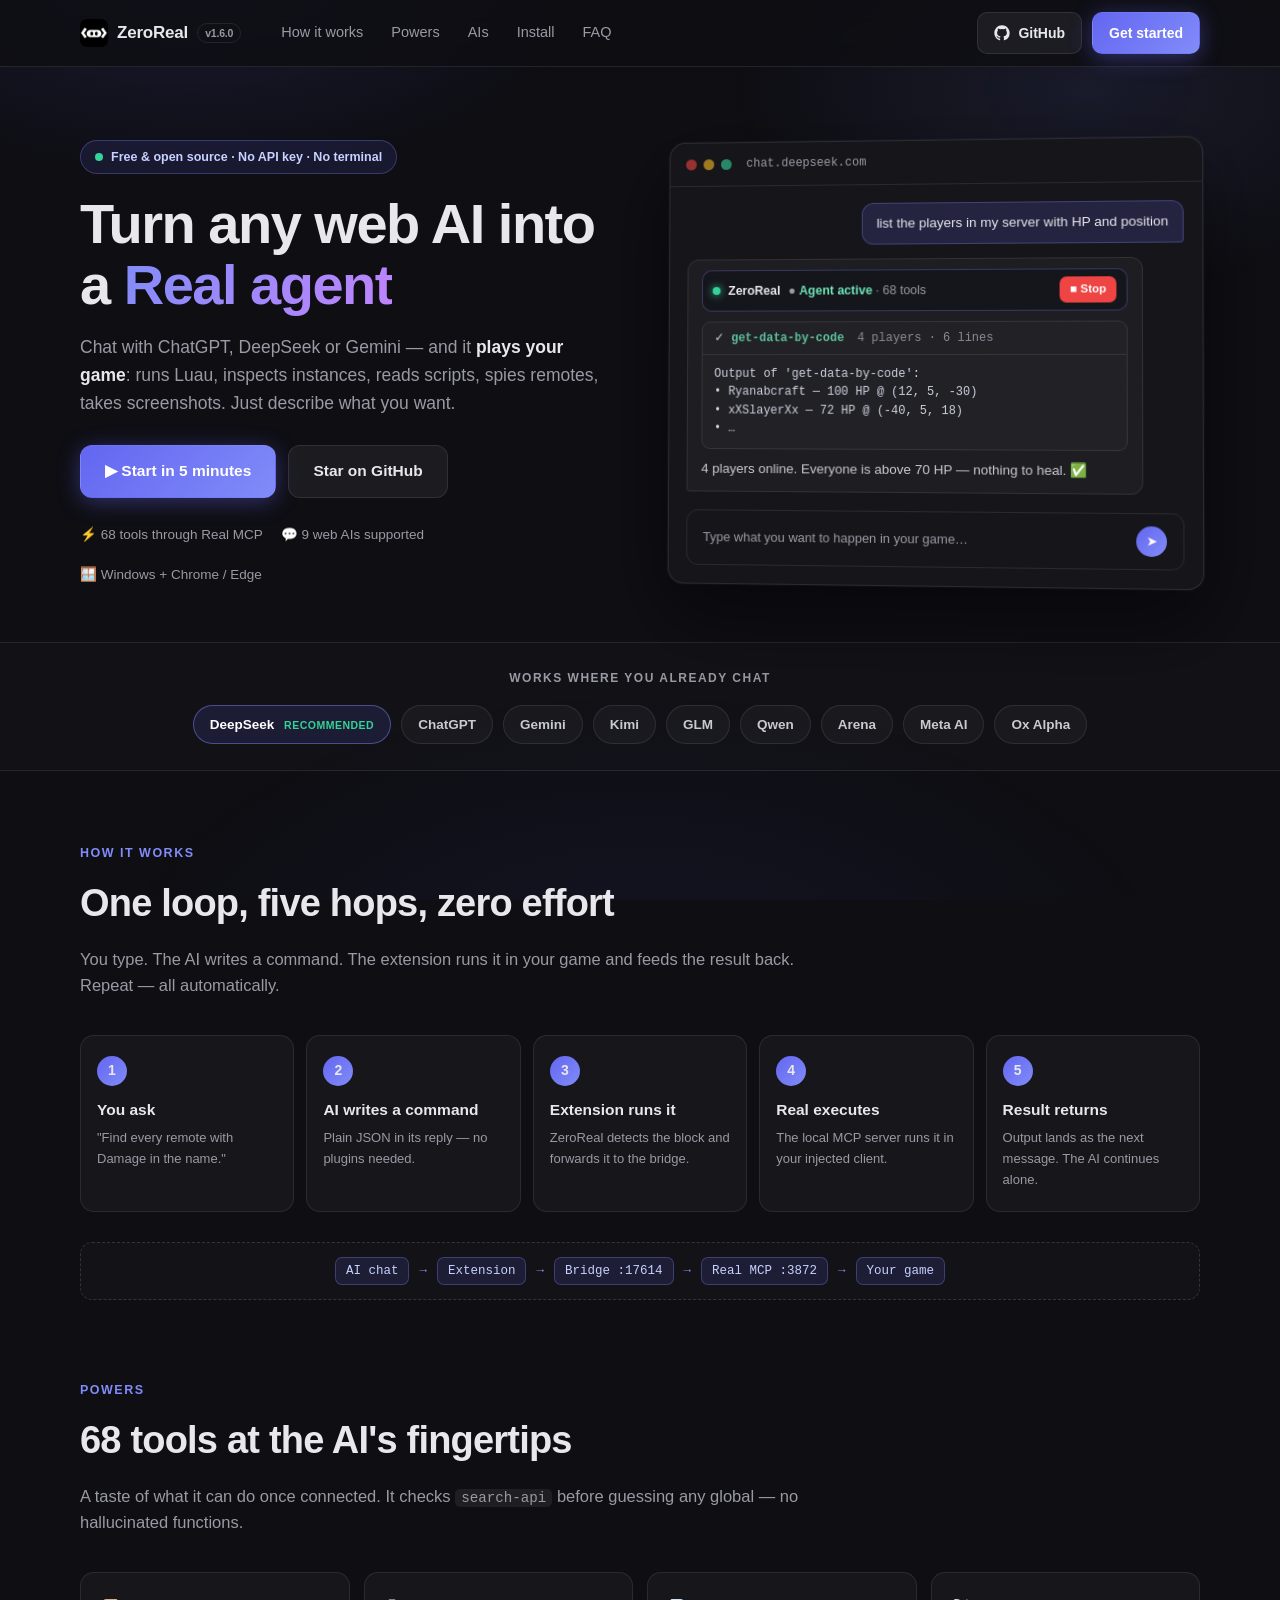
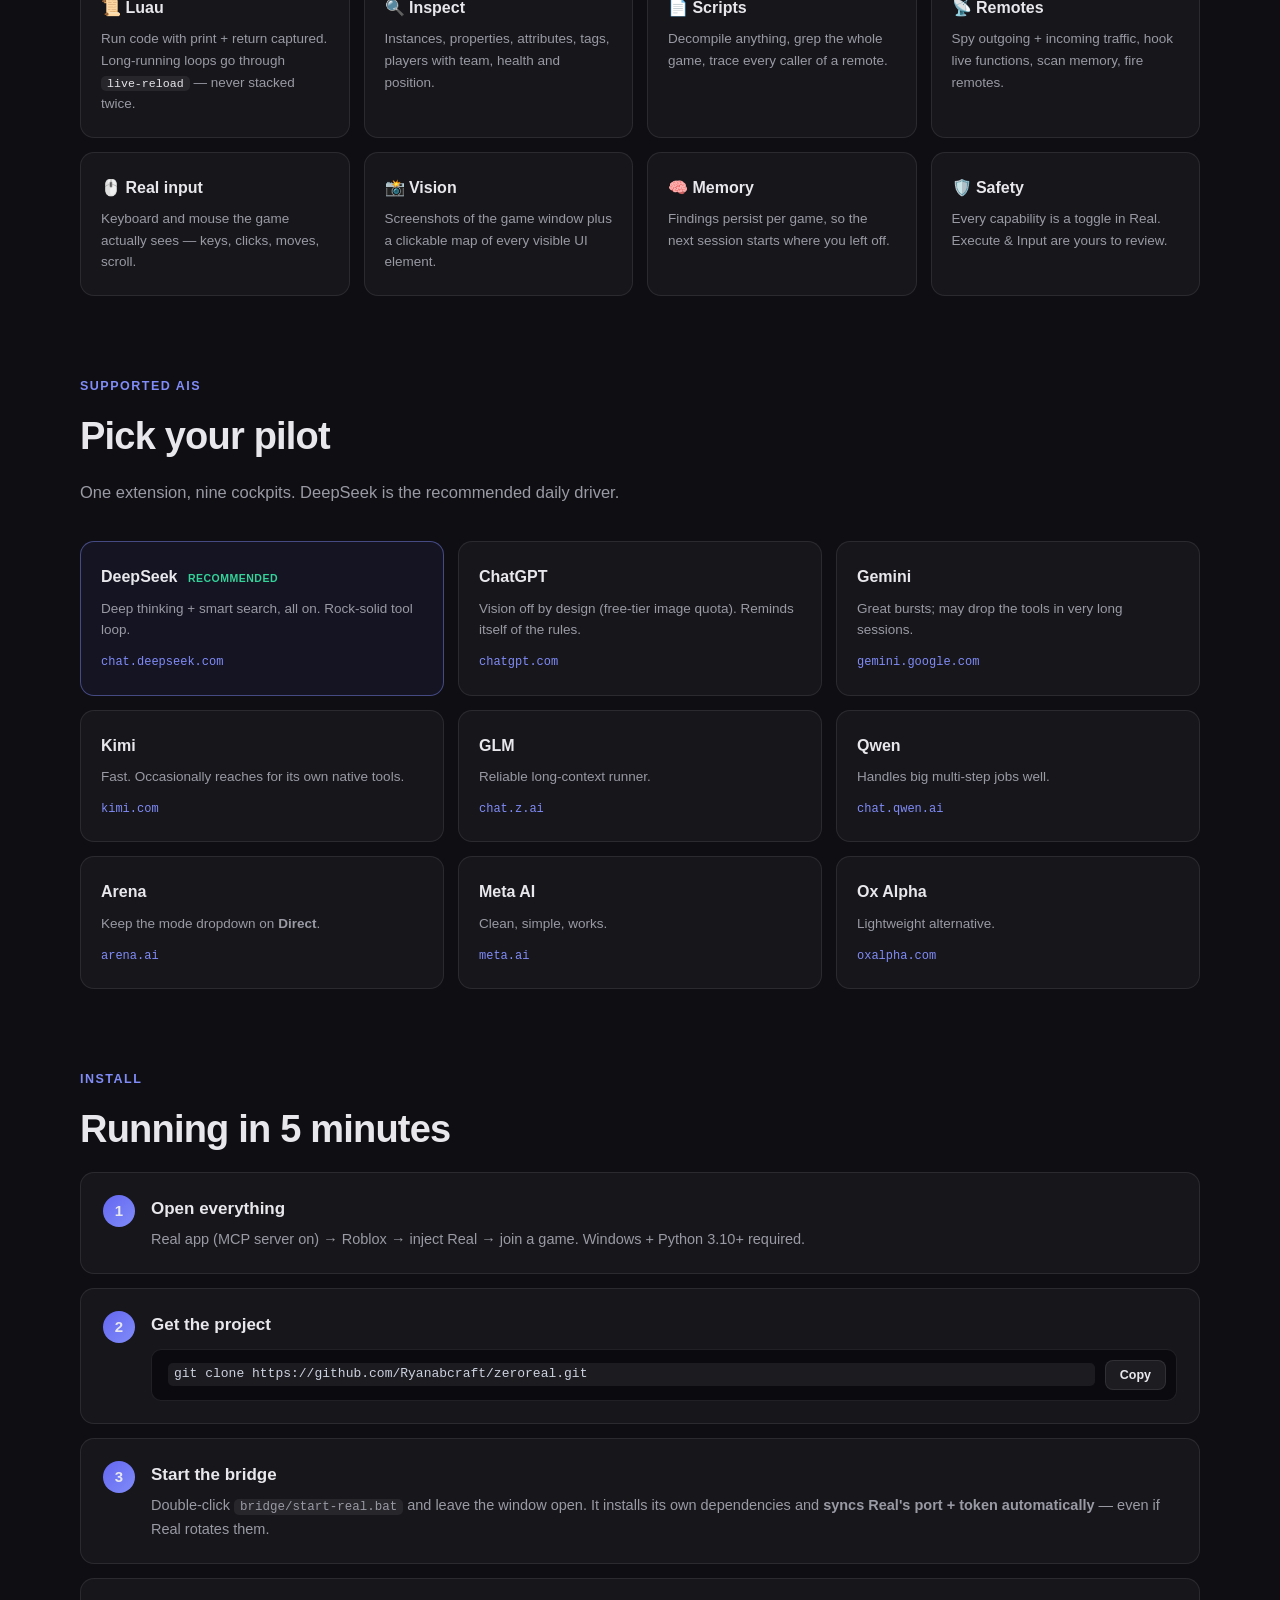
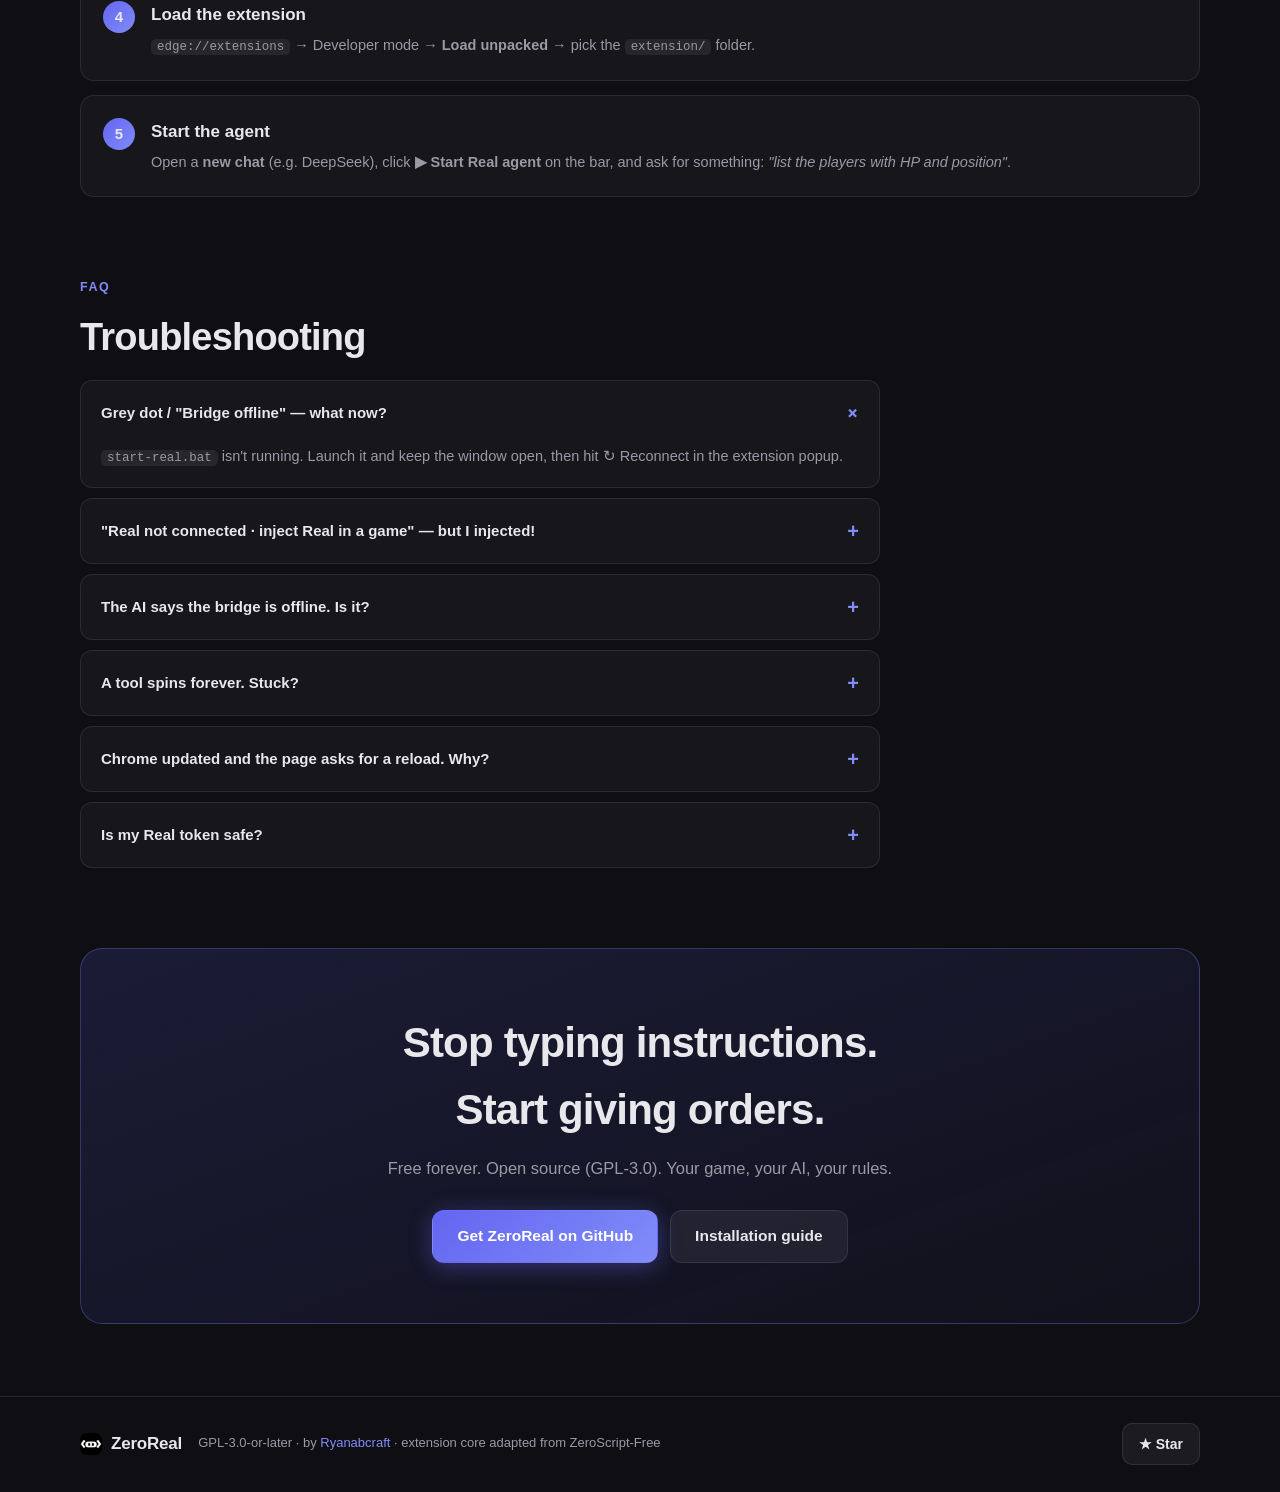
==== docs/index.html @ 02bf75a2 "Site ZeroReal (docs/): landing EN responsiva + mockup do agente" ====
<!DOCTYPE html>
<html lang="en">
<head>
  <meta charset="utf-8" />
  <meta name="viewport" content="width=device-width, initial-scale=1" />
  <title>ZeroReal — Turn any web AI into a Real agent</title>
  <meta name="description" content="ZeroReal turns ChatGPT, DeepSeek, Gemini and other web AIs into agents that drive your game through the Real executor. No API key. No terminal. Free." />
  <link rel="icon" type="image/png" href="./icon.png" />
  <meta property="og:title" content="ZeroReal — Turn any web AI into a Real agent" />
  <meta property="og:description" content="Chat with an AI, and it plays your game: runs Luau, inspects instances, spies remotes, takes screenshots. Free and open source." />
  <meta property="og:type" content="website" />
  <link rel="stylesheet" href="./styles.css" />
</head>
<body>
  <div class="bg-glow" aria-hidden="true"></div>

  <header class="nav" id="top">
    <div class="wrap nav-inner">
      <a class="brand" href="#top" aria-label="ZeroReal home">
        <img src="./icon.png" alt="" width="28" height="28" />
        <span>ZeroReal</span>
        <span class="ver">v1.6.0</span>
      </a>
      <nav class="links" id="navLinks" aria-label="Sections">
        <a href="#how">How it works</a>
        <a href="#powers">Powers</a>
        <a href="#ais">AIs</a>
        <a href="#install">Install</a>
        <a href="#faq">FAQ</a>
      </nav>
      <div class="nav-cta">
        <a class="btn btn-ghost" href="https://github.com/Ryanabcraft/zeroreal" target="_blank" rel="noopener">
          <svg viewBox="0 0 24 24" width="16" height="16" fill="currentColor" aria-hidden="true"><path d="M12 .5C5.65.5.5 5.65.5 12c0 5.08 3.29 9.39 7.86 10.91.58.11.79-.25.79-.55v-2.15c-3.2.7-3.87-1.36-3.87-1.36-.52-1.33-1.28-1.68-1.28-1.68-1.04-.71.08-.7.08-.7 1.15.08 1.76 1.18 1.76 1.18 1.03 1.76 2.7 1.25 3.36.96.1-.75.4-1.25.72-1.54-2.55-.29-5.23-1.28-5.23-5.68 0-1.26.45-2.28 1.18-3.09-.12-.29-.51-1.46.11-3.05 0 0 .96-.31 3.15 1.18a10.9 10.9 0 0 1 5.74 0c2.19-1.49 3.15-1.18 3.15-1.18.62 1.59.23 2.76.11 3.05.74.81 1.18 1.83 1.18 3.09 0 4.41-2.69 5.38-5.25 5.67.41.35.77 1.05.77 2.12v3.14c0 .3.21.67.8.55A11.51 11.51 0 0 0 23.5 12C23.5 5.65 18.35.5 12 .5z"/></svg>
          GitHub
        </a>
        <a class="btn btn-primary" href="#install">Get started</a>
      </div>
      <button class="burger" id="burger" aria-label="Menu" aria-expanded="false" aria-controls="navLinks">
        <span></span><span></span><span></span>
      </button>
    </div>
  </header>

  <main>
    <!-- HERO -->
    <section class="hero wrap">
      <div class="hero-copy">
        <p class="pill"><span class="pulse"></span> Free &amp; open source · No API key · No terminal</p>
        <h1>Turn any web AI into a <span class="grad">Real agent</span></h1>
        <p class="lede">Chat with ChatGPT, DeepSeek or Gemini — and it <strong>plays your game</strong>: runs Luau, inspects instances, reads scripts, spies remotes, takes screenshots. Just describe what you want.</p>
        <div class="hero-ctas">
          <a class="btn btn-primary btn-lg" href="#install">▶ Start in 5 minutes</a>
          <a class="btn btn-ghost btn-lg" href="https://github.com/Ryanabcraft/zeroreal" target="_blank" rel="noopener">Star on GitHub</a>
        </div>
        <ul class="hero-points">
          <li>⚡ 68 tools through Real MCP</li>
          <li>💬 9 web AIs supported</li>
          <li>🪟 Windows + Chrome / Edge</li>
        </ul>
      </div>
      <div class="hero-demo" aria-label="Illustrative preview of the ZeroReal bar inside an AI chat">
        <div class="mock-window">
          <div class="mock-titlebar"><span></span><span></span><span></span><em>chat.deepseek.com</em></div>
          <div class="mock-chat">
            <div class="mock-msg user">list the players in my server with HP and position</div>
            <div class="mock-msg ai">
              <div class="mock-bar">
                <span class="dot on"></span><b>ZeroReal</b>
                <span class="state">● <b>Agent active</b> · 68 tools</span>
                <span class="stop">■ Stop</span>
              </div>
              <div class="mock-chip done">
                <div class="chip-head">✓ <b>get-data-by-code</b> <span>4 players · 6 lines</span></div>
                <pre>Output of 'get-data-by-code':
• Ryanabcraft — 100 HP @ (12, 5, -30)
• xXSlayerXx — 72 HP @ (-40, 5, 18)
• …</pre>
              </div>
              <p>4 players online. Everyone is above 70 HP — nothing to heal. ✅</p>
            </div>
          </div>
          <div class="mock-composer"><span>Type what you want to happen in your game…</span><i>➤</i></div>
        </div>
      </div>
    </section>

    <!-- AI STRIP -->
    <section class="strip" aria-label="Supported AIs">
      <div class="wrap">
        <p class="strip-label">Works where you already chat</p>
        <ul class="ai-strip">
          <li class="rec">DeepSeek <em>recommended</em></li>
          <li>ChatGPT</li>
          <li>Gemini</li>
          <li>Kimi</li>
          <li>GLM</li>
          <li>Qwen</li>
          <li>Arena</li>
          <li>Meta AI</li>
          <li>Ox Alpha</li>
        </ul>
      </div>
    </section>

    <!-- HOW IT WORKS -->
    <section class="section wrap" id="how">
      <p class="kicker">How it works</p>
      <h2>One loop, five hops, zero effort</h2>
      <p class="sub">You type. The AI writes a command. The extension runs it in your game and feeds the result back. Repeat — all automatically.</p>
      <ol class="steps">
        <li><span class="n">1</span><h3>You ask</h3><p>"Find every remote with Damage in the name."</p></li>
        <li><span class="n">2</span><h3>AI writes a command</h3><p>Plain JSON in its reply — no plugins needed.</p></li>
        <li><span class="n">3</span><h3>Extension runs it</h3><p>ZeroReal detects the block and forwards it to the bridge.</p></li>
        <li><span class="n">4</span><h3>Real executes</h3><p>The local MCP server runs it in your injected client.</p></li>
        <li><span class="n">5</span><h3>Result returns</h3><p>Output lands as the next message. The AI continues alone.</p></li>
      </ol>
      <div class="flow" aria-hidden="true">
        <code>AI chat</code><i>→</i><code>Extension</code><i>→</i><code>Bridge :17614</code><i>→</i><code>Real MCP :3872</code><i>→</i><code>Your game</code>
      </div>
    </section>

    <!-- POWERS -->
    <section class="section wrap" id="powers">
      <p class="kicker">Powers</p>
      <h2>68 tools at the AI's fingertips</h2>
      <p class="sub">A taste of what it can do once connected. It checks <code>search-api</code> before guessing any global — no hallucinated functions.</p>
      <div class="cards">
        <article class="card"><h3>📜 Luau</h3><p>Run code with print + return captured. Long-running loops go through <code>live-reload</code> — never stacked twice.</p></article>
        <article class="card"><h3>🔍 Inspect</h3><p>Instances, properties, attributes, tags, players with team, health and position.</p></article>
        <article class="card"><h3>📄 Scripts</h3><p>Decompile anything, grep the whole game, trace every caller of a remote.</p></article>
        <article class="card"><h3>📡 Remotes</h3><p>Spy outgoing + incoming traffic, hook live functions, scan memory, fire remotes.</p></article>
        <article class="card"><h3>🖱️ Real input</h3><p>Keyboard and mouse the game actually sees — keys, clicks, moves, scroll.</p></article>
        <article class="card"><h3>📸 Vision</h3><p>Screenshots of the game window plus a clickable map of every visible UI element.</p></article>
        <article class="card"><h3>🧠 Memory</h3><p>Findings persist per game, so the next session starts where you left off.</p></article>
        <article class="card"><h3>🛡️ Safety</h3><p>Every capability is a toggle in Real. Execute &amp; Input are yours to review.</p></article>
      </div>
    </section>

    <!-- AIS -->
    <section class="section wrap" id="ais">
      <p class="kicker">Supported AIs</p>
      <h2>Pick your pilot</h2>
      <p class="sub">One extension, nine cockpits. DeepSeek is the recommended daily driver.</p>
      <div class="cards ai-grid">
        <article class="card hot"><h3>DeepSeek <em>recommended</em></h3><p>Deep thinking + smart search, all on. Rock-solid tool loop.</p><span>chat.deepseek.com</span></article>
        <article class="card"><h3>ChatGPT</h3><p>Vision off by design (free-tier image quota). Reminds itself of the rules.</p><span>chatgpt.com</span></article>
        <article class="card"><h3>Gemini</h3><p>Great bursts; may drop the tools in very long sessions.</p><span>gemini.google.com</span></article>
        <article class="card"><h3>Kimi</h3><p>Fast. Occasionally reaches for its own native tools.</p><span>kimi.com</span></article>
        <article class="card"><h3>GLM</h3><p>Reliable long-context runner.</p><span>chat.z.ai</span></article>
        <article class="card"><h3>Qwen</h3><p>Handles big multi-step jobs well.</p><span>chat.qwen.ai</span></article>
        <article class="card"><h3>Arena</h3><p>Keep the mode dropdown on <strong>Direct</strong>.</p><span>arena.ai</span></article>
        <article class="card"><h3>Meta AI</h3><p>Clean, simple, works.</p><span>meta.ai</span></article>
        <article class="card"><h3>Ox Alpha</h3><p>Lightweight alternative.</p><span>oxalpha.com</span></article>
      </div>
    </section>

    <!-- INSTALL -->
    <section class="section wrap" id="install">
      <p class="kicker">Install</p>
      <h2>Running in 5 minutes</h2>
      <ol class="install">
        <li>
          <h3>Open everything</h3>
          <p>Real app (MCP server on) → Roblox → inject Real → join a game. Windows + Python 3.10+ required.</p>
        </li>
        <li>
          <h3>Get the project</h3>
          <div class="code"><code>git clone https://github.com/Ryanabcraft/zeroreal.git</code><button data-copy="git clone https://github.com/Ryanabcraft/zeroreal.git">Copy</button></div>
        </li>
        <li>
          <h3>Start the bridge</h3>
          <p>Double-click <code>bridge/start-real.bat</code> and leave the window open. It installs its own dependencies and <strong>syncs Real's port + token automatically</strong> — even if Real rotates them.</p>
        </li>
        <li>
          <h3>Load the extension</h3>
          <p><code>edge://extensions</code> → Developer mode → <strong>Load unpacked</strong> → pick the <code>extension/</code> folder.</p>
        </li>
        <li>
          <h3>Start the agent</h3>
          <p>Open a <strong>new chat</strong> (e.g. DeepSeek), click <strong>▶︎ Start Real agent</strong> on the bar, and ask for something: <em>"list the players with HP and position"</em>.</p>
        </li>
      </ol>
    </section>

    <!-- FAQ -->
    <section class="section wrap" id="faq">
      <p class="kicker">FAQ</p>
      <h2>Troubleshooting</h2>
      <div class="faq">
        <details open>
          <summary>Grey dot / "Bridge offline" — what now?</summary>
          <p><code>start-real.bat</code> isn't running. Launch it and keep the window open, then hit ↻ Reconnect in the extension popup.</p>
        </details>
        <details>
          <summary>"Real not connected · inject Real in a game" — but I injected!</summary>
          <p>Make sure you're <strong>inside a game</strong> (not the Roblox menu) with an injected client. The bridge re-discovers Real on every tool list — just press Start again.</p>
        </details>
        <details>
          <summary>The AI says the bridge is offline. Is it?</summary>
          <p>Probably a momentary reconnect. The agent is instructed to retry a fresh command before declaring anything offline — tell it <em>"try again"</em>.</p>
        </details>
        <details>
          <summary>A tool spins forever. Stuck?</summary>
          <p>The client may be wedged (single-digit FPS kills everything). Re-inject, keep the game light, and prefer short commands.</p>
        </details>
        <details>
          <summary>Chrome updated and the page asks for a reload. Why?</summary>
          <p>Chrome auto-updates extensions under open tabs. Press <strong>F5</strong> in the chat tab — bridge and Real are unaffected.</p>
        </details>
        <details>
          <summary>Is my Real token safe?</summary>
          <p>The bridge reads it from Real's own session files on your PC. It never leaves your machine — and the repo ships a <code>config.example.json</code> with no secrets.</p>
        </details>
      </div>
    </section>

    <!-- CTA -->
    <section class="cta wrap">
      <div class="cta-box">
        <h2>Stop typing instructions.<br />Start giving orders.</h2>
        <p>Free forever. Open source (GPL-3.0). Your game, your AI, your rules.</p>
        <div class="hero-ctas">
          <a class="btn btn-primary btn-lg" href="https://github.com/Ryanabcraft/zeroreal" target="_blank" rel="noopener">Get ZeroReal on GitHub</a>
          <a class="btn btn-ghost btn-lg" href="#install">Installation guide</a>
        </div>
      </div>
    </section>
  </main>

  <footer>
    <div class="wrap foot">
      <a class="brand" href="#top"><img src="./icon.png" alt="" width="22" height="22" /><span>ZeroReal</span></a>
      <p>GPL-3.0-or-later · by <a href="https://github.com/Ryanabcraft" target="_blank" rel="noopener">Ryanabcraft</a> · extension core adapted from ZeroScript-Free</p>
      <a class="btn btn-ghost" href="https://github.com/Ryanabcraft/zeroreal" target="_blank" rel="noopener">★ Star</a>
    </div>
  </footer>

  <script src="./app.js" defer></script>
</body>
</html>
---- docs/styles.css ----
/* ZeroReal site — dark premium, mobile-first responsive */
:root {
  --bg: #0e0e13;
  --bg2: #16161a;
  --card: rgba(255, 255, 255, 0.035);
  --line: rgba(255, 255, 255, 0.09);
  --txt: #e8e8ec;
  --mut: #9a9aa5;
  --acc: #818cf8;
  --acc2: #6366f1;
  --green: #34d399;
  --amber: #fbbf24;
  --radius: 14px;
  --font: ui-sans-serif, -apple-system, "Segoe UI", Roboto, "Helvetica Neue", Arial, sans-serif;
  --mono: ui-monospace, "Cascadia Code", "Cascadia Mono", Consolas, monospace;
}

* { box-sizing: border-box; }
html { scroll-behavior: smooth; scroll-padding-top: 84px; }
body {
  margin: 0;
  font-family: var(--font);
  background: var(--bg);
  color: var(--txt);
  line-height: 1.6;
  -webkit-font-smoothing: antialiased;
  overflow-x: hidden;
}
img { max-width: 100%; }
a { color: inherit; }

.bg-glow {
  position: fixed; inset: 0; z-index: -1; pointer-events: none;
  background:
    radial-gradient(700px 380px at 15% -5%, rgba(99, 102, 241, 0.16), transparent 60%),
    radial-gradient(600px 340px at 85% 10%, rgba(129, 140, 248, 0.10), transparent 60%),
    radial-gradient(900px 500px at 50% 110%, rgba(99, 102, 241, 0.08), transparent 60%);
}

.wrap { width: min(1120px, 100% - 40px); margin: 0 auto; }

/* ── nav ── */
.nav {
  position: sticky; top: 0; z-index: 50;
  background: rgba(14, 14, 19, 0.82);
  backdrop-filter: blur(12px);
  border-bottom: 1px solid var(--line);
}
.nav-inner { display: flex; align-items: center; gap: 20px; height: 66px; }
.brand { display: flex; align-items: center; gap: 9px; text-decoration: none; font-weight: 800; font-size: 17px; letter-spacing: -0.2px; }
.brand img { border-radius: 7px; }
.ver { font-size: 10.5px; font-weight: 600; color: var(--mut); border: 1px solid var(--line); padding: 1px 7px; border-radius: 20px; }
.links { display: flex; gap: 4px; margin-left: 8px; }
.links a { text-decoration: none; color: var(--mut); font-size: 14.5px; font-weight: 500; padding: 8px 12px; border-radius: 9px; transition: color 0.15s, background 0.15s; }
.links a:hover { color: var(--txt); background: rgba(255, 255, 255, 0.06); }
.nav-cta { margin-left: auto; display: flex; gap: 10px; }
.burger { display: none; margin-left: auto; background: none; border: 1px solid var(--line); border-radius: 9px; width: 42px; height: 42px; cursor: pointer; flex-direction: column; align-items: center; justify-content: center; gap: 5px; }
.burger span { display: block; width: 18px; height: 2px; background: var(--txt); border-radius: 2px; transition: transform 0.2s, opacity 0.2s; }
.burger.open span:nth-child(1) { transform: translateY(7px) rotate(45deg); }
.burger.open span:nth-child(2) { opacity: 0; }
.burger.open span:nth-child(3) { transform: translateY(-7px) rotate(-45deg); }

/* ── buttons ── */
.btn { display: inline-flex; align-items: center; gap: 8px; text-decoration: none; font-weight: 700; font-size: 14px; padding: 9px 16px; border-radius: 10px; border: 1px solid transparent; cursor: pointer; transition: filter 0.15s, background 0.15s, transform 0.1s; white-space: nowrap; }
.btn:active { transform: translateY(1px); }
.btn-primary { background: linear-gradient(135deg, var(--acc2), var(--acc)); color: #fff; box-shadow: 0 4px 22px rgba(99, 102, 241, 0.4); }
.btn-primary:hover { filter: brightness(1.1); }
.btn-ghost { background: rgba(255, 255, 255, 0.06); color: var(--txt); border-color: var(--line); }
.btn-ghost:hover { background: rgba(255, 255, 255, 0.11); }
.btn-lg { padding: 13px 24px; font-size: 15.5px; border-radius: 12px; }

/* ── hero ── */
.hero { display: grid; grid-template-columns: minmax(0, 1fr) minmax(0, 1fr); gap: 48px; align-items: center; padding: 72px 0 56px; }
.hero > * { min-width: 0; }
.pill { display: inline-flex; align-items: center; gap: 8px; font-size: 12.5px; font-weight: 600; color: #c7d2fe; background: rgba(99, 102, 241, 0.12); border: 1px solid rgba(129, 140, 248, 0.3); padding: 6px 14px; border-radius: 30px; margin: 0 0 20px; }
.pulse { width: 8px; height: 8px; border-radius: 50%; background: var(--green); box-shadow: 0 0 0 0 rgba(52, 211, 153, 0.6); animation: pulse 1.8s ease-out infinite; }
@keyframes pulse { 0% { box-shadow: 0 0 0 0 rgba(52, 211, 153, 0.55); } 100% { box-shadow: 0 0 0 8px rgba(52, 211, 153, 0); } }
h1 { font-size: clamp(34px, 5vw, 56px); line-height: 1.08; letter-spacing: -1.5px; margin: 0 0 18px; font-weight: 800; }
.grad { background: linear-gradient(120deg, var(--acc), #c084fc); -webkit-background-clip: text; background-clip: text; color: transparent; }
.lede { font-size: 17.5px; color: var(--mut); margin: 0 0 28px; max-width: 34em; }
.lede strong { color: var(--txt); }
.hero-ctas { display: flex; gap: 12px; flex-wrap: wrap; margin-bottom: 26px; }
.hero-points { list-style: none; display: flex; gap: 18px; flex-wrap: wrap; margin: 0; padding: 0; font-size: 13.5px; color: var(--mut); font-weight: 500; }

/* mockup */
.hero-demo { perspective: 1200px; }
.mock-window { background: var(--bg2); border: 1px solid var(--line); border-radius: 16px; overflow: hidden; box-shadow: 0 30px 80px rgba(0, 0, 0, 0.5), 0 0 0 1px rgba(129, 140, 248, 0.08); transform: rotateY(-4deg) rotateX(1deg); transition: transform 0.4s ease; }
.hero-demo:hover .mock-window { transform: rotateY(0) rotateX(0); }
.mock-titlebar { display: flex; align-items: center; gap: 7px; padding: 12px 16px; border-bottom: 1px solid var(--line); }
.mock-titlebar span { width: 11px; height: 11px; border-radius: 50%; background: rgba(255, 255, 255, 0.14); }
.mock-titlebar span:first-child { background: rgba(239, 68, 68, 0.6); }
.mock-titlebar span:nth-child(2) { background: rgba(251, 191, 36, 0.6); }
.mock-titlebar span:nth-child(3) { background: rgba(52, 211, 153, 0.6); }
.mock-titlebar em { margin-left: 8px; font-style: normal; font-size: 12px; color: var(--mut); font-family: var(--mono); }
.mock-chat { padding: 18px; display: flex; flex-direction: column; gap: 14px; font-size: 13.5px; }
.mock-msg { max-width: 92%; padding: 10px 14px; border-radius: 12px; line-height: 1.5; }
.mock-msg.user { align-self: flex-end; background: rgba(99, 102, 241, 0.18); border: 1px solid rgba(129, 140, 248, 0.3); border-bottom-right-radius: 4px; }
.mock-msg.ai { align-self: flex-start; background: var(--card); border: 1px solid var(--line); border-bottom-left-radius: 4px; width: 100%; }
.mock-msg.ai p { margin: 10px 0 2px; color: #c9c9d1; }
.mock-bar { display: flex; align-items: center; gap: 8px; font-size: 12.5px; padding: 7px 10px; background: rgba(20, 20, 28, 0.9); border: 1px solid rgba(129, 140, 248, 0.3); border-radius: 10px; margin-bottom: 10px; }
.mock-bar .dot { width: 8px; height: 8px; border-radius: 50%; background: var(--green); box-shadow: 0 0 8px var(--green); flex: none; }
.mock-bar .state { flex: 1; color: var(--mut); white-space: nowrap; overflow: hidden; text-overflow: ellipsis; }
.mock-bar .state b { color: #6ee7b7; }
.mock-bar .stop { background: #ef4444; color: #fff; font-weight: 700; font-size: 11.5px; padding: 4px 10px; border-radius: 7px; flex: none; }
.mock-chip { border: 1px solid var(--line); border-radius: 9px; overflow: hidden; background: rgba(255, 255, 255, 0.02); }
.mock-chip .chip-head { padding: 7px 12px; font-family: var(--mono); font-size: 12px; color: #cdd2e0; border-bottom: 1px solid var(--line); }
.mock-chip .chip-head b { color: #5cbf9a; }
.mock-chip .chip-head span { opacity: 0.6; margin-left: 6px; }
.mock-chip pre { margin: 0; padding: 10px 12px; font-family: var(--mono); font-size: 12px; line-height: 1.55; color: #cdd2e0; white-space: pre-wrap; }
.mock-composer { display: flex; align-items: center; justify-content: space-between; gap: 10px; margin: 0 18px 18px; padding: 12px 16px; border: 1px solid var(--line); border-radius: 12px; color: var(--mut); font-size: 13px; }
.mock-composer i { font-style: normal; background: linear-gradient(135deg, var(--acc2), var(--acc)); color: #fff; width: 30px; height: 30px; border-radius: 50%; display: flex; align-items: center; justify-content: center; flex: none; }

/* ── strip ── */
.strip { border-top: 1px solid var(--line); border-bottom: 1px solid var(--line); background: rgba(255, 255, 255, 0.015); padding: 26px 0; }
.strip-label { text-align: center; font-size: 12px; font-weight: 700; letter-spacing: 1.5px; text-transform: uppercase; color: var(--mut); margin: 0 0 16px; }
.ai-strip { list-style: none; display: flex; flex-wrap: wrap; justify-content: center; gap: 10px; margin: 0; padding: 0; }
.ai-strip li { font-size: 13.5px; font-weight: 600; color: #c9c9d1; background: var(--card); border: 1px solid var(--line); padding: 8px 16px; border-radius: 30px; transition: transform 0.15s, border-color 0.15s; }
.ai-strip li:hover { transform: translateY(-2px); border-color: rgba(129, 140, 248, 0.4); }
.ai-strip li.rec { border-color: rgba(129, 140, 248, 0.45); color: #fff; background: rgba(99, 102, 241, 0.14); }
.ai-strip li em { font-style: normal; font-size: 10.5px; color: var(--green); margin-left: 6px; text-transform: uppercase; letter-spacing: 0.5px; }

/* ── sections ── */
.section { padding: 72px 0 8px; }
.kicker { font-size: 12.5px; font-weight: 800; letter-spacing: 1.5px; text-transform: uppercase; color: var(--acc); margin: 0 0 10px; }
h2 { font-size: clamp(26px, 3.4vw, 38px); letter-spacing: -0.8px; margin: 0 0 12px; font-weight: 800; }
.sub { color: var(--mut); font-size: 16.5px; max-width: 44em; margin: 0 0 36px; }
.sub code, .install code, .faq code { font-family: var(--mono); font-size: 0.86em; background: rgba(255, 255, 255, 0.07); padding: 1px 6px; border-radius: 5px; }

/* steps */
.steps { list-style: none; display: grid; grid-template-columns: repeat(5, 1fr); gap: 12px; margin: 0 0 30px; padding: 0; counter-reset: step; }
.steps li { background: var(--card); border: 1px solid var(--line); border-radius: var(--radius); padding: 20px 16px; position: relative; transition: transform 0.15s, border-color 0.15s; }
.steps li:hover { transform: translateY(-3px); border-color: rgba(129, 140, 248, 0.4); }
.steps .n { display: inline-flex; align-items: center; justify-content: center; width: 30px; height: 30px; border-radius: 50%; background: linear-gradient(135deg, var(--acc2), var(--acc)); font-weight: 800; font-size: 14px; margin-bottom: 12px; }
.steps h3 { margin: 0 0 6px; font-size: 15.5px; }
.steps p { margin: 0; font-size: 13px; color: var(--mut); }
.flow { display: flex; align-items: center; justify-content: center; flex-wrap: wrap; gap: 10px; font-family: var(--mono); font-size: 12.5px; color: var(--mut); background: rgba(255, 255, 255, 0.02); border: 1px dashed rgba(255, 255, 255, 0.14); border-radius: 12px; padding: 14px 18px; }
.flow code { background: rgba(99, 102, 241, 0.14); border: 1px solid rgba(129, 140, 248, 0.3); padding: 3px 10px; border-radius: 7px; color: #c7d2fe; }
.flow i { font-style: normal; color: var(--acc); }

/* cards */
.cards { display: grid; grid-template-columns: repeat(4, 1fr); gap: 14px; }
.card { background: var(--card); border: 1px solid var(--line); border-radius: var(--radius); padding: 22px 20px; transition: transform 0.15s, border-color 0.15s; }
.card:hover { transform: translateY(-3px); border-color: rgba(129, 140, 248, 0.4); }
.card h3 { margin: 0 0 8px; font-size: 16px; }
.card h3 em { font-style: normal; font-size: 10.5px; color: var(--green); text-transform: uppercase; letter-spacing: 0.5px; margin-left: 6px; }
.card p { margin: 0; font-size: 13.5px; color: var(--mut); }
.card p code { font-family: var(--mono); font-size: 0.86em; background: rgba(255, 255, 255, 0.07); padding: 1px 6px; border-radius: 5px; color: var(--txt); }
.ai-grid { grid-template-columns: repeat(3, 1fr); }
.ai-grid .card span { display: inline-block; margin-top: 12px; font-family: var(--mono); font-size: 12px; color: var(--acc); }
.card.hot { border-color: rgba(129, 140, 248, 0.45); background: rgba(99, 102, 241, 0.07); }

/* install */
.install { list-style: none; margin: 0; padding: 0; display: flex; flex-direction: column; gap: 14px; counter-reset: inst; }
.install li { background: var(--card); border: 1px solid var(--line); border-radius: var(--radius); padding: 22px 22px 22px 70px; position: relative; }
.install li::before { counter-increment: inst; content: counter(inst); position: absolute; left: 22px; top: 22px; width: 32px; height: 32px; border-radius: 50%; background: linear-gradient(135deg, var(--acc2), var(--acc)); font-weight: 800; font-size: 15px; display: flex; align-items: center; justify-content: center; }
.install h3 { margin: 0 0 6px; font-size: 17px; }
.install p { margin: 0; color: var(--mut); font-size: 14.5px; }
.install p + .code, .install p + p { margin-top: 10px; }
.code { display: flex; align-items: center; gap: 10px; background: #0a0a0f; border: 1px solid var(--line); border-radius: 10px; padding: 10px 10px 10px 16px; margin-top: 10px; overflow: hidden; }
.code code { flex: 1; font-family: var(--mono); font-size: 13px; color: #cdd2e0; white-space: nowrap; overflow-x: auto; }
.code button { flex: none; background: rgba(255, 255, 255, 0.08); color: var(--txt); border: 1px solid var(--line); border-radius: 8px; padding: 7px 14px; font-size: 12.5px; font-weight: 700; cursor: pointer; }
.code button:hover { background: rgba(255, 255, 255, 0.15); }

/* faq */
.faq { display: flex; flex-direction: column; gap: 10px; max-width: 800px; }
.faq details { background: var(--card); border: 1px solid var(--line); border-radius: 12px; overflow: hidden; }
.faq summary { cursor: pointer; padding: 16px 20px; font-weight: 700; font-size: 15px; list-style: none; display: flex; align-items: center; justify-content: space-between; gap: 12px; }
.faq summary::-webkit-details-marker { display: none; }
.faq summary::after { content: "+"; font-size: 20px; color: var(--acc); flex: none; transition: transform 0.2s; }
.faq details[open] summary::after { transform: rotate(45deg); }
.faq details p { margin: 0; padding: 0 20px 18px; color: var(--mut); font-size: 14.5px; }

/* cta */
.cta { padding: 72px 0; }
.cta-box { text-align: center; background: linear-gradient(160deg, rgba(99, 102, 241, 0.16), rgba(99, 102, 241, 0.04)); border: 1px solid rgba(129, 140, 248, 0.3); border-radius: 22px; padding: 60px 30px; }
.cta-box h2 { font-size: clamp(26px, 4vw, 42px); }
.cta-box p { color: var(--mut); font-size: 16.5px; margin: 0 0 28px; }
.cta-box .hero-ctas { justify-content: center; margin: 0; }

/* footer */
footer { border-top: 1px solid var(--line); padding: 26px 0; }
.foot { display: flex; align-items: center; gap: 16px; flex-wrap: wrap; }
.foot p { margin: 0; font-size: 13px; color: var(--mut); flex: 1; }
.foot p a { color: var(--acc); text-decoration: none; }
.foot p a:hover { text-decoration: underline; }

/* reveal */
.reveal { opacity: 0; transform: translateY(22px); transition: opacity 0.55s ease, transform 0.55s ease; }
.reveal.in { opacity: 1; transform: none; }
@media (prefers-reduced-motion: reduce) {
  .reveal { opacity: 1; transform: none; transition: none; }
  html { scroll-behavior: auto; }
  .pulse { animation: none; }
}

/* ── tablet ── */
@media (max-width: 1024px) {
  .hero { grid-template-columns: 1fr; gap: 40px; padding-top: 56px; }
  .hero-demo { max-width: 640px; }
  .mock-window { transform: none; }
  .steps { grid-template-columns: repeat(3, 1fr); }
  .cards { grid-template-columns: repeat(2, 1fr); }
  .ai-grid { grid-template-columns: repeat(2, 1fr); }
}

/* ── nav collapses first (links crowd between 720–860px) ── */
@media (max-width: 860px) {
  .links {
    display: none;
    position: absolute; top: 66px; left: 0; right: 0;
    flex-direction: column; gap: 2px;
    background: rgba(14, 14, 19, 0.98);
    border-bottom: 1px solid var(--line);
    padding: 10px 20px 16px;
  }
  .links.open { display: flex; }
  .links a { padding: 12px; font-size: 15px; }
  .burger { display: flex; }
  .nav-cta { margin-left: 0; }
  .nav-cta .btn-ghost { display: none; }
  .nav-inner { gap: 12px; }
}

/* ── mobile ── */
@media (max-width: 720px) {
  .section { padding: 52px 0 4px; }
  .steps { grid-template-columns: 1fr 1fr; }
  .cards, .ai-grid { grid-template-columns: 1fr; }
  .hero-ctas .btn { flex: 1; justify-content: center; }
  .install li { padding: 20px 18px 20px 62px; }
  .install li::before { left: 16px; top: 20px; }
  .cta-box { padding: 44px 22px; }
  .flow { font-size: 11.5px; }
}
@media (max-width: 420px) {
  .steps { grid-template-columns: 1fr; }
  .hero-points { gap: 10px; }
}
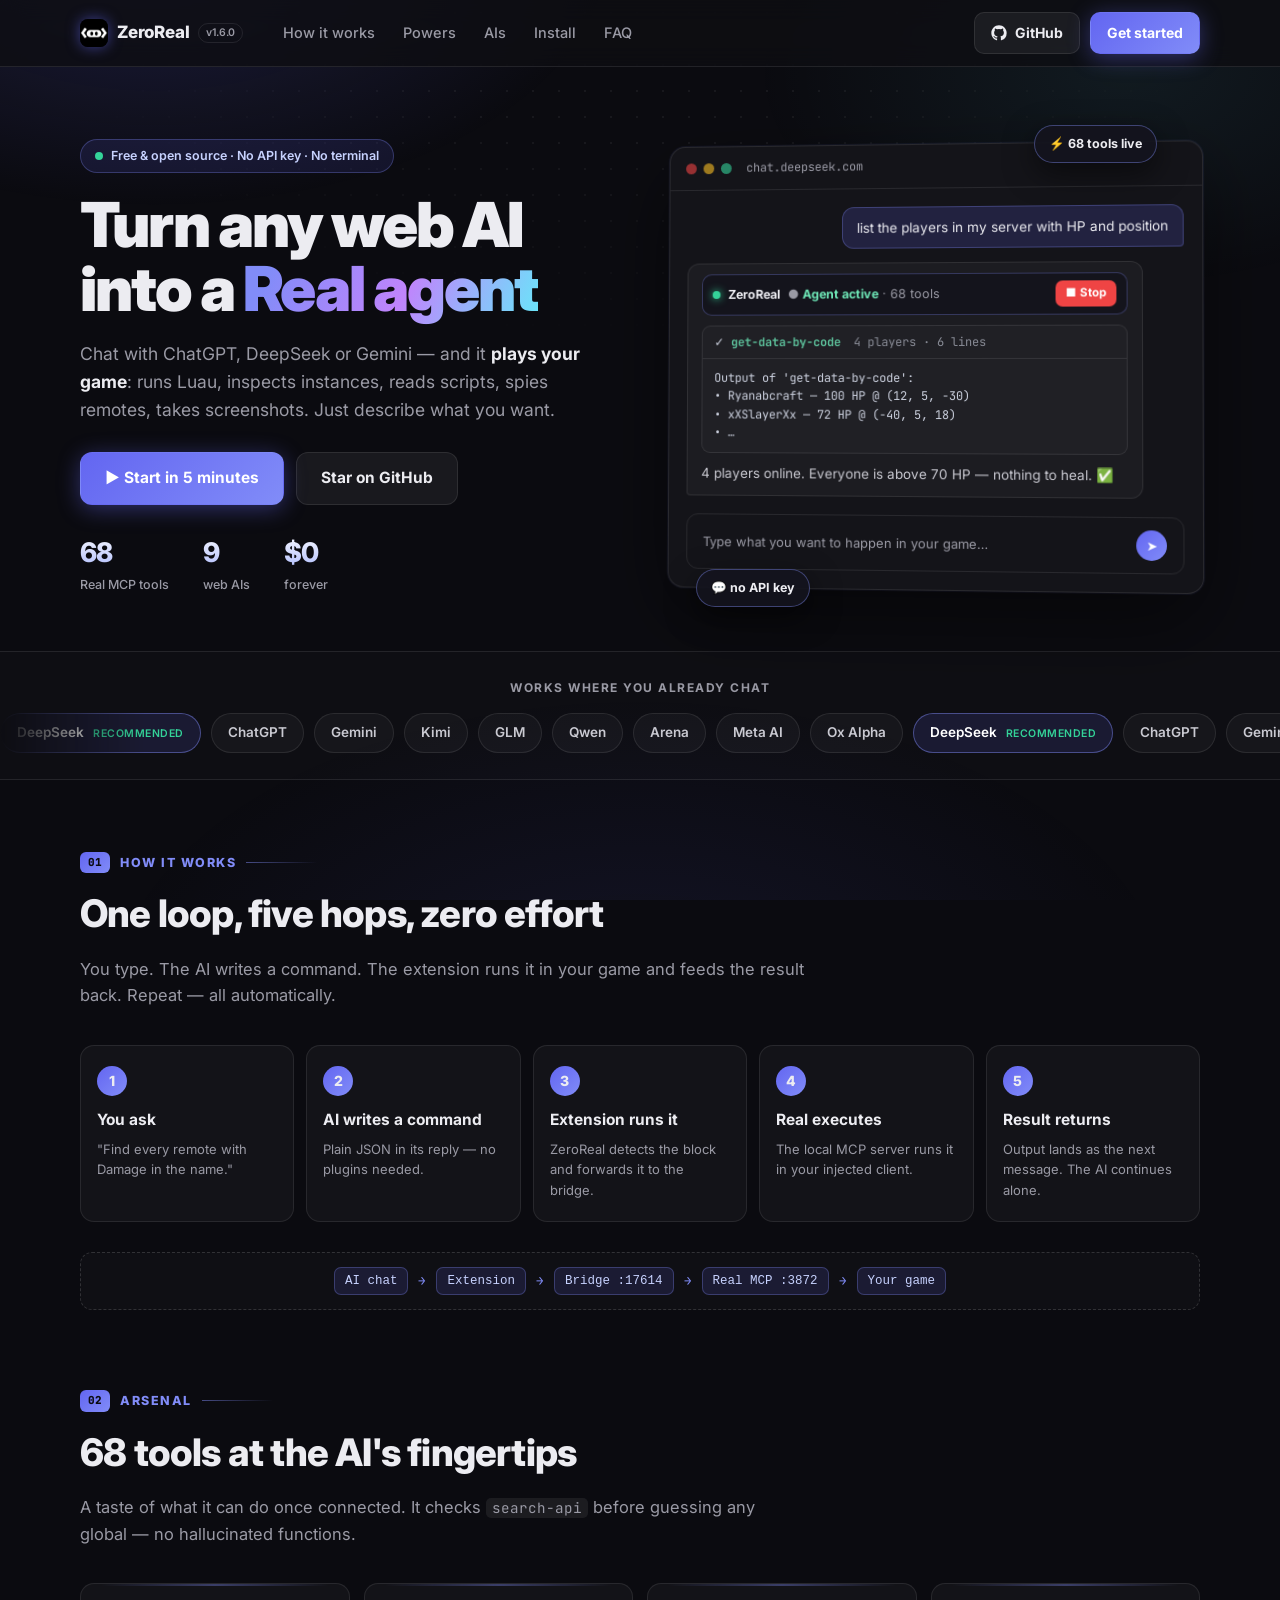
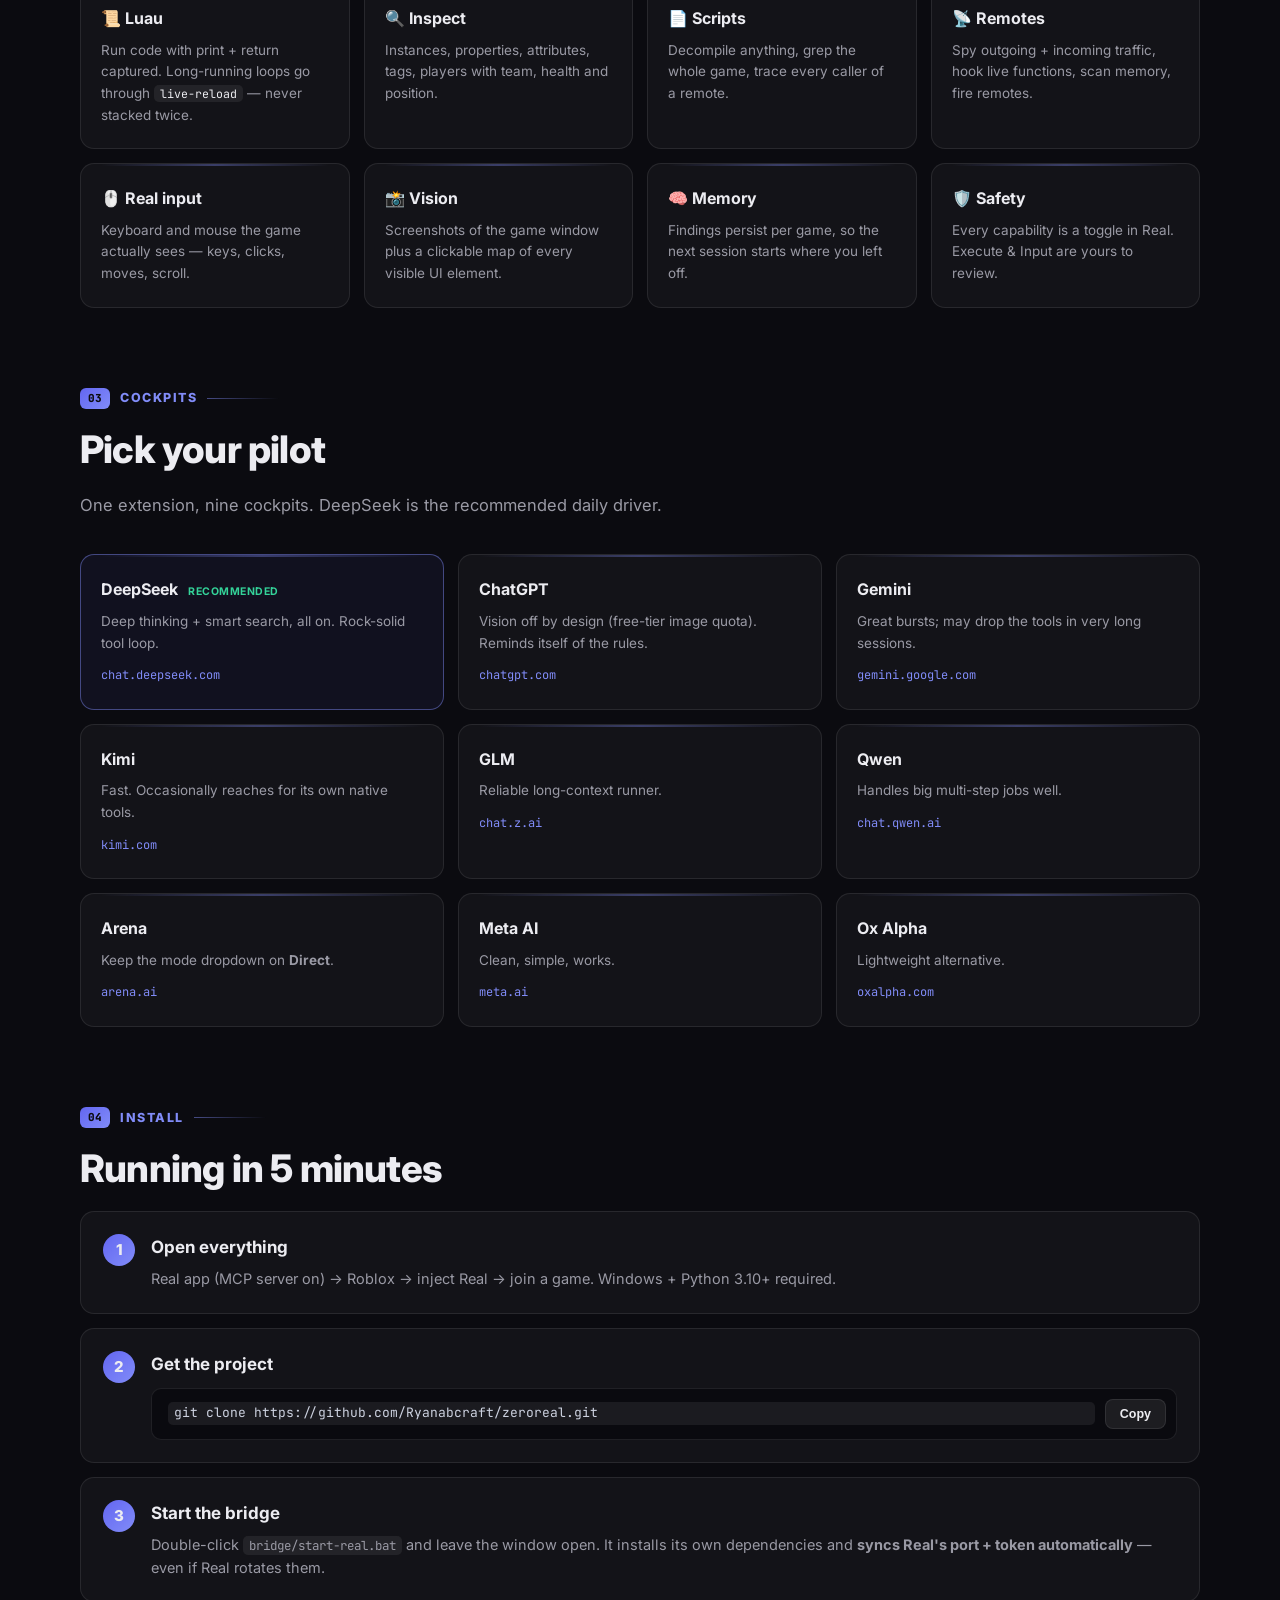
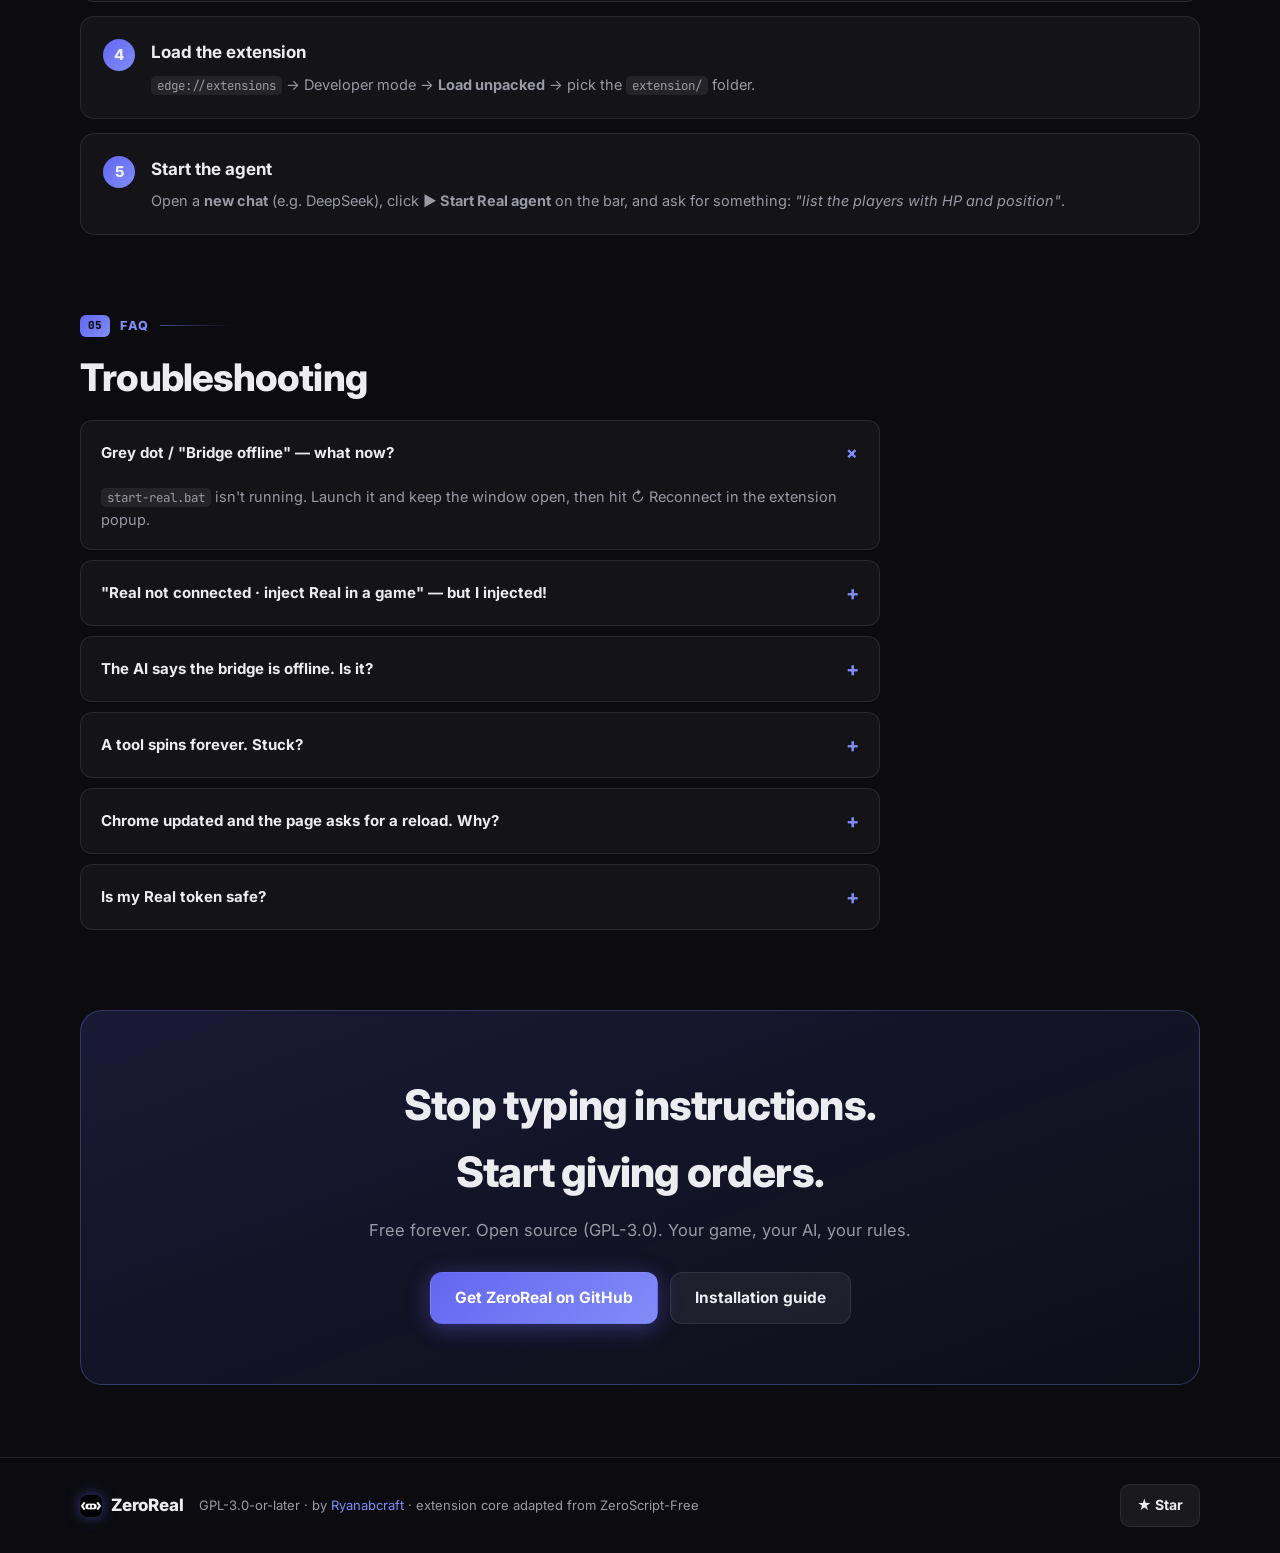
==== commit 69f7f361: "Site: redesign premium (Inter, marquee, stats, chips, kickers numerados)" ====
--- a/docs/index.html
+++ b/docs/index.html
@@ -6,6 +6,9 @@
   <title>ZeroReal — Turn any web AI into a Real agent</title>
   <meta name="description" content="ZeroReal turns ChatGPT, DeepSeek, Gemini and other web AIs into agents that drive your game through the Real executor. No API key. No terminal. Free." />
   <link rel="icon" type="image/png" href="./icon.png" />
+  <link rel="preconnect" href="https://fonts.googleapis.com" />
+  <link rel="preconnect" href="https://fonts.gstatic.com" crossorigin />
+  <link href="https://fonts.googleapis.com/css2?family=Inter:wght@400;500;600;700;800;900&family=JetBrains+Mono:wght@400;500;700&display=swap" rel="stylesheet" />
   <meta property="og:title" content="ZeroReal — Turn any web AI into a Real agent" />
   <meta property="og:description" content="Chat with an AI, and it plays your game: runs Luau, inspects instances, spies remotes, takes screenshots. Free and open source." />
   <meta property="og:type" content="website" />
@@ -53,12 +56,15 @@
           <a class="btn btn-ghost btn-lg" href="https://github.com/Ryanabcraft/zeroreal" target="_blank" rel="noopener">Star on GitHub</a>
         </div>
         <ul class="hero-points">
-          <li>⚡ 68 tools through Real MCP</li>
-          <li>💬 9 web AIs supported</li>
-          <li>🪟 Windows + Chrome / Edge</li>
+          <li><b>68</b><span>Real MCP tools</span></li>
+          <li><b>9</b><span>web AIs</span></li>
+          <li><b>$0</b><span>forever</span></li>
         </ul>
       </div>
       <div class="hero-demo" aria-label="Illustrative preview of the ZeroReal bar inside an AI chat">
+        <div class="demo-glow" aria-hidden="true"></div>
+        <div class="float-chip fc1">⚡ 68 tools live</div>
+        <div class="float-chip fc2">💬 no API key</div>
         <div class="mock-window">
           <div class="mock-titlebar"><span></span><span></span><span></span><em>chat.deepseek.com</em></div>
           <div class="mock-chat">
@@ -84,10 +90,10 @@
       </div>
     </section>
 
-    <!-- AI STRIP -->
+    <!-- AI MARQUEE -->
     <section class="strip" aria-label="Supported AIs">
-      <div class="wrap">
-        <p class="strip-label">Works where you already chat</p>
+      <p class="strip-label">Works where you already chat</p>
+      <div class="marquee" aria-hidden="false">
         <ul class="ai-strip">
           <li class="rec">DeepSeek <em>recommended</em></li>
           <li>ChatGPT</li>
@@ -99,12 +105,23 @@
           <li>Meta AI</li>
           <li>Ox Alpha</li>
         </ul>
+        <ul class="ai-strip" aria-hidden="true">
+          <li class="rec">DeepSeek <em>recommended</em></li>
+          <li>ChatGPT</li>
+          <li>Gemini</li>
+          <li>Kimi</li>
+          <li>GLM</li>
+          <li>Qwen</li>
+          <li>Arena</li>
+          <li>Meta AI</li>
+          <li>Ox Alpha</li>
+        </ul>
       </div>
     </section>
 
     <!-- HOW IT WORKS -->
     <section class="section wrap" id="how">
-      <p class="kicker">How it works</p>
+      <p class="kicker"><span>01</span>How it works</p>
       <h2>One loop, five hops, zero effort</h2>
       <p class="sub">You type. The AI writes a command. The extension runs it in your game and feeds the result back. Repeat — all automatically.</p>
       <ol class="steps">
@@ -121,7 +138,7 @@
 
     <!-- POWERS -->
     <section class="section wrap" id="powers">
-      <p class="kicker">Powers</p>
+      <p class="kicker"><span>02</span>Arsenal</p>
       <h2>68 tools at the AI's fingertips</h2>
       <p class="sub">A taste of what it can do once connected. It checks <code>search-api</code> before guessing any global — no hallucinated functions.</p>
       <div class="cards">
@@ -138,7 +155,7 @@
 
     <!-- AIS -->
     <section class="section wrap" id="ais">
-      <p class="kicker">Supported AIs</p>
+      <p class="kicker"><span>03</span>Cockpits</p>
       <h2>Pick your pilot</h2>
       <p class="sub">One extension, nine cockpits. DeepSeek is the recommended daily driver.</p>
       <div class="cards ai-grid">
@@ -156,7 +173,7 @@
 
     <!-- INSTALL -->
     <section class="section wrap" id="install">
-      <p class="kicker">Install</p>
+      <p class="kicker"><span>04</span>Install</p>
       <h2>Running in 5 minutes</h2>
       <ol class="install">
         <li>
@@ -184,7 +201,7 @@
 
     <!-- FAQ -->
     <section class="section wrap" id="faq">
-      <p class="kicker">FAQ</p>
+      <p class="kicker"><span>05</span>FAQ</p>
       <h2>Troubleshooting</h2>
       <div class="faq">
         <details open>
--- a/docs/styles.css
+++ b/docs/styles.css
@@ -1,18 +1,19 @@
 /* ZeroReal site — dark premium, mobile-first responsive */
 :root {
-  --bg: #0e0e13;
-  --bg2: #16161a;
+  --bg: #0b0b10;
+  --bg2: #141419;
   --card: rgba(255, 255, 255, 0.035);
   --line: rgba(255, 255, 255, 0.09);
-  --txt: #e8e8ec;
+  --txt: #ececf1;
   --mut: #9a9aa5;
   --acc: #818cf8;
   --acc2: #6366f1;
+  --cyan: #67e8f9;
   --green: #34d399;
   --amber: #fbbf24;
   --radius: 14px;
-  --font: ui-sans-serif, -apple-system, "Segoe UI", Roboto, "Helvetica Neue", Arial, sans-serif;
-  --mono: ui-monospace, "Cascadia Code", "Cascadia Mono", Consolas, monospace;
+  --font: "Inter", ui-sans-serif, -apple-system, "Segoe UI", Roboto, "Helvetica Neue", Arial, sans-serif;
+  --mono: "JetBrains Mono", ui-monospace, "Cascadia Code", Consolas, monospace;
 }
 
 * { box-sizing: border-box; }
@@ -28,13 +29,24 @@
 }
 img { max-width: 100%; }
 a { color: inherit; }
+::selection { background: rgba(99, 102, 241, 0.45); color: #fff; }
+::-webkit-scrollbar { width: 11px; }
+::-webkit-scrollbar-track { background: var(--bg); }
+::-webkit-scrollbar-thumb { background: rgba(255, 255, 255, 0.14); border-radius: 8px; border: 3px solid var(--bg); }
+::-webkit-scrollbar-thumb:hover { background: rgba(129, 140, 248, 0.45); }
 
 .bg-glow {
   position: fixed; inset: 0; z-index: -1; pointer-events: none;
   background:
-    radial-gradient(700px 380px at 15% -5%, rgba(99, 102, 241, 0.16), transparent 60%),
-    radial-gradient(600px 340px at 85% 10%, rgba(129, 140, 248, 0.10), transparent 60%),
-    radial-gradient(900px 500px at 50% 110%, rgba(99, 102, 241, 0.08), transparent 60%);
+    radial-gradient(760px 420px at 12% -5%, rgba(99, 102, 241, 0.20), transparent 60%),
+    radial-gradient(620px 360px at 88% 8%, rgba(103, 232, 249, 0.07), transparent 60%),
+    radial-gradient(900px 520px at 50% 112%, rgba(99, 102, 241, 0.10), transparent 60%);
+}
+.bg-glow::after {
+  content: ""; position: absolute; inset: 0;
+  background-image: radial-gradient(rgba(255, 255, 255, 0.055) 1px, transparent 1px);
+  background-size: 26px 26px;
+  mask-image: radial-gradient(800px 480px at 50% 0%, black 30%, transparent 75%);
 }
 
 .wrap { width: min(1120px, 100% - 40px); margin: 0 auto; }
@@ -48,7 +60,7 @@
 }
 .nav-inner { display: flex; align-items: center; gap: 20px; height: 66px; }
 .brand { display: flex; align-items: center; gap: 9px; text-decoration: none; font-weight: 800; font-size: 17px; letter-spacing: -0.2px; }
-.brand img { border-radius: 7px; }
+.brand img { border-radius: 8px; box-shadow: 0 0 14px rgba(99, 102, 241, 0.55); }
 .ver { font-size: 10.5px; font-weight: 600; color: var(--mut); border: 1px solid var(--line); padding: 1px 7px; border-radius: 20px; }
 .links { display: flex; gap: 4px; margin-left: 8px; }
 .links a { text-decoration: none; color: var(--mut); font-size: 14.5px; font-weight: 500; padding: 8px 12px; border-radius: 9px; transition: color 0.15s, background 0.15s; }
@@ -63,8 +75,10 @@
 /* ── buttons ── */
 .btn { display: inline-flex; align-items: center; gap: 8px; text-decoration: none; font-weight: 700; font-size: 14px; padding: 9px 16px; border-radius: 10px; border: 1px solid transparent; cursor: pointer; transition: filter 0.15s, background 0.15s, transform 0.1s; white-space: nowrap; }
 .btn:active { transform: translateY(1px); }
-.btn-primary { background: linear-gradient(135deg, var(--acc2), var(--acc)); color: #fff; box-shadow: 0 4px 22px rgba(99, 102, 241, 0.4); }
+.btn-primary { position: relative; overflow: hidden; background: linear-gradient(135deg, var(--acc2), var(--acc)); color: #fff; box-shadow: 0 4px 22px rgba(99, 102, 241, 0.4); }
 .btn-primary:hover { filter: brightness(1.1); }
+.btn-primary::after { content: ""; position: absolute; top: 0; left: -70%; width: 45%; height: 100%; background: linear-gradient(100deg, transparent, rgba(255, 255, 255, 0.35), transparent); transform: skewX(-20deg); animation: shine 3.6s ease-in-out infinite; }
+@keyframes shine { 0%, 55% { left: -70%; } 100% { left: 140%; } }
 .btn-ghost { background: rgba(255, 255, 255, 0.06); color: var(--txt); border-color: var(--line); }
 .btn-ghost:hover { background: rgba(255, 255, 255, 0.11); }
 .btn-lg { padding: 13px 24px; font-size: 15.5px; border-radius: 12px; }
@@ -75,15 +89,23 @@
 .pill { display: inline-flex; align-items: center; gap: 8px; font-size: 12.5px; font-weight: 600; color: #c7d2fe; background: rgba(99, 102, 241, 0.12); border: 1px solid rgba(129, 140, 248, 0.3); padding: 6px 14px; border-radius: 30px; margin: 0 0 20px; }
 .pulse { width: 8px; height: 8px; border-radius: 50%; background: var(--green); box-shadow: 0 0 0 0 rgba(52, 211, 153, 0.6); animation: pulse 1.8s ease-out infinite; }
 @keyframes pulse { 0% { box-shadow: 0 0 0 0 rgba(52, 211, 153, 0.55); } 100% { box-shadow: 0 0 0 8px rgba(52, 211, 153, 0); } }
-h1 { font-size: clamp(34px, 5vw, 56px); line-height: 1.08; letter-spacing: -1.5px; margin: 0 0 18px; font-weight: 800; }
-.grad { background: linear-gradient(120deg, var(--acc), #c084fc); -webkit-background-clip: text; background-clip: text; color: transparent; }
+h1 { font-size: clamp(38px, 5.4vw, 62px); line-height: 1.04; letter-spacing: -2px; margin: 0 0 18px; font-weight: 900; }
+.grad { background: linear-gradient(115deg, var(--acc) 10%, #c084fc 55%, var(--cyan) 100%); -webkit-background-clip: text; background-clip: text; color: transparent; }
 .lede { font-size: 17.5px; color: var(--mut); margin: 0 0 28px; max-width: 34em; }
 .lede strong { color: var(--txt); }
 .hero-ctas { display: flex; gap: 12px; flex-wrap: wrap; margin-bottom: 26px; }
-.hero-points { list-style: none; display: flex; gap: 18px; flex-wrap: wrap; margin: 0; padding: 0; font-size: 13.5px; color: var(--mut); font-weight: 500; }
+.hero-points { list-style: none; display: flex; gap: 34px; flex-wrap: wrap; margin: 0; padding: 0; }
+.hero-points li { display: flex; flex-direction: column; gap: 1px; }
+.hero-points b { font-size: 27px; font-weight: 800; letter-spacing: -0.8px; background: linear-gradient(180deg, #fff, #a5b4fc); -webkit-background-clip: text; background-clip: text; color: transparent; }
+.hero-points span { font-size: 12.5px; color: var(--mut); font-weight: 500; }
 
 /* mockup */
-.hero-demo { perspective: 1200px; }
+.hero-demo { position: relative; perspective: 1200px; }
+.demo-glow { position: absolute; inset: 8% -6% -4% -6%; background: radial-gradient(closest-side, rgba(99, 102, 241, 0.32), transparent 72%); filter: blur(30px); z-index: -1; pointer-events: none; }
+.float-chip { position: absolute; z-index: 2; font-size: 12.5px; font-weight: 700; padding: 8px 14px; border-radius: 30px; background: rgba(20, 20, 30, 0.92); border: 1px solid rgba(129, 140, 248, 0.4); box-shadow: 0 10px 30px rgba(0, 0, 0, 0.5); animation: floaty 4.5s ease-in-out infinite; white-space: nowrap; }
+.fc1 { top: -18px; right: 8%; }
+.fc2 { bottom: -16px; left: 6%; animation-delay: -2.2s; }
+@keyframes floaty { 0%, 100% { transform: translateY(0); } 50% { transform: translateY(-9px); } }
 .mock-window { background: var(--bg2); border: 1px solid var(--line); border-radius: 16px; overflow: hidden; box-shadow: 0 30px 80px rgba(0, 0, 0, 0.5), 0 0 0 1px rgba(129, 140, 248, 0.08); transform: rotateY(-4deg) rotateX(1deg); transition: transform 0.4s ease; }
 .hero-demo:hover .mock-window { transform: rotateY(0) rotateX(0); }
 .mock-titlebar { display: flex; align-items: center; gap: 7px; padding: 12px 16px; border-bottom: 1px solid var(--line); }
@@ -110,10 +132,13 @@
 .mock-composer { display: flex; align-items: center; justify-content: space-between; gap: 10px; margin: 0 18px 18px; padding: 12px 16px; border: 1px solid var(--line); border-radius: 12px; color: var(--mut); font-size: 13px; }
 .mock-composer i { font-style: normal; background: linear-gradient(135deg, var(--acc2), var(--acc)); color: #fff; width: 30px; height: 30px; border-radius: 50%; display: flex; align-items: center; justify-content: center; flex: none; }
 
-/* ── strip ── */
-.strip { border-top: 1px solid var(--line); border-bottom: 1px solid var(--line); background: rgba(255, 255, 255, 0.015); padding: 26px 0; }
+/* ── marquee strip ── */
+.strip { border-top: 1px solid var(--line); border-bottom: 1px solid var(--line); background: rgba(255, 255, 255, 0.015); padding: 26px 0; overflow: hidden; }
 .strip-label { text-align: center; font-size: 12px; font-weight: 700; letter-spacing: 1.5px; text-transform: uppercase; color: var(--mut); margin: 0 0 16px; }
-.ai-strip { list-style: none; display: flex; flex-wrap: wrap; justify-content: center; gap: 10px; margin: 0; padding: 0; }
+.marquee { display: flex; gap: 10px; width: max-content; margin: 0 auto; animation: scrollx 30s linear infinite; mask-image: linear-gradient(90deg, transparent, black 8%, black 92%, transparent); }
+.marquee:hover { animation-play-state: paused; }
+@keyframes scrollx { to { transform: translateX(calc(-50% - 5px)); } }
+.ai-strip { list-style: none; display: flex; gap: 10px; margin: 0; padding: 0; }
 .ai-strip li { font-size: 13.5px; font-weight: 600; color: #c9c9d1; background: var(--card); border: 1px solid var(--line); padding: 8px 16px; border-radius: 30px; transition: transform 0.15s, border-color 0.15s; }
 .ai-strip li:hover { transform: translateY(-2px); border-color: rgba(129, 140, 248, 0.4); }
 .ai-strip li.rec { border-color: rgba(129, 140, 248, 0.45); color: #fff; background: rgba(99, 102, 241, 0.14); }
@@ -121,7 +146,9 @@
 
 /* ── sections ── */
 .section { padding: 72px 0 8px; }
-.kicker { font-size: 12.5px; font-weight: 800; letter-spacing: 1.5px; text-transform: uppercase; color: var(--acc); margin: 0 0 10px; }
+.kicker { display: flex; align-items: center; gap: 10px; font-size: 12.5px; font-weight: 800; letter-spacing: 1.5px; text-transform: uppercase; color: var(--acc); margin: 0 0 10px; }
+.kicker span { font-family: var(--mono); font-size: 11px; color: var(--bg); background: linear-gradient(135deg, var(--acc2), var(--acc)); border-radius: 6px; padding: 2px 8px; letter-spacing: 0; }
+.kicker::after { content: ""; height: 1px; width: 72px; background: linear-gradient(90deg, rgba(129, 140, 248, 0.5), transparent); }
 h2 { font-size: clamp(26px, 3.4vw, 38px); letter-spacing: -0.8px; margin: 0 0 12px; font-weight: 800; }
 .sub { color: var(--mut); font-size: 16.5px; max-width: 44em; margin: 0 0 36px; }
 .sub code, .install code, .faq code { font-family: var(--mono); font-size: 0.86em; background: rgba(255, 255, 255, 0.07); padding: 1px 6px; border-radius: 5px; }
@@ -139,8 +166,9 @@
 
 /* cards */
 .cards { display: grid; grid-template-columns: repeat(4, 1fr); gap: 14px; }
-.card { background: var(--card); border: 1px solid var(--line); border-radius: var(--radius); padding: 22px 20px; transition: transform 0.15s, border-color 0.15s; }
-.card:hover { transform: translateY(-3px); border-color: rgba(129, 140, 248, 0.4); }
+.card { position: relative; background: var(--card); border: 1px solid var(--line); border-radius: var(--radius); padding: 22px 20px; transition: transform 0.18s, border-color 0.18s, box-shadow 0.18s; overflow: hidden; }
+.card::before { content: ""; position: absolute; top: 0; left: 20px; right: 20px; height: 2px; border-radius: 2px; background: linear-gradient(90deg, transparent, rgba(129, 140, 248, 0.65), transparent); opacity: 0.55; }
+.card:hover { transform: translateY(-4px); border-color: rgba(129, 140, 248, 0.45); box-shadow: 0 18px 44px rgba(0, 0, 0, 0.4), 0 0 0 1px rgba(129, 140, 248, 0.12); }
 .card h3 { margin: 0 0 8px; font-size: 16px; }
 .card h3 em { font-style: normal; font-size: 10.5px; color: var(--green); text-transform: uppercase; letter-spacing: 0.5px; margin-left: 6px; }
 .card p { margin: 0; font-size: 13.5px; color: var(--mut); }
@@ -185,12 +213,19 @@
 .foot p a:hover { text-decoration: underline; }
 
 /* reveal */
-.reveal { opacity: 0; transform: translateY(22px); transition: opacity 0.55s ease, transform 0.55s ease; }
+.reveal { opacity: 0; transform: translateY(22px); transition: opacity 0.55s ease, transform 0.55s ease; transition-delay: var(--d, 0s); }
 .reveal.in { opacity: 1; transform: none; }
+.steps li:nth-child(2), .cards .card:nth-child(2), .install li:nth-child(2) { --d: 0.07s; }
+.steps li:nth-child(3), .cards .card:nth-child(3), .install li:nth-child(3) { --d: 0.14s; }
+.steps li:nth-child(4), .cards .card:nth-child(4), .install li:nth-child(4) { --d: 0.21s; }
+.steps li:nth-child(5), .cards .card:nth-child(5) { --d: 0.28s; }
+.cards .card:nth-child(6) { --d: 0.35s; }
+.cards .card:nth-child(7) { --d: 0.42s; }
+.cards .card:nth-child(8) { --d: 0.49s; }
 @media (prefers-reduced-motion: reduce) {
   .reveal { opacity: 1; transform: none; transition: none; }
   html { scroll-behavior: auto; }
-  .pulse { animation: none; }
+  .pulse, .btn-primary::after, .marquee, .float-chip { animation: none !important; }
 }
 
 /* ── tablet ── */
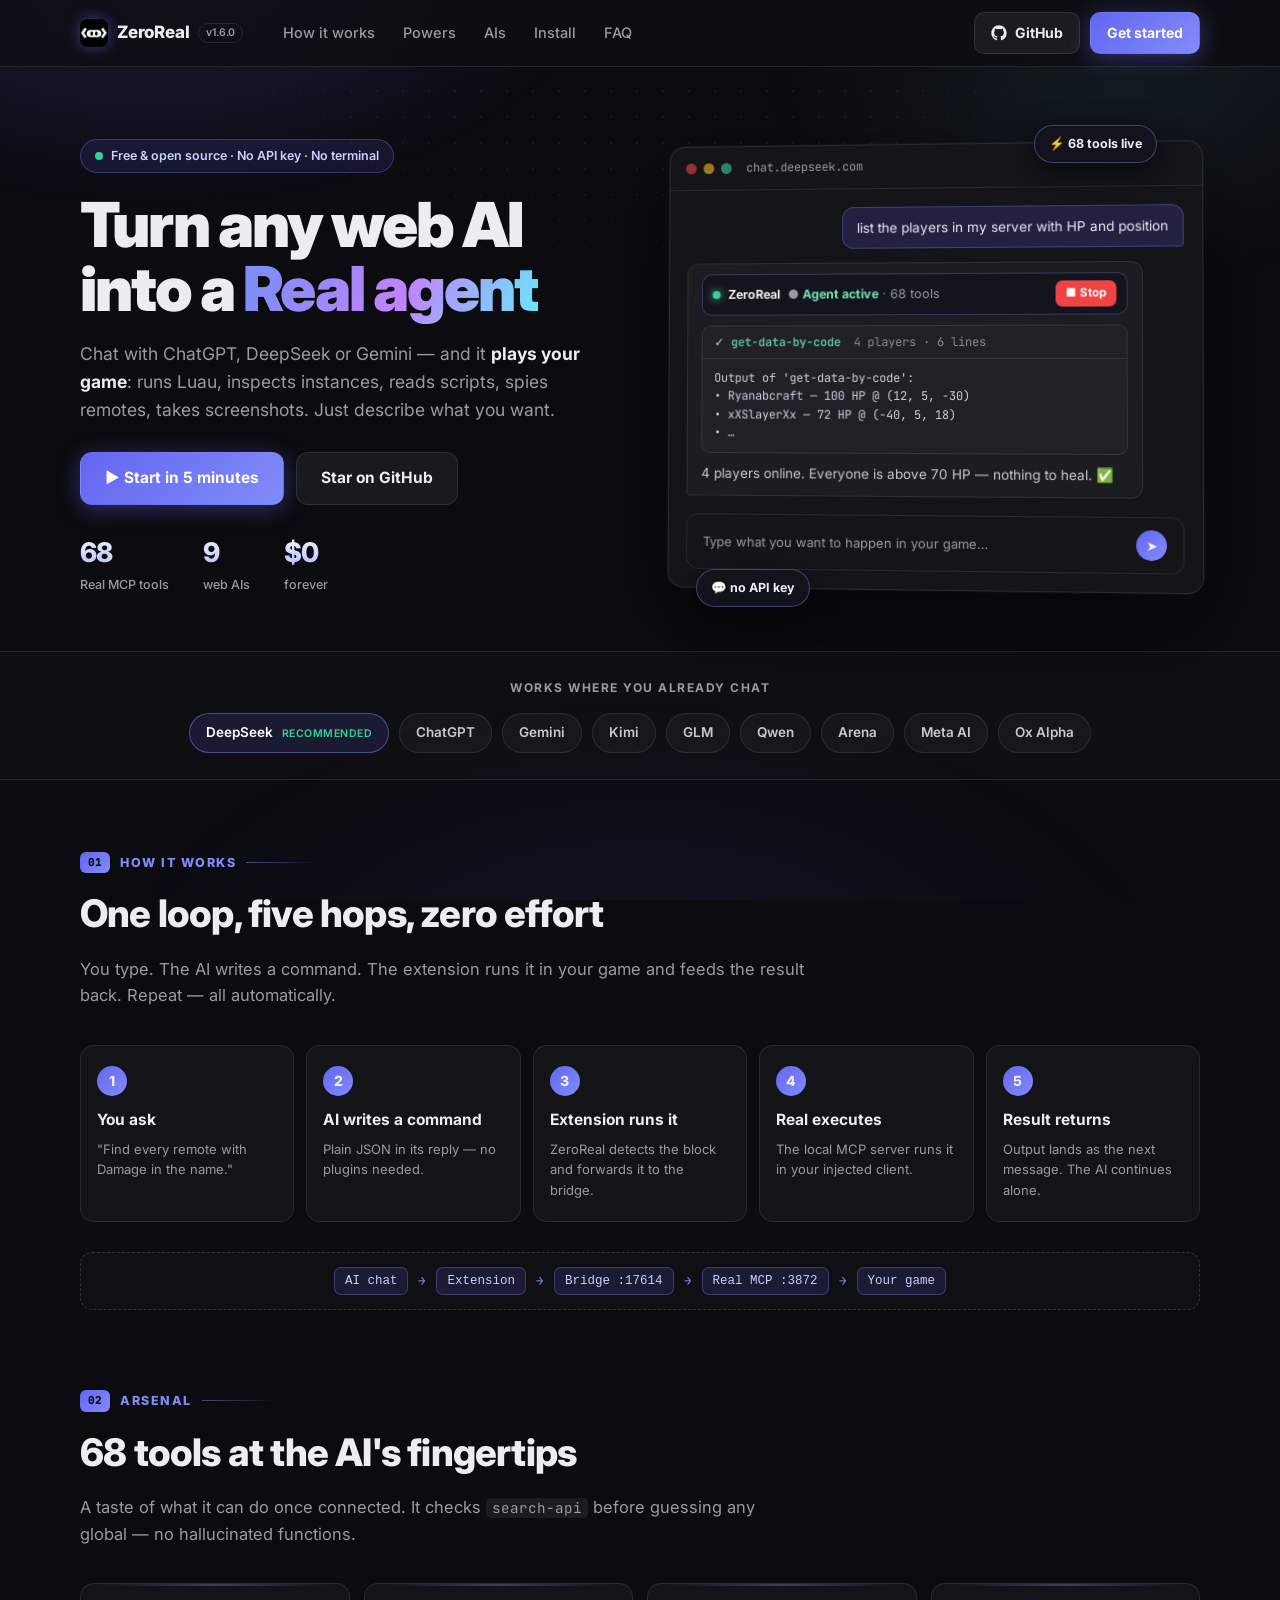
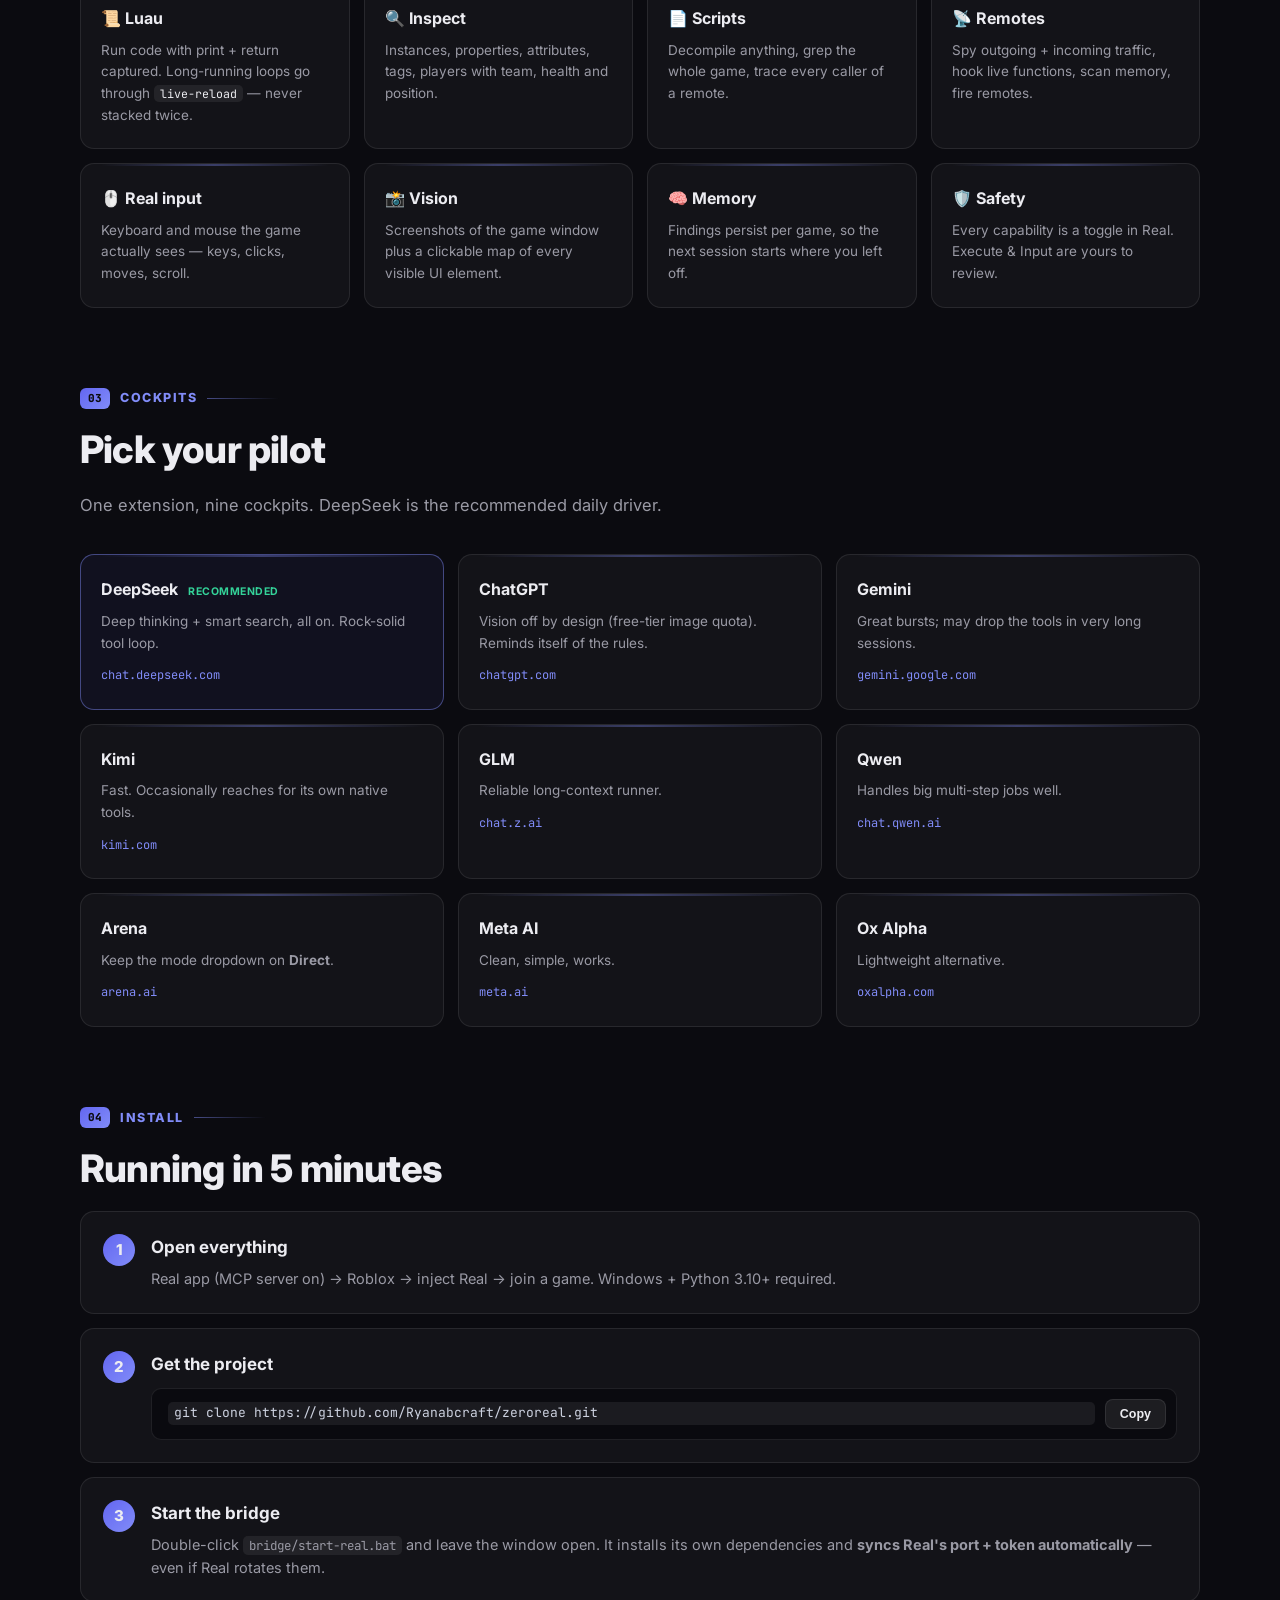
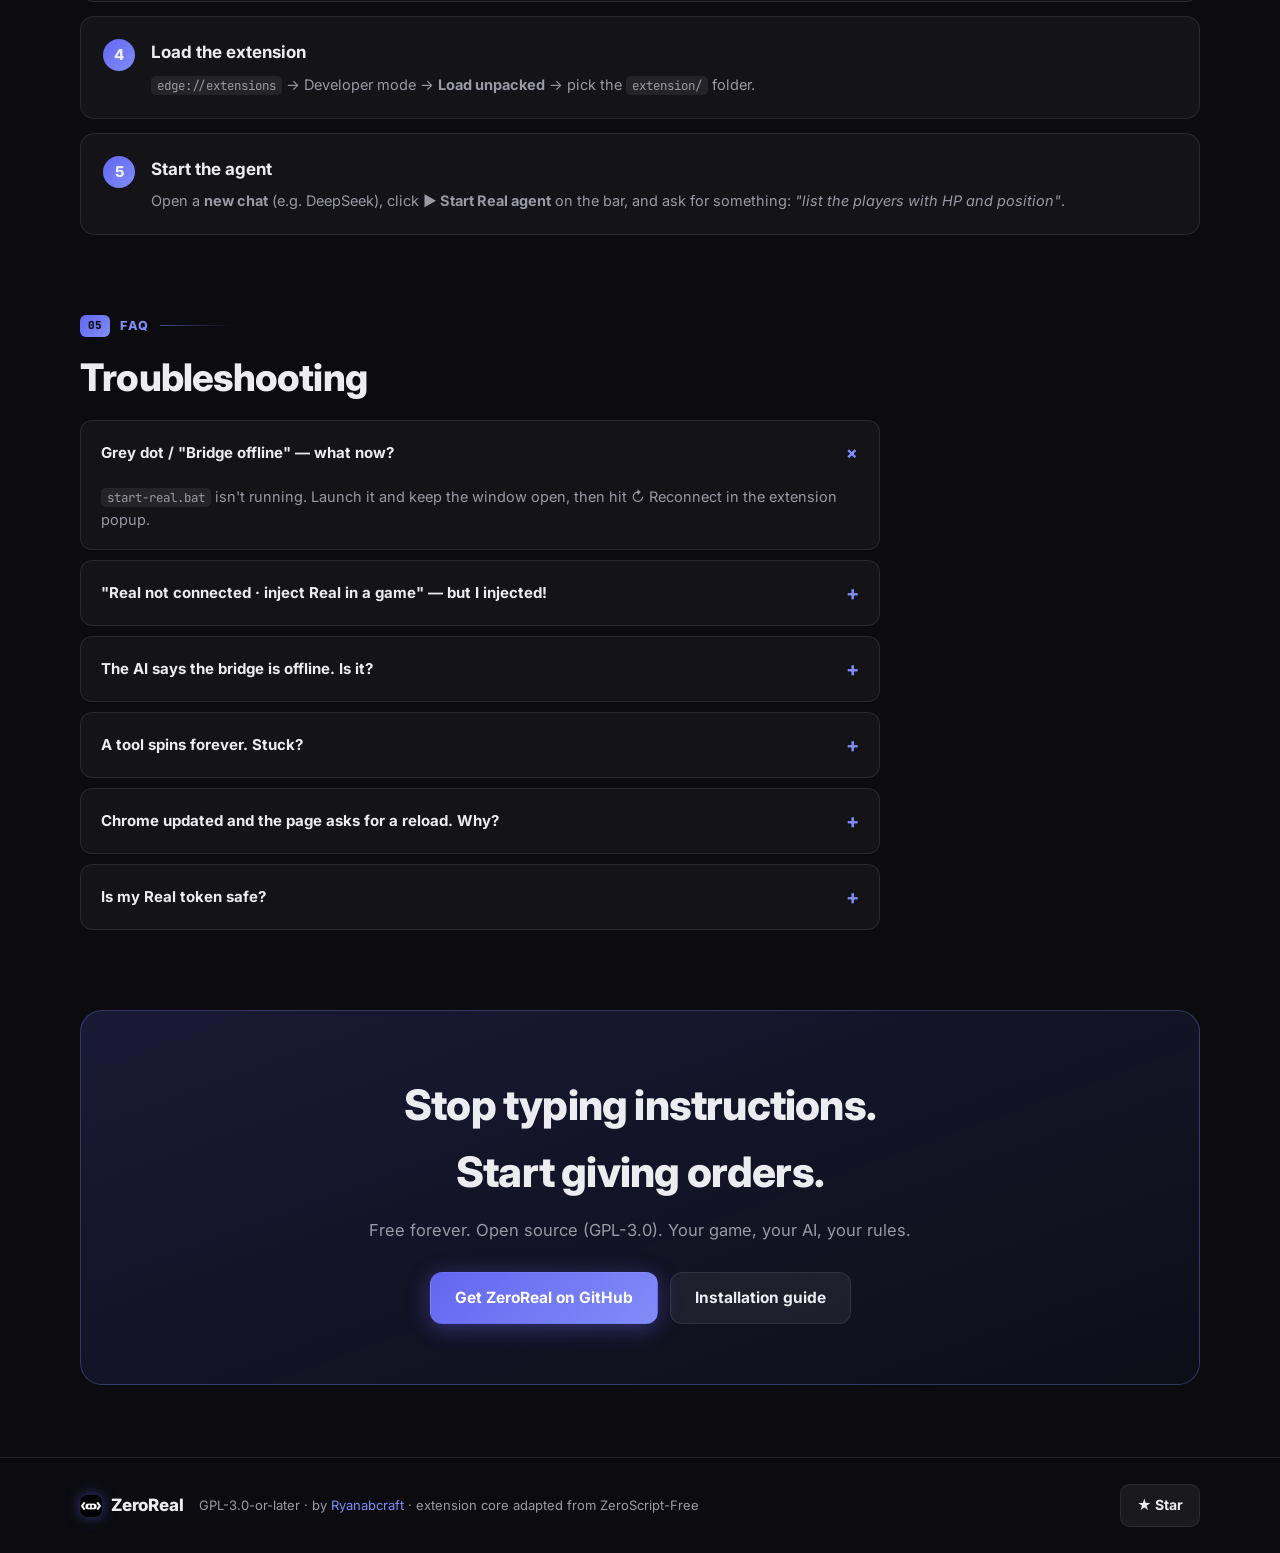
==== commit c2da5bc4: "Site: remove marquee duplicado, volta fileira unica de IAs" ====
--- a/docs/index.html
+++ b/docs/index.html
@@ -90,22 +90,11 @@
       </div>
     </section>
 
-    <!-- AI MARQUEE -->
+    <!-- AI STRIP -->
     <section class="strip" aria-label="Supported AIs">
-      <p class="strip-label">Works where you already chat</p>
-      <div class="marquee" aria-hidden="false">
+      <div class="wrap">
+        <p class="strip-label">Works where you already chat</p>
         <ul class="ai-strip">
-          <li class="rec">DeepSeek <em>recommended</em></li>
-          <li>ChatGPT</li>
-          <li>Gemini</li>
-          <li>Kimi</li>
-          <li>GLM</li>
-          <li>Qwen</li>
-          <li>Arena</li>
-          <li>Meta AI</li>
-          <li>Ox Alpha</li>
-        </ul>
-        <ul class="ai-strip" aria-hidden="true">
           <li class="rec">DeepSeek <em>recommended</em></li>
           <li>ChatGPT</li>
           <li>Gemini</li>
--- a/docs/styles.css
+++ b/docs/styles.css
@@ -132,13 +132,10 @@
 .mock-composer { display: flex; align-items: center; justify-content: space-between; gap: 10px; margin: 0 18px 18px; padding: 12px 16px; border: 1px solid var(--line); border-radius: 12px; color: var(--mut); font-size: 13px; }
 .mock-composer i { font-style: normal; background: linear-gradient(135deg, var(--acc2), var(--acc)); color: #fff; width: 30px; height: 30px; border-radius: 50%; display: flex; align-items: center; justify-content: center; flex: none; }
 
-/* ── marquee strip ── */
+/* ── AI strip ── */
 .strip { border-top: 1px solid var(--line); border-bottom: 1px solid var(--line); background: rgba(255, 255, 255, 0.015); padding: 26px 0; overflow: hidden; }
 .strip-label { text-align: center; font-size: 12px; font-weight: 700; letter-spacing: 1.5px; text-transform: uppercase; color: var(--mut); margin: 0 0 16px; }
-.marquee { display: flex; gap: 10px; width: max-content; margin: 0 auto; animation: scrollx 30s linear infinite; mask-image: linear-gradient(90deg, transparent, black 8%, black 92%, transparent); }
-.marquee:hover { animation-play-state: paused; }
-@keyframes scrollx { to { transform: translateX(calc(-50% - 5px)); } }
-.ai-strip { list-style: none; display: flex; gap: 10px; margin: 0; padding: 0; }
+.ai-strip { list-style: none; display: flex; flex-wrap: wrap; justify-content: center; gap: 10px; margin: 0; padding: 0; }
 .ai-strip li { font-size: 13.5px; font-weight: 600; color: #c9c9d1; background: var(--card); border: 1px solid var(--line); padding: 8px 16px; border-radius: 30px; transition: transform 0.15s, border-color 0.15s; }
 .ai-strip li:hover { transform: translateY(-2px); border-color: rgba(129, 140, 248, 0.4); }
 .ai-strip li.rec { border-color: rgba(129, 140, 248, 0.45); color: #fff; background: rgba(99, 102, 241, 0.14); }
@@ -225,7 +222,7 @@
 @media (prefers-reduced-motion: reduce) {
   .reveal { opacity: 1; transform: none; transition: none; }
   html { scroll-behavior: auto; }
-  .pulse, .btn-primary::after, .marquee, .float-chip { animation: none !important; }
+  .pulse, .btn-primary::after, .float-chip { animation: none !important; }
 }
 
 /* ── tablet ── */
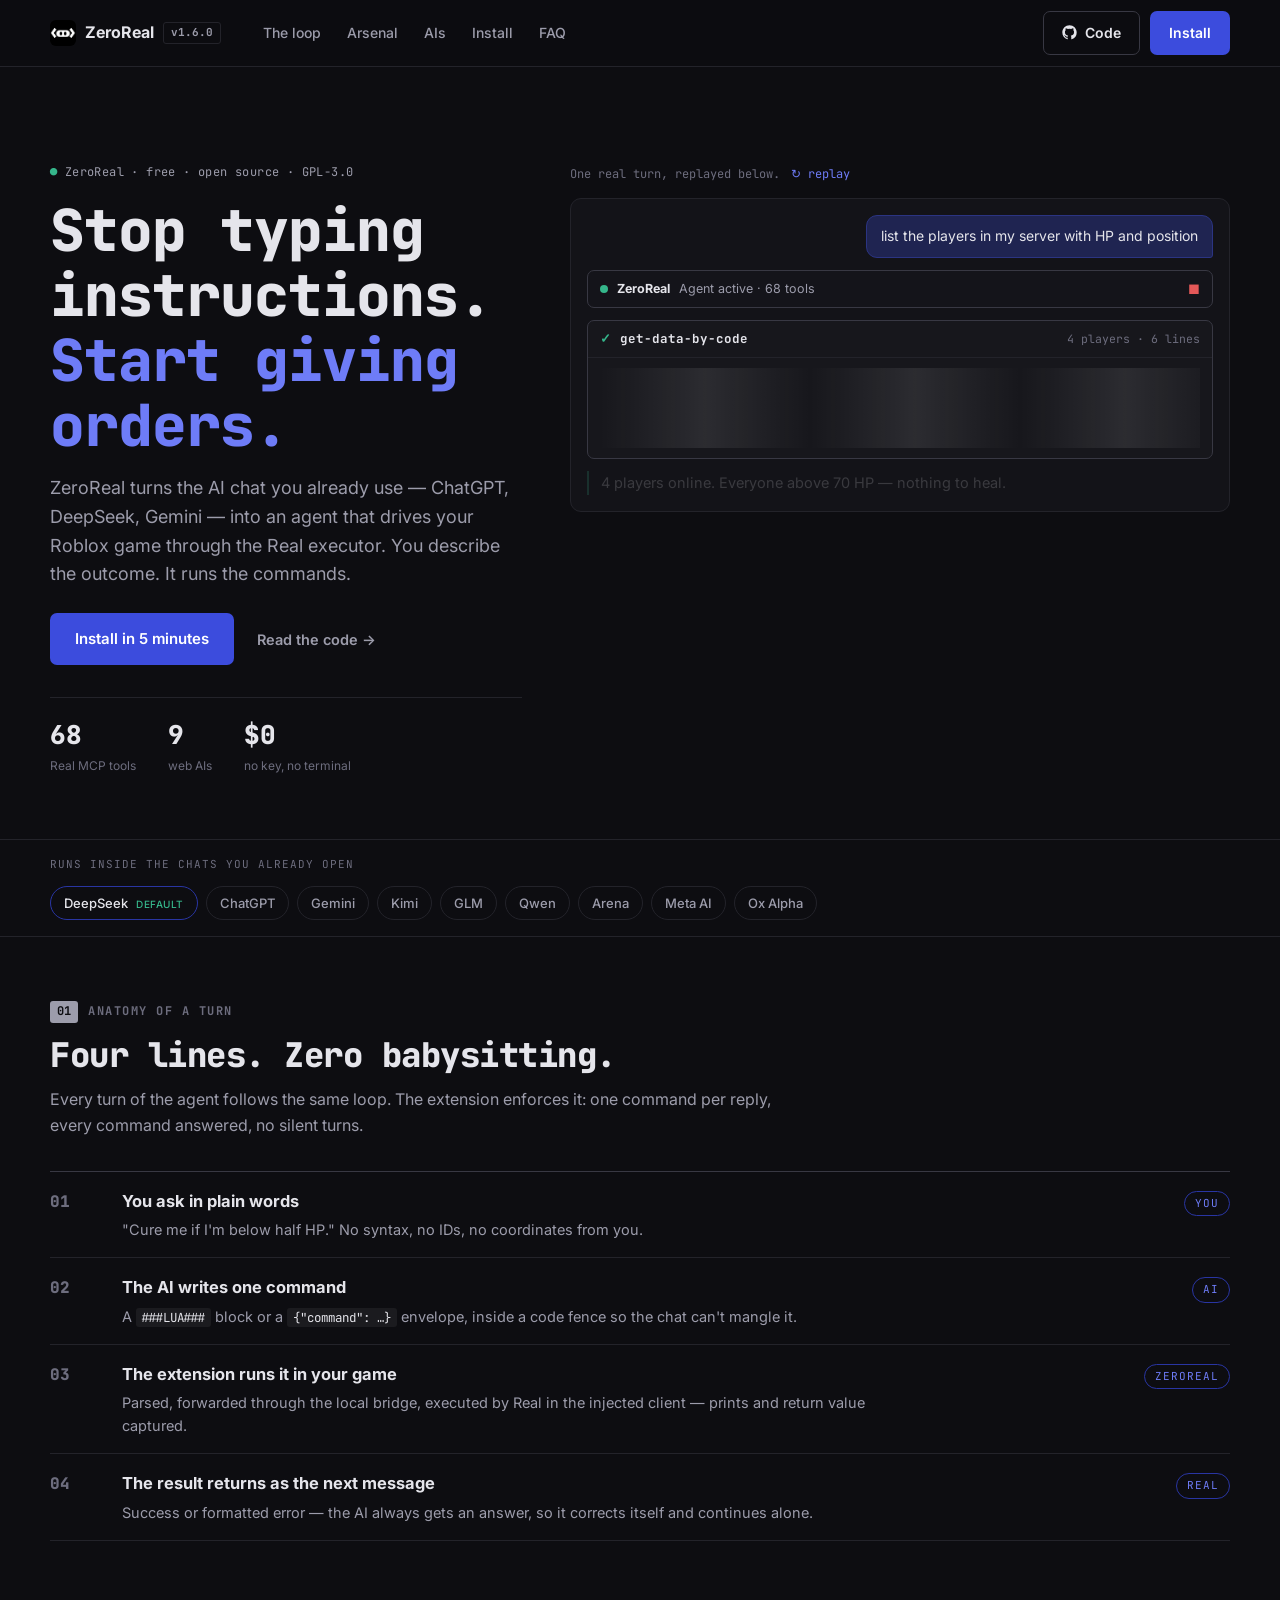
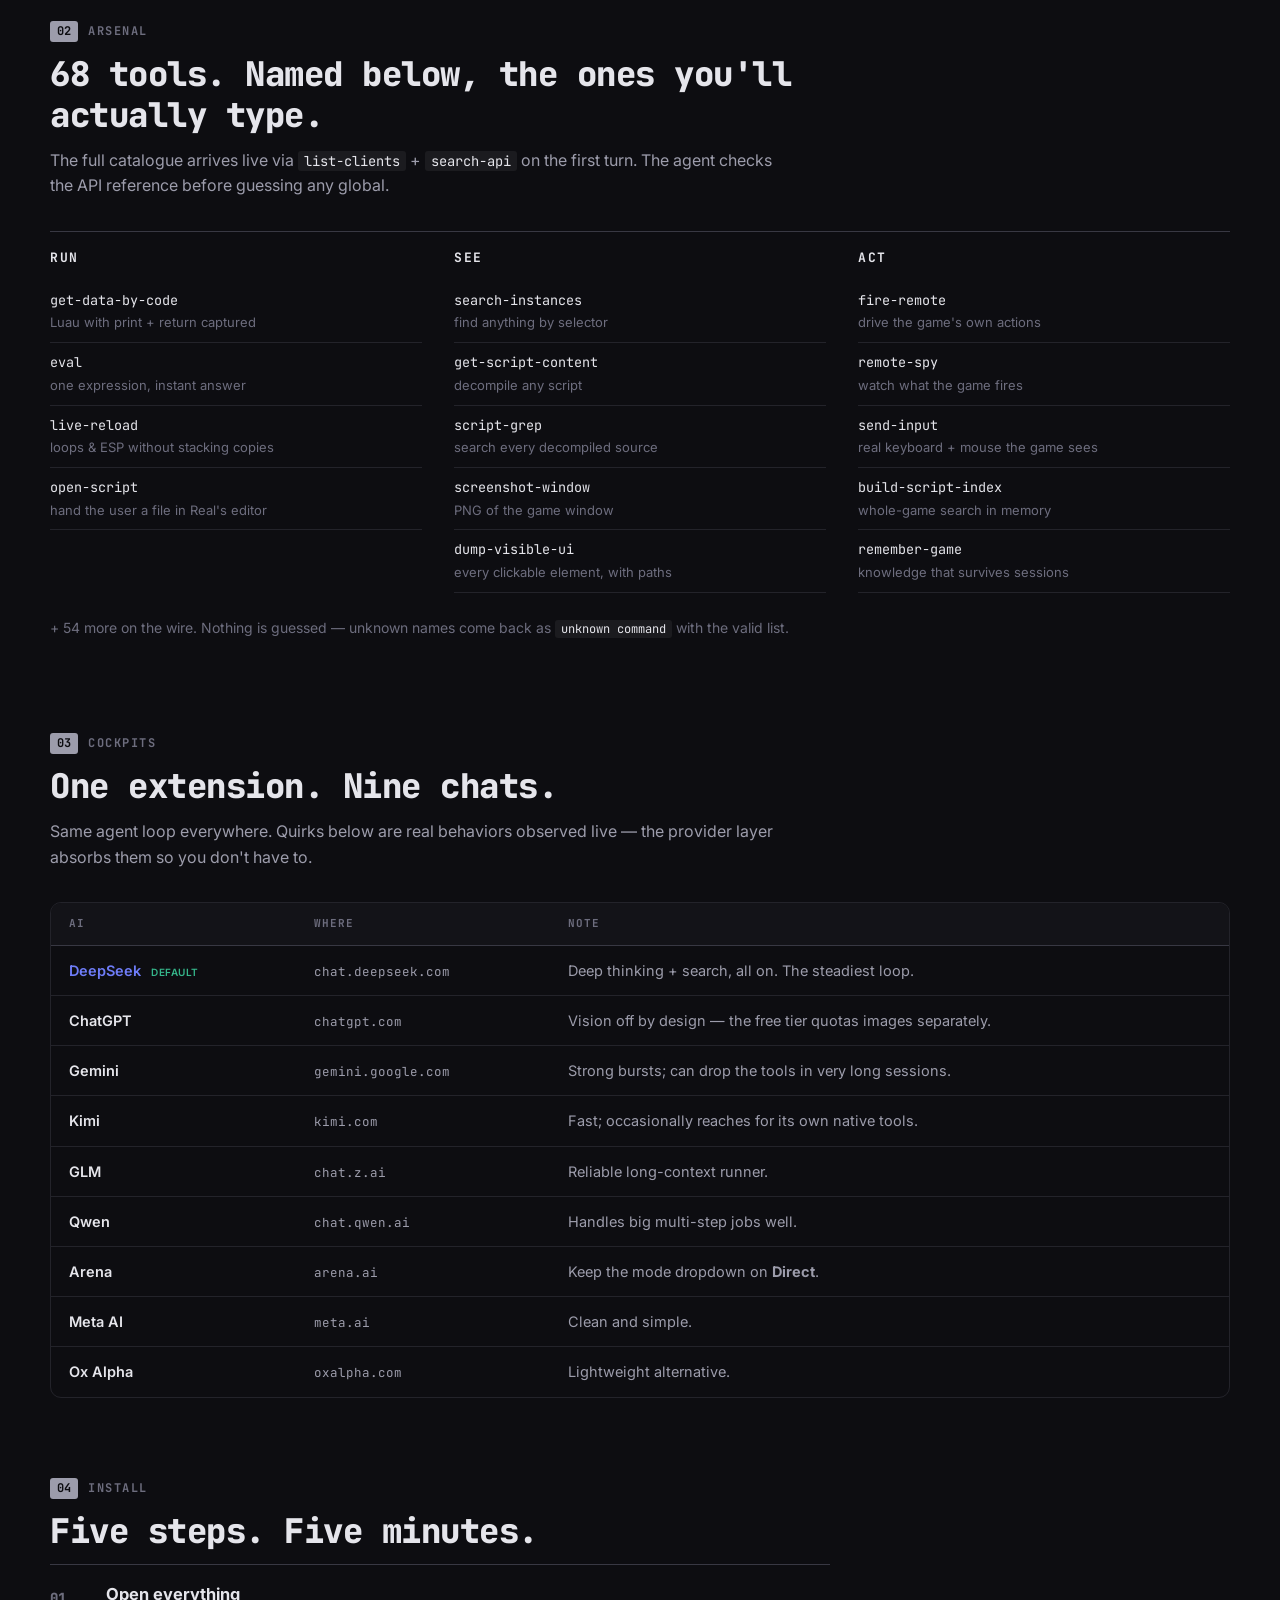
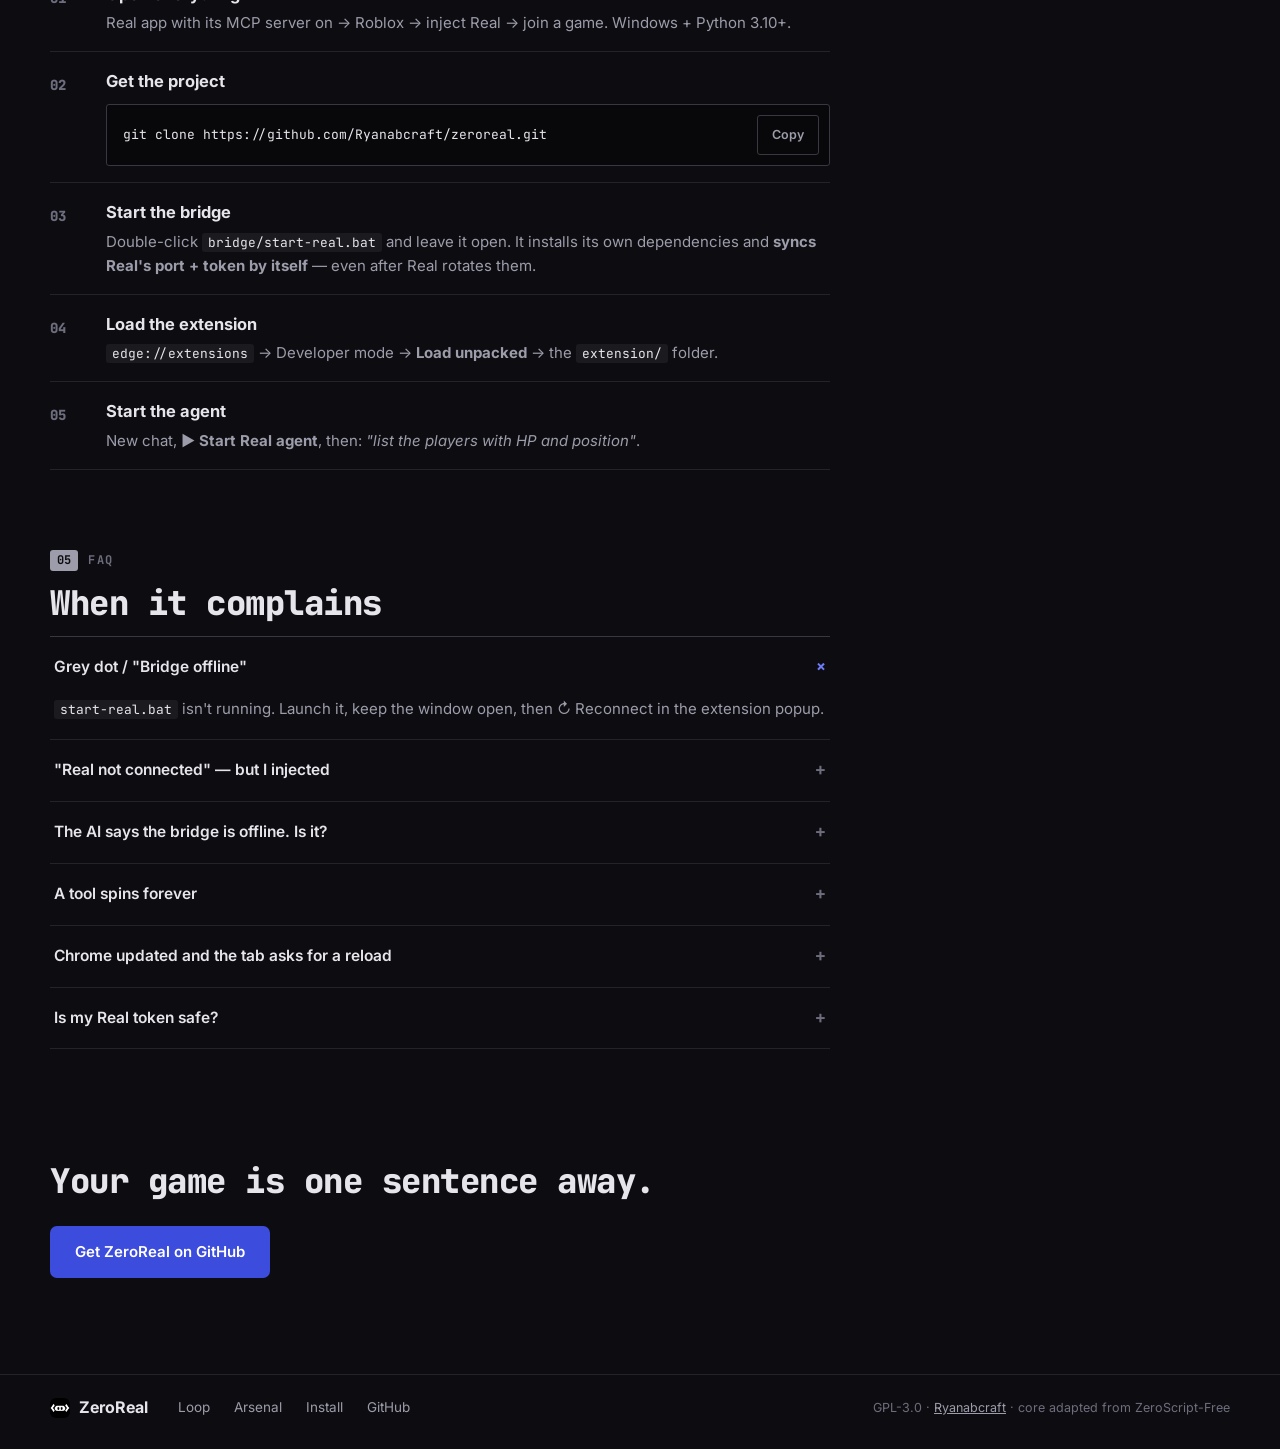
==== commit d440eb32: "Site: direcao mission-log (mono display, Loop tocavel, ledger, indice, tabela)" ====
--- a/docs/index.html
+++ b/docs/index.html
@@ -3,40 +3,40 @@
 <head>
   <meta charset="utf-8" />
   <meta name="viewport" content="width=device-width, initial-scale=1" />
-  <title>ZeroReal — Turn any web AI into a Real agent</title>
-  <meta name="description" content="ZeroReal turns ChatGPT, DeepSeek, Gemini and other web AIs into agents that drive your game through the Real executor. No API key. No terminal. Free." />
+  <title>ZeroReal — Stop typing instructions. Start giving orders.</title>
+  <meta name="description" content="ZeroReal turns the AI chat you already use into an agent that drives your Roblox game through the Real executor. No API key. No terminal. Free." />
   <link rel="icon" type="image/png" href="./icon.png" />
+  <meta property="og:title" content="ZeroReal — Stop typing instructions. Start giving orders." />
+  <meta property="og:description" content="You describe the outcome. The AI runs the commands in your game: Luau, remotes, screenshots, real input. Free and open source." />
+  <meta property="og:type" content="website" />
   <link rel="preconnect" href="https://fonts.googleapis.com" />
   <link rel="preconnect" href="https://fonts.gstatic.com" crossorigin />
-  <link href="https://fonts.googleapis.com/css2?family=Inter:wght@400;500;600;700;800;900&family=JetBrains+Mono:wght@400;500;700&display=swap" rel="stylesheet" />
-  <meta property="og:title" content="ZeroReal — Turn any web AI into a Real agent" />
-  <meta property="og:description" content="Chat with an AI, and it plays your game: runs Luau, inspects instances, spies remotes, takes screenshots. Free and open source." />
-  <meta property="og:type" content="website" />
+  <link href="https://fonts.googleapis.com/css2?family=Inter:wght@400;500;600;700&family=JetBrains+Mono:wght@500;700;800&display=swap" rel="stylesheet" />
   <link rel="stylesheet" href="./styles.css" />
 </head>
 <body>
-  <div class="bg-glow" aria-hidden="true"></div>
-
-  <header class="nav" id="top">
+  <a class="skip" href="#main">Skip to content</a>
+
+  <header class="nav">
     <div class="wrap nav-inner">
       <a class="brand" href="#top" aria-label="ZeroReal home">
-        <img src="./icon.png" alt="" width="28" height="28" />
+        <img src="./icon.png" alt="" width="26" height="26" />
         <span>ZeroReal</span>
         <span class="ver">v1.6.0</span>
       </a>
       <nav class="links" id="navLinks" aria-label="Sections">
-        <a href="#how">How it works</a>
-        <a href="#powers">Powers</a>
-        <a href="#ais">AIs</a>
+        <a href="#loop">The loop</a>
+        <a href="#arsenal">Arsenal</a>
+        <a href="#cockpits">AIs</a>
         <a href="#install">Install</a>
         <a href="#faq">FAQ</a>
       </nav>
       <div class="nav-cta">
         <a class="btn btn-ghost" href="https://github.com/Ryanabcraft/zeroreal" target="_blank" rel="noopener">
-          <svg viewBox="0 0 24 24" width="16" height="16" fill="currentColor" aria-hidden="true"><path d="M12 .5C5.65.5.5 5.65.5 12c0 5.08 3.29 9.39 7.86 10.91.58.11.79-.25.79-.55v-2.15c-3.2.7-3.87-1.36-3.87-1.36-.52-1.33-1.28-1.68-1.28-1.68-1.04-.71.08-.7.08-.7 1.15.08 1.76 1.18 1.76 1.18 1.03 1.76 2.7 1.25 3.36.96.1-.75.4-1.25.72-1.54-2.55-.29-5.23-1.28-5.23-5.68 0-1.26.45-2.28 1.18-3.09-.12-.29-.51-1.46.11-3.05 0 0 .96-.31 3.15 1.18a10.9 10.9 0 0 1 5.74 0c2.19-1.49 3.15-1.18 3.15-1.18.62 1.59.23 2.76.11 3.05.74.81 1.18 1.83 1.18 3.09 0 4.41-2.69 5.38-5.25 5.67.41.35.77 1.05.77 2.12v3.14c0 .3.21.67.8.55A11.51 11.51 0 0 0 23.5 12C23.5 5.65 18.35.5 12 .5z"/></svg>
-          GitHub
+          <svg viewBox="0 0 24 24" width="15" height="15" fill="currentColor" aria-hidden="true"><path d="M12 .5C5.65.5.5 5.65.5 12c0 5.08 3.29 9.39 7.86 10.91.58.11.79-.25.79-.55v-2.15c-3.2.7-3.87-1.36-3.87-1.36-.52-1.33-1.28-1.68-1.28-1.68-1.04-.71.08-.7.08-.7 1.15.08 1.76 1.18 1.76 1.18 1.03 1.76 2.7 1.25 3.36.96.1-.75.4-1.25.72-1.54-2.55-.29-5.23-1.28-5.23-5.68 0-1.26.45-2.28 1.18-3.09-.12-.29-.51-1.46.11-3.05 0 0 .96-.31 3.15 1.18a10.9 10.9 0 0 1 5.74 0c2.19-1.49 3.15-1.18 3.15-1.18.62 1.59.23 2.76.11 3.05.74.81 1.18 1.83 1.18 3.09 0 4.41-2.69 5.38-5.25 5.67.41.35.77 1.05.77 2.12v3.14c0 .3.21.67.8.55A11.51 11.51 0 0 0 23.5 12C23.5 5.65 18.35.5 12 .5z"/></svg>
+          Code
         </a>
-        <a class="btn btn-primary" href="#install">Get started</a>
+        <a class="btn btn-primary" href="#install">Install</a>
       </div>
       <button class="burger" id="burger" aria-label="Menu" aria-expanded="false" aria-controls="navLinks">
         <span></span><span></span><span></span>
@@ -44,48 +44,41 @@
     </div>
   </header>
 
-  <main>
-    <!-- HERO -->
-    <section class="hero wrap">
+  <main id="main">
+    <!-- HERO: the claim + the loop playing itself -->
+    <section class="hero wrap" id="top">
       <div class="hero-copy">
-        <p class="pill"><span class="pulse"></span> Free &amp; open source · No API key · No terminal</p>
-        <h1>Turn any web AI into a <span class="grad">Real agent</span></h1>
-        <p class="lede">Chat with ChatGPT, DeepSeek or Gemini — and it <strong>plays your game</strong>: runs Luau, inspects instances, reads scripts, spies remotes, takes screenshots. Just describe what you want.</p>
+        <p class="eyebrow">ZeroReal · free · open source · GPL-3.0</p>
+        <h1>Stop typing<br />instructions.<br /><span>Start giving orders.</span></h1>
+        <p class="lede">ZeroReal turns the AI chat you already use — ChatGPT, DeepSeek, Gemini — into an agent that drives your Roblox game through the Real executor. You describe the outcome. It runs the commands.</p>
         <div class="hero-ctas">
-          <a class="btn btn-primary btn-lg" href="#install">▶ Start in 5 minutes</a>
-          <a class="btn btn-ghost btn-lg" href="https://github.com/Ryanabcraft/zeroreal" target="_blank" rel="noopener">Star on GitHub</a>
-        </div>
-        <ul class="hero-points">
-          <li><b>68</b><span>Real MCP tools</span></li>
-          <li><b>9</b><span>web AIs</span></li>
-          <li><b>$0</b><span>forever</span></li>
-        </ul>
-      </div>
-      <div class="hero-demo" aria-label="Illustrative preview of the ZeroReal bar inside an AI chat">
-        <div class="demo-glow" aria-hidden="true"></div>
-        <div class="float-chip fc1">⚡ 68 tools live</div>
-        <div class="float-chip fc2">💬 no API key</div>
-        <div class="mock-window">
-          <div class="mock-titlebar"><span></span><span></span><span></span><em>chat.deepseek.com</em></div>
-          <div class="mock-chat">
-            <div class="mock-msg user">list the players in my server with HP and position</div>
-            <div class="mock-msg ai">
-              <div class="mock-bar">
-                <span class="dot on"></span><b>ZeroReal</b>
-                <span class="state">● <b>Agent active</b> · 68 tools</span>
-                <span class="stop">■ Stop</span>
-              </div>
-              <div class="mock-chip done">
-                <div class="chip-head">✓ <b>get-data-by-code</b> <span>4 players · 6 lines</span></div>
-                <pre>Output of 'get-data-by-code':
+          <a class="btn btn-primary btn-lg" href="#install">Install in 5 minutes</a>
+          <a class="btn btn-link" href="https://github.com/Ryanabcraft/zeroreal" target="_blank" rel="noopener">Read the code →</a>
+        </div>
+        <dl class="facts">
+          <div><dt>68</dt><dd>Real MCP tools</dd></div>
+          <div><dt>9</dt><dd>web AIs</dd></div>
+          <div><dt>$0</dt><dd>no key, no terminal</dd></div>
+        </dl>
+      </div>
+
+      <div class="hero-demo">
+        <p class="demo-caption">One real turn, replayed below. <button class="replay" id="replay" type="button">↻ replay</button></p>
+        <div class="turn" id="loopDemo" role="img" aria-label="Replay of one agent turn: the user asks to list players, the agent runs get-data-by-code, the game returns four players, the agent reports everyone is healthy.">
+          <div class="t-row" data-step="ask"><p class="bubble">list the players in my server with HP and position</p></div>
+          <div class="t-row" data-step="bar">
+            <div class="zr-bar"><span class="dot"></span><b>ZeroReal</b><span class="st">Agent active · 68 tools</span><span class="stop">■</span></div>
+          </div>
+          <div class="t-row" data-step="chip">
+            <div class="zr-chip" id="demoChip">
+              <div class="chip-head"><span class="tick">✓</span><b>get-data-by-code</b><span class="meta">4 players · 6 lines</span></div>
+              <pre class="chip-body">Output of 'get-data-by-code':
 • Ryanabcraft — 100 HP @ (12, 5, -30)
 • xXSlayerXx — 72 HP @ (-40, 5, 18)
 • …</pre>
-              </div>
-              <p>4 players online. Everyone is above 70 HP — nothing to heal. ✅</p>
             </div>
           </div>
-          <div class="mock-composer"><span>Type what you want to happen in your game…</span><i>➤</i></div>
+          <div class="t-row" data-step="verdict"><p class="verdict">4 players online. Everyone above 70 HP — nothing to heal.</p></div>
         </div>
       </div>
     </section>
@@ -93,9 +86,9 @@
     <!-- AI STRIP -->
     <section class="strip" aria-label="Supported AIs">
       <div class="wrap">
-        <p class="strip-label">Works where you already chat</p>
+        <p class="strip-label">Runs inside the chats you already open</p>
         <ul class="ai-strip">
-          <li class="rec">DeepSeek <em>recommended</em></li>
+          <li class="rec">DeepSeek <em>default</em></li>
           <li>ChatGPT</li>
           <li>Gemini</li>
           <li>Kimi</li>
@@ -108,136 +101,158 @@
       </div>
     </section>
 
-    <!-- HOW IT WORKS -->
-    <section class="section wrap" id="how">
-      <p class="kicker"><span>01</span>How it works</p>
-      <h2>One loop, five hops, zero effort</h2>
-      <p class="sub">You type. The AI writes a command. The extension runs it in your game and feeds the result back. Repeat — all automatically.</p>
-      <ol class="steps">
-        <li><span class="n">1</span><h3>You ask</h3><p>"Find every remote with Damage in the name."</p></li>
-        <li><span class="n">2</span><h3>AI writes a command</h3><p>Plain JSON in its reply — no plugins needed.</p></li>
-        <li><span class="n">3</span><h3>Extension runs it</h3><p>ZeroReal detects the block and forwards it to the bridge.</p></li>
-        <li><span class="n">4</span><h3>Real executes</h3><p>The local MCP server runs it in your injected client.</p></li>
-        <li><span class="n">5</span><h3>Result returns</h3><p>Output lands as the next message. The AI continues alone.</p></li>
+    <!-- ANATOMY: ledger, not cards -->
+    <section class="section wrap" id="loop">
+      <p class="kicker"><span>01</span>Anatomy of a turn</p>
+      <h2>Four lines. Zero babysitting.</h2>
+      <p class="sub">Every turn of the agent follows the same loop. The extension enforces it: one command per reply, every command answered, no silent turns.</p>
+      <ol class="ledger">
+        <li><span class="ln">01</span><div><h3>You ask in plain words</h3><p>"Cure me if I'm below half HP." No syntax, no IDs, no coordinates from you.</p></div><span class="who">you</span></li>
+        <li><span class="ln">02</span><div><h3>The AI writes one command</h3><p>A <code>###LUA###</code> block or a <code>{"command": …}</code> envelope, inside a code fence so the chat can't mangle it.</p></div><span class="who">AI</span></li>
+        <li><span class="ln">03</span><div><h3>The extension runs it in your game</h3><p>Parsed, forwarded through the local bridge, executed by Real in the injected client — prints and return value captured.</p></div><span class="who">ZeroReal</span></li>
+        <li><span class="ln">04</span><div><h3>The result returns as the next message</h3><p>Success or formatted error — the AI always gets an answer, so it corrects itself and continues alone.</p></div><span class="who">Real</span></li>
       </ol>
-      <div class="flow" aria-hidden="true">
-        <code>AI chat</code><i>→</i><code>Extension</code><i>→</i><code>Bridge :17614</code><i>→</i><code>Real MCP :3872</code><i>→</i><code>Your game</code>
-      </div>
-    </section>
-
-    <!-- POWERS -->
-    <section class="section wrap" id="powers">
+    </section>
+
+    <!-- ARSENAL: dense index, not 8 uniform cards -->
+    <section class="section wrap" id="arsenal">
       <p class="kicker"><span>02</span>Arsenal</p>
-      <h2>68 tools at the AI's fingertips</h2>
-      <p class="sub">A taste of what it can do once connected. It checks <code>search-api</code> before guessing any global — no hallucinated functions.</p>
-      <div class="cards">
-        <article class="card"><h3>📜 Luau</h3><p>Run code with print + return captured. Long-running loops go through <code>live-reload</code> — never stacked twice.</p></article>
-        <article class="card"><h3>🔍 Inspect</h3><p>Instances, properties, attributes, tags, players with team, health and position.</p></article>
-        <article class="card"><h3>📄 Scripts</h3><p>Decompile anything, grep the whole game, trace every caller of a remote.</p></article>
-        <article class="card"><h3>📡 Remotes</h3><p>Spy outgoing + incoming traffic, hook live functions, scan memory, fire remotes.</p></article>
-        <article class="card"><h3>🖱️ Real input</h3><p>Keyboard and mouse the game actually sees — keys, clicks, moves, scroll.</p></article>
-        <article class="card"><h3>📸 Vision</h3><p>Screenshots of the game window plus a clickable map of every visible UI element.</p></article>
-        <article class="card"><h3>🧠 Memory</h3><p>Findings persist per game, so the next session starts where you left off.</p></article>
-        <article class="card"><h3>🛡️ Safety</h3><p>Every capability is a toggle in Real. Execute &amp; Input are yours to review.</p></article>
-      </div>
-    </section>
-
-    <!-- AIS -->
-    <section class="section wrap" id="ais">
+      <h2>68 tools. Named below, the ones you'll actually type.</h2>
+      <p class="sub">The full catalogue arrives live via <code>list-clients</code> + <code>search-api</code> on the first turn. The agent checks the API reference before guessing any global.</p>
+      <div class="index">
+        <div>
+          <h3>Run</h3>
+          <ul>
+            <li><code>get-data-by-code</code><span>Luau with print + return captured</span></li>
+            <li><code>eval</code><span>one expression, instant answer</span></li>
+            <li><code>live-reload</code><span>loops &amp; ESP without stacking copies</span></li>
+            <li><code>open-script</code><span>hand the user a file in Real's editor</span></li>
+          </ul>
+        </div>
+        <div>
+          <h3>See</h3>
+          <ul>
+            <li><code>search-instances</code><span>find anything by selector</span></li>
+            <li><code>get-script-content</code><span>decompile any script</span></li>
+            <li><code>script-grep</code><span>search every decompiled source</span></li>
+            <li><code>screenshot-window</code><span>PNG of the game window</span></li>
+            <li><code>dump-visible-ui</code><span>every clickable element, with paths</span></li>
+          </ul>
+        </div>
+        <div>
+          <h3>Act</h3>
+          <ul>
+            <li><code>fire-remote</code><span>drive the game's own actions</span></li>
+            <li><code>remote-spy</code><span>watch what the game fires</span></li>
+            <li><code>send-input</code><span>real keyboard + mouse the game sees</span></li>
+            <li><code>build-script-index</code><span>whole-game search in memory</span></li>
+            <li><code>remember-game</code><span>knowledge that survives sessions</span></li>
+          </ul>
+        </div>
+      </div>
+      <p class="morenote">+ 54 more on the wire. Nothing is guessed — unknown names come back as <code>unknown command</code> with the valid list.</p>
+    </section>
+
+    <!-- COCKPITS: table, not 9 cards -->
+    <section class="section wrap" id="cockpits">
       <p class="kicker"><span>03</span>Cockpits</p>
-      <h2>Pick your pilot</h2>
-      <p class="sub">One extension, nine cockpits. DeepSeek is the recommended daily driver.</p>
-      <div class="cards ai-grid">
-        <article class="card hot"><h3>DeepSeek <em>recommended</em></h3><p>Deep thinking + smart search, all on. Rock-solid tool loop.</p><span>chat.deepseek.com</span></article>
-        <article class="card"><h3>ChatGPT</h3><p>Vision off by design (free-tier image quota). Reminds itself of the rules.</p><span>chatgpt.com</span></article>
-        <article class="card"><h3>Gemini</h3><p>Great bursts; may drop the tools in very long sessions.</p><span>gemini.google.com</span></article>
-        <article class="card"><h3>Kimi</h3><p>Fast. Occasionally reaches for its own native tools.</p><span>kimi.com</span></article>
-        <article class="card"><h3>GLM</h3><p>Reliable long-context runner.</p><span>chat.z.ai</span></article>
-        <article class="card"><h3>Qwen</h3><p>Handles big multi-step jobs well.</p><span>chat.qwen.ai</span></article>
-        <article class="card"><h3>Arena</h3><p>Keep the mode dropdown on <strong>Direct</strong>.</p><span>arena.ai</span></article>
-        <article class="card"><h3>Meta AI</h3><p>Clean, simple, works.</p><span>meta.ai</span></article>
-        <article class="card"><h3>Ox Alpha</h3><p>Lightweight alternative.</p><span>oxalpha.com</span></article>
-      </div>
-    </section>
-
-    <!-- INSTALL -->
-    <section class="section wrap" id="install">
+      <h2>One extension. Nine chats.</h2>
+      <p class="sub">Same agent loop everywhere. Quirks below are real behaviors observed live — the provider layer absorbs them so you don't have to.</p>
+      <div class="tablewrap">
+        <table>
+          <thead><tr><th scope="col">AI</th><th scope="col">Where</th><th scope="col">Note</th></tr></thead>
+          <tbody>
+            <tr class="pick"><td>DeepSeek <em>default</em></td><td><code>chat.deepseek.com</code></td><td>Deep thinking + search, all on. The steadiest loop.</td></tr>
+            <tr><td>ChatGPT</td><td><code>chatgpt.com</code></td><td>Vision off by design — the free tier quotas images separately.</td></tr>
+            <tr><td>Gemini</td><td><code>gemini.google.com</code></td><td>Strong bursts; can drop the tools in very long sessions.</td></tr>
+            <tr><td>Kimi</td><td><code>kimi.com</code></td><td>Fast; occasionally reaches for its own native tools.</td></tr>
+            <tr><td>GLM</td><td><code>chat.z.ai</code></td><td>Reliable long-context runner.</td></tr>
+            <tr><td>Qwen</td><td><code>chat.qwen.ai</code></td><td>Handles big multi-step jobs well.</td></tr>
+            <tr><td>Arena</td><td><code>arena.ai</code></td><td>Keep the mode dropdown on <strong>Direct</strong>.</td></tr>
+            <tr><td>Meta AI</td><td><code>meta.ai</code></td><td>Clean and simple.</td></tr>
+            <tr><td>Ox Alpha</td><td><code>oxalpha.com</code></td><td>Lightweight alternative.</td></tr>
+          </tbody>
+        </table>
+      </div>
+    </section>
+
+    <!-- INSTALL: genuinely sequential -->
+    <section class="section wrap narrow" id="install">
       <p class="kicker"><span>04</span>Install</p>
-      <h2>Running in 5 minutes</h2>
+      <h2>Five steps. Five minutes.</h2>
       <ol class="install">
         <li>
           <h3>Open everything</h3>
-          <p>Real app (MCP server on) → Roblox → inject Real → join a game. Windows + Python 3.10+ required.</p>
+          <p>Real app with its MCP server on → Roblox → inject Real → join a game. Windows + Python 3.10+.</p>
         </li>
         <li>
           <h3>Get the project</h3>
-          <div class="code"><code>git clone https://github.com/Ryanabcraft/zeroreal.git</code><button data-copy="git clone https://github.com/Ryanabcraft/zeroreal.git">Copy</button></div>
+          <div class="code"><code>git clone https://github.com/Ryanabcraft/zeroreal.git</code><button type="button" data-copy="git clone https://github.com/Ryanabcraft/zeroreal.git">Copy</button></div>
         </li>
         <li>
           <h3>Start the bridge</h3>
-          <p>Double-click <code>bridge/start-real.bat</code> and leave the window open. It installs its own dependencies and <strong>syncs Real's port + token automatically</strong> — even if Real rotates them.</p>
+          <p>Double-click <code>bridge/start-real.bat</code> and leave it open. It installs its own dependencies and <strong>syncs Real's port + token by itself</strong> — even after Real rotates them.</p>
         </li>
         <li>
           <h3>Load the extension</h3>
-          <p><code>edge://extensions</code> → Developer mode → <strong>Load unpacked</strong> → pick the <code>extension/</code> folder.</p>
+          <p><code>edge://extensions</code> → Developer mode → <strong>Load unpacked</strong> → the <code>extension/</code> folder.</p>
         </li>
         <li>
           <h3>Start the agent</h3>
-          <p>Open a <strong>new chat</strong> (e.g. DeepSeek), click <strong>▶︎ Start Real agent</strong> on the bar, and ask for something: <em>"list the players with HP and position"</em>.</p>
+          <p>New chat, <strong>▶︎ Start Real agent</strong>, then: <em>"list the players with HP and position"</em>.</p>
         </li>
       </ol>
     </section>
 
-    <!-- FAQ -->
-    <section class="section wrap" id="faq">
+    <!-- FAQ: real support answers -->
+    <section class="section wrap narrow" id="faq">
       <p class="kicker"><span>05</span>FAQ</p>
-      <h2>Troubleshooting</h2>
+      <h2>When it complains</h2>
       <div class="faq">
         <details open>
-          <summary>Grey dot / "Bridge offline" — what now?</summary>
-          <p><code>start-real.bat</code> isn't running. Launch it and keep the window open, then hit ↻ Reconnect in the extension popup.</p>
-        </details>
-        <details>
-          <summary>"Real not connected · inject Real in a game" — but I injected!</summary>
-          <p>Make sure you're <strong>inside a game</strong> (not the Roblox menu) with an injected client. The bridge re-discovers Real on every tool list — just press Start again.</p>
+          <summary>Grey dot / "Bridge offline"</summary>
+          <p><code>start-real.bat</code> isn't running. Launch it, keep the window open, then ↻ Reconnect in the extension popup.</p>
+        </details>
+        <details>
+          <summary>"Real not connected" — but I injected</summary>
+          <p>Be <strong>inside a game</strong>, not the Roblox menu, with an injected client. The bridge re-discovers Real on every tool list — press Start again.</p>
         </details>
         <details>
           <summary>The AI says the bridge is offline. Is it?</summary>
-          <p>Probably a momentary reconnect. The agent is instructed to retry a fresh command before declaring anything offline — tell it <em>"try again"</em>.</p>
-        </details>
-        <details>
-          <summary>A tool spins forever. Stuck?</summary>
-          <p>The client may be wedged (single-digit FPS kills everything). Re-inject, keep the game light, and prefer short commands.</p>
-        </details>
-        <details>
-          <summary>Chrome updated and the page asks for a reload. Why?</summary>
-          <p>Chrome auto-updates extensions under open tabs. Press <strong>F5</strong> in the chat tab — bridge and Real are unaffected.</p>
+          <p>Usually a momentary reconnect. The agent must retry a fresh command before declaring anything offline — tell it <em>"try again"</em>.</p>
+        </details>
+        <details>
+          <summary>A tool spins forever</summary>
+          <p>The client is likely wedged — single-digit FPS kills every tool. Re-inject, keep the game light, prefer short commands.</p>
+        </details>
+        <details>
+          <summary>Chrome updated and the tab asks for a reload</summary>
+          <p>Chrome auto-updates extensions under open tabs. <strong>F5</strong> the chat tab — bridge and Real are unaffected.</p>
         </details>
         <details>
           <summary>Is my Real token safe?</summary>
-          <p>The bridge reads it from Real's own session files on your PC. It never leaves your machine — and the repo ships a <code>config.example.json</code> with no secrets.</p>
-        </details>
-      </div>
-    </section>
-
-    <!-- CTA -->
-    <section class="cta wrap">
-      <div class="cta-box">
-        <h2>Stop typing instructions.<br />Start giving orders.</h2>
-        <p>Free forever. Open source (GPL-3.0). Your game, your AI, your rules.</p>
-        <div class="hero-ctas">
-          <a class="btn btn-primary btn-lg" href="https://github.com/Ryanabcraft/zeroreal" target="_blank" rel="noopener">Get ZeroReal on GitHub</a>
-          <a class="btn btn-ghost btn-lg" href="#install">Installation guide</a>
-        </div>
-      </div>
+          <p>The bridge reads it from Real's own session files on your PC. It never leaves your machine, and the repo ships a <code>config.example.json</code> with no secrets.</p>
+        </details>
+      </div>
+    </section>
+
+    <!-- CLOSE -->
+    <section class="close wrap">
+      <h2>Your game is one sentence away.</h2>
+      <a class="btn btn-primary btn-lg" href="https://github.com/Ryanabcraft/zeroreal" target="_blank" rel="noopener">Get ZeroReal on GitHub</a>
     </section>
   </main>
 
   <footer>
     <div class="wrap foot">
-      <a class="brand" href="#top"><img src="./icon.png" alt="" width="22" height="22" /><span>ZeroReal</span></a>
-      <p>GPL-3.0-or-later · by <a href="https://github.com/Ryanabcraft" target="_blank" rel="noopener">Ryanabcraft</a> · extension core adapted from ZeroScript-Free</p>
-      <a class="btn btn-ghost" href="https://github.com/Ryanabcraft/zeroreal" target="_blank" rel="noopener">★ Star</a>
+      <a class="brand" href="#top"><img src="./icon.png" alt="" width="20" height="20" /><span>ZeroReal</span></a>
+      <nav aria-label="Footer">
+        <a href="#loop">Loop</a>
+        <a href="#arsenal">Arsenal</a>
+        <a href="#install">Install</a>
+        <a href="https://github.com/Ryanabcraft/zeroreal" target="_blank" rel="noopener">GitHub</a>
+      </nav>
+      <p>GPL-3.0 · <a href="https://github.com/Ryanabcraft" target="_blank" rel="noopener">Ryanabcraft</a> · core adapted from ZeroScript-Free</p>
     </div>
   </footer>
 
--- a/docs/styles.css
+++ b/docs/styles.css
@@ -1,250 +1,268 @@
-/* ZeroReal site — dark premium, mobile-first responsive */
+/* ZeroReal site — "mission log" direction.
+   Tokens first. Mono display (the agent writes in mono) + Inter body.
+   One easing, three durations. Calm by default. */
 :root {
-  --bg: #0b0b10;
-  --bg2: #141419;
-  --card: rgba(255, 255, 255, 0.035);
-  --line: rgba(255, 255, 255, 0.09);
-  --txt: #ececf1;
-  --mut: #9a9aa5;
-  --acc: #818cf8;
-  --acc2: #6366f1;
-  --cyan: #67e8f9;
-  --green: #34d399;
-  --amber: #fbbf24;
-  --radius: 14px;
-  --font: "Inter", ui-sans-serif, -apple-system, "Segoe UI", Roboto, "Helvetica Neue", Arial, sans-serif;
-  --mono: "JetBrains Mono", ui-monospace, "Cascadia Code", Consolas, monospace;
+  --bg: hsl(240 12% 6%);
+  --bg-elev: hsl(240 11% 8.5%);
+  --bg-subtle: hsl(240 10% 11%);
+  --fg: hsl(240 14% 91%);
+  --fg-muted: hsl(240 8% 64%);
+  --fg-dim: hsl(240 7% 46%);
+  --accent: hsl(234 89% 70%);
+  --accent-deep: hsl(234 70% 55%);
+  --live: hsl(160 55% 46%);
+  --warn: hsl(40 90% 60%);
+  --stop: hsl(0 72% 62%);
+  --border: hsl(240 9% 15%);
+  --border-strong: hsl(240 9% 24%);
+
+  --font-display: "JetBrains Mono", ui-monospace, "Cascadia Code", Consolas, monospace;
+  --font-body: "Inter", ui-sans-serif, -apple-system, "Segoe UI", Roboto, Arial, sans-serif;
+  --font-mono: "JetBrains Mono", ui-monospace, "Cascadia Code", Consolas, monospace;
+
+  --text-xs: 12px;
+  --text-sm: 13.5px;
+  --text-md: 16px;
+  --text-lg: 18px;
+  --text-display: clamp(34px, 4.6vw, 58px);
+
+  --space-2: 8px;
+  --space-3: 12px;
+  --space-4: 16px;
+  --space-6: 24px;
+  --space-8: 32px;
+  --space-12: 48px;
+  --space-16: 64px;
+  --space-24: 96px;
+
+  --radius-sharp: 3px;
+  --radius-sm: 7px;
+  --radius-md: 11px;
+  --radius-pill: 999px;
+
+  --ease: cubic-bezier(0.2, 0.7, 0.2, 1);
+  --dur-fast: 140ms;
+  --dur-base: 320ms;
+  --dur-slow: 600ms;
 }
 
 * { box-sizing: border-box; }
-html { scroll-behavior: smooth; scroll-padding-top: 84px; }
+html { scroll-behavior: smooth; scroll-padding-top: 88px; }
 body {
   margin: 0;
-  font-family: var(--font);
+  font-family: var(--font-body);
   background: var(--bg);
-  color: var(--txt);
+  color: var(--fg);
   line-height: 1.6;
   -webkit-font-smoothing: antialiased;
   overflow-x: hidden;
 }
+::selection { background: hsl(234 70% 40%); color: #fff; }
+::-webkit-scrollbar { width: 11px; }
+::-webkit-scrollbar-track { background: var(--bg); }
+::-webkit-scrollbar-thumb { background: hsl(240 8% 20%); border-radius: 8px; border: 3px solid var(--bg); }
 img { max-width: 100%; }
 a { color: inherit; }
-::selection { background: rgba(99, 102, 241, 0.45); color: #fff; }
-::-webkit-scrollbar { width: 11px; }
-::-webkit-scrollbar-track { background: var(--bg); }
-::-webkit-scrollbar-thumb { background: rgba(255, 255, 255, 0.14); border-radius: 8px; border: 3px solid var(--bg); }
-::-webkit-scrollbar-thumb:hover { background: rgba(129, 140, 248, 0.45); }
-
-.bg-glow {
-  position: fixed; inset: 0; z-index: -1; pointer-events: none;
-  background:
-    radial-gradient(760px 420px at 12% -5%, rgba(99, 102, 241, 0.20), transparent 60%),
-    radial-gradient(620px 360px at 88% 8%, rgba(103, 232, 249, 0.07), transparent 60%),
-    radial-gradient(900px 520px at 50% 112%, rgba(99, 102, 241, 0.10), transparent 60%);
-}
-.bg-glow::after {
-  content: ""; position: absolute; inset: 0;
-  background-image: radial-gradient(rgba(255, 255, 255, 0.055) 1px, transparent 1px);
-  background-size: 26px 26px;
-  mask-image: radial-gradient(800px 480px at 50% 0%, black 30%, transparent 75%);
-}
-
-.wrap { width: min(1120px, 100% - 40px); margin: 0 auto; }
+
+:focus-visible { outline: 2px solid var(--accent); outline-offset: 3px; border-radius: 2px; }
+
+.skip {
+  position: absolute; left: 12px; top: -48px; z-index: 100;
+  background: var(--bg-elev); color: var(--fg); padding: 10px 16px;
+  border: 1px solid var(--border-strong); border-radius: var(--radius-sm);
+  text-decoration: none; transition: top var(--dur-fast) var(--ease);
+}
+.skip:focus { top: 12px; }
+
+.wrap { width: min(1180px, 100% - 40px); margin: 0 auto; }
+.wrap.narrow .install, .wrap.narrow .faq { max-width: 780px; }
 
 /* ── nav ── */
 .nav {
   position: sticky; top: 0; z-index: 50;
-  background: rgba(14, 14, 19, 0.82);
+  background: hsl(240 12% 6% / 0.86);
   backdrop-filter: blur(12px);
-  border-bottom: 1px solid var(--line);
+  border-bottom: 1px solid var(--border);
 }
 .nav-inner { display: flex; align-items: center; gap: 20px; height: 66px; }
-.brand { display: flex; align-items: center; gap: 9px; text-decoration: none; font-weight: 800; font-size: 17px; letter-spacing: -0.2px; }
-.brand img { border-radius: 8px; box-shadow: 0 0 14px rgba(99, 102, 241, 0.55); }
-.ver { font-size: 10.5px; font-weight: 600; color: var(--mut); border: 1px solid var(--line); padding: 1px 7px; border-radius: 20px; }
-.links { display: flex; gap: 4px; margin-left: 8px; }
-.links a { text-decoration: none; color: var(--mut); font-size: 14.5px; font-weight: 500; padding: 8px 12px; border-radius: 9px; transition: color 0.15s, background 0.15s; }
-.links a:hover { color: var(--txt); background: rgba(255, 255, 255, 0.06); }
-.nav-cta { margin-left: auto; display: flex; gap: 10px; }
-.burger { display: none; margin-left: auto; background: none; border: 1px solid var(--line); border-radius: 9px; width: 42px; height: 42px; cursor: pointer; flex-direction: column; align-items: center; justify-content: center; gap: 5px; }
-.burger span { display: block; width: 18px; height: 2px; background: var(--txt); border-radius: 2px; transition: transform 0.2s, opacity 0.2s; }
+.brand { display: flex; align-items: center; gap: 9px; text-decoration: none; font-weight: 700; font-size: 16px; }
+.brand img { border-radius: 6px; }
+.ver { font-family: var(--font-mono); font-size: 11px; color: var(--fg-muted); border: 1px solid var(--border); padding: 1px 7px; border-radius: var(--radius-sharp); }
+.links { display: flex; gap: 2px; margin-left: 10px; }
+.links a { text-decoration: none; color: var(--fg-muted); font-size: 14px; font-weight: 500; padding: 8px 12px; border-radius: var(--radius-sm); transition: color var(--dur-fast) var(--ease), background var(--dur-fast) var(--ease); }
+.links a:hover { color: var(--fg); background: hsl(0 0% 100% / 0.05); }
+.nav-cta { margin-left: auto; display: flex; gap: 10px; align-items: center; }
+.burger { display: none; margin-left: auto; background: none; border: 1px solid var(--border); border-radius: var(--radius-sm); width: 42px; height: 42px; cursor: pointer; flex-direction: column; align-items: center; justify-content: center; gap: 5px; }
+.burger span { display: block; width: 18px; height: 2px; background: var(--fg); transition: transform 0.2s var(--ease), opacity 0.2s; }
 .burger.open span:nth-child(1) { transform: translateY(7px) rotate(45deg); }
 .burger.open span:nth-child(2) { opacity: 0; }
 .burger.open span:nth-child(3) { transform: translateY(-7px) rotate(-45deg); }
 
-/* ── buttons ── */
-.btn { display: inline-flex; align-items: center; gap: 8px; text-decoration: none; font-weight: 700; font-size: 14px; padding: 9px 16px; border-radius: 10px; border: 1px solid transparent; cursor: pointer; transition: filter 0.15s, background 0.15s, transform 0.1s; white-space: nowrap; }
-.btn:active { transform: translateY(1px); }
-.btn-primary { position: relative; overflow: hidden; background: linear-gradient(135deg, var(--acc2), var(--acc)); color: #fff; box-shadow: 0 4px 22px rgba(99, 102, 241, 0.4); }
-.btn-primary:hover { filter: brightness(1.1); }
-.btn-primary::after { content: ""; position: absolute; top: 0; left: -70%; width: 45%; height: 100%; background: linear-gradient(100deg, transparent, rgba(255, 255, 255, 0.35), transparent); transform: skewX(-20deg); animation: shine 3.6s ease-in-out infinite; }
-@keyframes shine { 0%, 55% { left: -70%; } 100% { left: 140%; } }
-.btn-ghost { background: rgba(255, 255, 255, 0.06); color: var(--txt); border-color: var(--line); }
-.btn-ghost:hover { background: rgba(255, 255, 255, 0.11); }
-.btn-lg { padding: 13px 24px; font-size: 15.5px; border-radius: 12px; }
-
-/* ── hero ── */
-.hero { display: grid; grid-template-columns: minmax(0, 1fr) minmax(0, 1fr); gap: 48px; align-items: center; padding: 72px 0 56px; }
-.hero > * { min-width: 0; }
-.pill { display: inline-flex; align-items: center; gap: 8px; font-size: 12.5px; font-weight: 600; color: #c7d2fe; background: rgba(99, 102, 241, 0.12); border: 1px solid rgba(129, 140, 248, 0.3); padding: 6px 14px; border-radius: 30px; margin: 0 0 20px; }
-.pulse { width: 8px; height: 8px; border-radius: 50%; background: var(--green); box-shadow: 0 0 0 0 rgba(52, 211, 153, 0.6); animation: pulse 1.8s ease-out infinite; }
-@keyframes pulse { 0% { box-shadow: 0 0 0 0 rgba(52, 211, 153, 0.55); } 100% { box-shadow: 0 0 0 8px rgba(52, 211, 153, 0); } }
-h1 { font-size: clamp(38px, 5.4vw, 62px); line-height: 1.04; letter-spacing: -2px; margin: 0 0 18px; font-weight: 900; }
-.grad { background: linear-gradient(115deg, var(--acc) 10%, #c084fc 55%, var(--cyan) 100%); -webkit-background-clip: text; background-clip: text; color: transparent; }
-.lede { font-size: 17.5px; color: var(--mut); margin: 0 0 28px; max-width: 34em; }
-.lede strong { color: var(--txt); }
-.hero-ctas { display: flex; gap: 12px; flex-wrap: wrap; margin-bottom: 26px; }
-.hero-points { list-style: none; display: flex; gap: 34px; flex-wrap: wrap; margin: 0; padding: 0; }
-.hero-points li { display: flex; flex-direction: column; gap: 1px; }
-.hero-points b { font-size: 27px; font-weight: 800; letter-spacing: -0.8px; background: linear-gradient(180deg, #fff, #a5b4fc); -webkit-background-clip: text; background-clip: text; color: transparent; }
-.hero-points span { font-size: 12.5px; color: var(--mut); font-weight: 500; }
-
-/* mockup */
-.hero-demo { position: relative; perspective: 1200px; }
-.demo-glow { position: absolute; inset: 8% -6% -4% -6%; background: radial-gradient(closest-side, rgba(99, 102, 241, 0.32), transparent 72%); filter: blur(30px); z-index: -1; pointer-events: none; }
-.float-chip { position: absolute; z-index: 2; font-size: 12.5px; font-weight: 700; padding: 8px 14px; border-radius: 30px; background: rgba(20, 20, 30, 0.92); border: 1px solid rgba(129, 140, 248, 0.4); box-shadow: 0 10px 30px rgba(0, 0, 0, 0.5); animation: floaty 4.5s ease-in-out infinite; white-space: nowrap; }
-.fc1 { top: -18px; right: 8%; }
-.fc2 { bottom: -16px; left: 6%; animation-delay: -2.2s; }
-@keyframes floaty { 0%, 100% { transform: translateY(0); } 50% { transform: translateY(-9px); } }
-.mock-window { background: var(--bg2); border: 1px solid var(--line); border-radius: 16px; overflow: hidden; box-shadow: 0 30px 80px rgba(0, 0, 0, 0.5), 0 0 0 1px rgba(129, 140, 248, 0.08); transform: rotateY(-4deg) rotateX(1deg); transition: transform 0.4s ease; }
-.hero-demo:hover .mock-window { transform: rotateY(0) rotateX(0); }
-.mock-titlebar { display: flex; align-items: center; gap: 7px; padding: 12px 16px; border-bottom: 1px solid var(--line); }
-.mock-titlebar span { width: 11px; height: 11px; border-radius: 50%; background: rgba(255, 255, 255, 0.14); }
-.mock-titlebar span:first-child { background: rgba(239, 68, 68, 0.6); }
-.mock-titlebar span:nth-child(2) { background: rgba(251, 191, 36, 0.6); }
-.mock-titlebar span:nth-child(3) { background: rgba(52, 211, 153, 0.6); }
-.mock-titlebar em { margin-left: 8px; font-style: normal; font-size: 12px; color: var(--mut); font-family: var(--mono); }
-.mock-chat { padding: 18px; display: flex; flex-direction: column; gap: 14px; font-size: 13.5px; }
-.mock-msg { max-width: 92%; padding: 10px 14px; border-radius: 12px; line-height: 1.5; }
-.mock-msg.user { align-self: flex-end; background: rgba(99, 102, 241, 0.18); border: 1px solid rgba(129, 140, 248, 0.3); border-bottom-right-radius: 4px; }
-.mock-msg.ai { align-self: flex-start; background: var(--card); border: 1px solid var(--line); border-bottom-left-radius: 4px; width: 100%; }
-.mock-msg.ai p { margin: 10px 0 2px; color: #c9c9d1; }
-.mock-bar { display: flex; align-items: center; gap: 8px; font-size: 12.5px; padding: 7px 10px; background: rgba(20, 20, 28, 0.9); border: 1px solid rgba(129, 140, 248, 0.3); border-radius: 10px; margin-bottom: 10px; }
-.mock-bar .dot { width: 8px; height: 8px; border-radius: 50%; background: var(--green); box-shadow: 0 0 8px var(--green); flex: none; }
-.mock-bar .state { flex: 1; color: var(--mut); white-space: nowrap; overflow: hidden; text-overflow: ellipsis; }
-.mock-bar .state b { color: #6ee7b7; }
-.mock-bar .stop { background: #ef4444; color: #fff; font-weight: 700; font-size: 11.5px; padding: 4px 10px; border-radius: 7px; flex: none; }
-.mock-chip { border: 1px solid var(--line); border-radius: 9px; overflow: hidden; background: rgba(255, 255, 255, 0.02); }
-.mock-chip .chip-head { padding: 7px 12px; font-family: var(--mono); font-size: 12px; color: #cdd2e0; border-bottom: 1px solid var(--line); }
-.mock-chip .chip-head b { color: #5cbf9a; }
-.mock-chip .chip-head span { opacity: 0.6; margin-left: 6px; }
-.mock-chip pre { margin: 0; padding: 10px 12px; font-family: var(--mono); font-size: 12px; line-height: 1.55; color: #cdd2e0; white-space: pre-wrap; }
-.mock-composer { display: flex; align-items: center; justify-content: space-between; gap: 10px; margin: 0 18px 18px; padding: 12px 16px; border: 1px solid var(--line); border-radius: 12px; color: var(--mut); font-size: 13px; }
-.mock-composer i { font-style: normal; background: linear-gradient(135deg, var(--acc2), var(--acc)); color: #fff; width: 30px; height: 30px; border-radius: 50%; display: flex; align-items: center; justify-content: center; flex: none; }
+/* ── buttons: primary / ghost / link ── */
+.btn { display: inline-flex; align-items: center; gap: 8px; text-decoration: none; font-weight: 600; font-size: 14px; padding: 10px 18px; border-radius: var(--radius-sm); border: 1px solid transparent; cursor: pointer; transition: background var(--dur-fast) var(--ease), border-color var(--dur-fast) var(--ease); white-space: nowrap; font-family: var(--font-body); }
+.btn-primary { background: var(--accent-deep); color: #fff; }
+.btn-primary:hover { background: var(--accent); }
+.btn-ghost { background: transparent; color: var(--fg); border-color: var(--border-strong); }
+.btn-ghost:hover { border-color: var(--fg-dim); background: hsl(0 0% 100% / 0.04); }
+.btn-link { color: var(--fg-muted); text-decoration: none; font-weight: 600; font-size: 14.5px; padding: 10px 4px; }
+.btn-link:hover { color: var(--fg); }
+.btn-lg { padding: 13px 24px; font-size: 15px; }
+
+/* ── hero: asymmetric 5/7 ── */
+.hero { display: grid; grid-template-columns: minmax(0, 5fr) minmax(0, 7fr); gap: var(--space-12); align-items: start; padding: var(--space-24) 0 var(--space-16); }
+.eyebrow { font-family: var(--font-mono); font-size: var(--text-xs); color: var(--fg-muted); letter-spacing: 0.4px; margin: 0 0 var(--space-4); }
+.eyebrow::before { content: "● "; color: var(--live); }
+h1 {
+  font-family: var(--font-display);
+  font-size: var(--text-display);
+  font-weight: 800;
+  line-height: 1.12;
+  letter-spacing: -1px;
+  margin: 0 0 var(--space-4);
+}
+h1 span { color: var(--accent); }
+.lede { font-size: var(--text-lg); color: var(--fg-muted); margin: 0 0 var(--space-6); max-width: 30em; }
+.hero-ctas { display: flex; align-items: center; gap: 18px; flex-wrap: wrap; margin-bottom: var(--space-8); }
+.facts { display: flex; gap: var(--space-8); margin: 0; padding: var(--space-4) 0 0; border-top: 1px solid var(--border); }
+.facts div { display: flex; flex-direction: column; }
+.facts dt { font-family: var(--font-display); font-size: 26px; font-weight: 800; color: var(--fg); }
+.facts dd { margin: 0; font-size: var(--text-xs); color: var(--fg-dim); }
+
+/* ── THE LOOP (signature): a turn that plays itself ── */
+.hero-demo { min-width: 0; }
+.demo-caption { font-family: var(--font-mono); font-size: var(--text-xs); color: var(--fg-dim); margin: 0 0 var(--space-3); }
+.replay { font: inherit; color: var(--accent); background: none; border: none; cursor: pointer; padding: 2px 4px; }
+.replay:hover { text-decoration: underline; }
+.turn { border: 1px solid var(--border); border-radius: var(--radius-md); background: var(--bg-elev); padding: var(--space-4); display: flex; flex-direction: column; gap: var(--space-3); }
+.t-row { opacity: 0.18; transition: opacity var(--dur-slow) var(--ease); }
+.t-row.lit { opacity: 1; }
+.bubble {
+  margin: 0 0 0 auto; width: fit-content; max-width: 88%;
+  background: hsl(234 45% 22%); border: 1px solid hsl(234 50% 34%);
+  border-radius: var(--radius-md); border-bottom-right-radius: var(--radius-sharp);
+  padding: 9px 14px; font-size: 14px;
+}
+.zr-bar { display: flex; align-items: center; gap: 9px; font-size: 12.5px; padding: 8px 12px; background: hsl(240 14% 9%); border: 1px solid var(--border-strong); border-radius: var(--radius-sm); }
+.zr-bar .dot { width: 8px; height: 8px; border-radius: 50%; background: var(--live); flex: none; }
+.zr-bar .st { flex: 1; color: var(--fg-muted); white-space: nowrap; overflow: hidden; text-overflow: ellipsis; }
+.zr-bar .stop { color: var(--stop); font-weight: 700; font-size: 13px; }
+.zr-chip { border: 1px solid var(--border-strong); border-radius: var(--radius-sm); overflow: hidden; background: hsl(0 0% 100% / 0.015); }
+.chip-head { display: flex; align-items: baseline; gap: 9px; padding: 8px 12px; font-family: var(--font-mono); font-size: 12.5px; border-bottom: 1px solid var(--border); }
+.chip-head .tick { color: var(--live); font-weight: 700; }
+.chip-head b { font-weight: 700; }
+.chip-head .meta { color: var(--fg-dim); font-size: 11.5px; margin-left: auto; white-space: nowrap; }
+.chip-body { margin: 0; padding: 10px 12px; font-family: var(--font-mono); font-size: 12.5px; line-height: 1.6; color: hsl(240 10% 80%); white-space: pre-wrap; }
+/* running state: the product's own shimmer language */
+.zr-chip.run .chip-body { color: transparent; position: relative; min-height: 66px; }
+.zr-chip.run .chip-body::after {
+  content: ""; position: absolute; inset: 10px 12px;
+  background: linear-gradient(90deg, transparent 0%, hsl(0 0% 100% / 0.09) 50%, transparent 100%);
+  background-size: 210px 100%; background-repeat: repeat;
+  animation: sweep 1.4s linear infinite;
+}
+@keyframes sweep { from { background-position: 0 0; } to { background-position: 210px 0; } }
+.verdict { margin: 0; font-size: 14.5px; color: var(--fg); border-left: 2px solid var(--live); padding-left: var(--space-3); }
 
 /* ── AI strip ── */
-.strip { border-top: 1px solid var(--line); border-bottom: 1px solid var(--line); background: rgba(255, 255, 255, 0.015); padding: 26px 0; overflow: hidden; }
-.strip-label { text-align: center; font-size: 12px; font-weight: 700; letter-spacing: 1.5px; text-transform: uppercase; color: var(--mut); margin: 0 0 16px; }
-.ai-strip { list-style: none; display: flex; flex-wrap: wrap; justify-content: center; gap: 10px; margin: 0; padding: 0; }
-.ai-strip li { font-size: 13.5px; font-weight: 600; color: #c9c9d1; background: var(--card); border: 1px solid var(--line); padding: 8px 16px; border-radius: 30px; transition: transform 0.15s, border-color 0.15s; }
-.ai-strip li:hover { transform: translateY(-2px); border-color: rgba(129, 140, 248, 0.4); }
-.ai-strip li.rec { border-color: rgba(129, 140, 248, 0.45); color: #fff; background: rgba(99, 102, 241, 0.14); }
-.ai-strip li em { font-style: normal; font-size: 10.5px; color: var(--green); margin-left: 6px; text-transform: uppercase; letter-spacing: 0.5px; }
+.strip { border-top: 1px solid var(--border); border-bottom: 1px solid var(--border); padding: var(--space-4) 0; }
+.strip-label { font-family: var(--font-mono); font-size: 11px; letter-spacing: 1px; text-transform: uppercase; color: var(--fg-dim); margin: 0 0 var(--space-3); }
+.ai-strip { list-style: none; display: flex; flex-wrap: wrap; gap: var(--space-2); margin: 0; padding: 0; }
+.ai-strip li { font-size: 13px; font-weight: 500; color: var(--fg-muted); border: 1px solid var(--border); padding: 6px 13px; border-radius: var(--radius-pill); }
+.ai-strip li.rec { color: var(--fg); border-color: hsl(234 60% 40%); }
+.ai-strip li em { font-style: normal; font-size: 10px; color: var(--live); margin-left: 5px; text-transform: uppercase; letter-spacing: 0.5px; }
 
 /* ── sections ── */
-.section { padding: 72px 0 8px; }
-.kicker { display: flex; align-items: center; gap: 10px; font-size: 12.5px; font-weight: 800; letter-spacing: 1.5px; text-transform: uppercase; color: var(--acc); margin: 0 0 10px; }
-.kicker span { font-family: var(--mono); font-size: 11px; color: var(--bg); background: linear-gradient(135deg, var(--acc2), var(--acc)); border-radius: 6px; padding: 2px 8px; letter-spacing: 0; }
-.kicker::after { content: ""; height: 1px; width: 72px; background: linear-gradient(90deg, rgba(129, 140, 248, 0.5), transparent); }
-h2 { font-size: clamp(26px, 3.4vw, 38px); letter-spacing: -0.8px; margin: 0 0 12px; font-weight: 800; }
-.sub { color: var(--mut); font-size: 16.5px; max-width: 44em; margin: 0 0 36px; }
-.sub code, .install code, .faq code { font-family: var(--mono); font-size: 0.86em; background: rgba(255, 255, 255, 0.07); padding: 1px 6px; border-radius: 5px; }
-
-/* steps */
-.steps { list-style: none; display: grid; grid-template-columns: repeat(5, 1fr); gap: 12px; margin: 0 0 30px; padding: 0; counter-reset: step; }
-.steps li { background: var(--card); border: 1px solid var(--line); border-radius: var(--radius); padding: 20px 16px; position: relative; transition: transform 0.15s, border-color 0.15s; }
-.steps li:hover { transform: translateY(-3px); border-color: rgba(129, 140, 248, 0.4); }
-.steps .n { display: inline-flex; align-items: center; justify-content: center; width: 30px; height: 30px; border-radius: 50%; background: linear-gradient(135deg, var(--acc2), var(--acc)); font-weight: 800; font-size: 14px; margin-bottom: 12px; }
-.steps h3 { margin: 0 0 6px; font-size: 15.5px; }
-.steps p { margin: 0; font-size: 13px; color: var(--mut); }
-.flow { display: flex; align-items: center; justify-content: center; flex-wrap: wrap; gap: 10px; font-family: var(--mono); font-size: 12.5px; color: var(--mut); background: rgba(255, 255, 255, 0.02); border: 1px dashed rgba(255, 255, 255, 0.14); border-radius: 12px; padding: 14px 18px; }
-.flow code { background: rgba(99, 102, 241, 0.14); border: 1px solid rgba(129, 140, 248, 0.3); padding: 3px 10px; border-radius: 7px; color: #c7d2fe; }
-.flow i { font-style: normal; color: var(--acc); }
-
-/* cards */
-.cards { display: grid; grid-template-columns: repeat(4, 1fr); gap: 14px; }
-.card { position: relative; background: var(--card); border: 1px solid var(--line); border-radius: var(--radius); padding: 22px 20px; transition: transform 0.18s, border-color 0.18s, box-shadow 0.18s; overflow: hidden; }
-.card::before { content: ""; position: absolute; top: 0; left: 20px; right: 20px; height: 2px; border-radius: 2px; background: linear-gradient(90deg, transparent, rgba(129, 140, 248, 0.65), transparent); opacity: 0.55; }
-.card:hover { transform: translateY(-4px); border-color: rgba(129, 140, 248, 0.45); box-shadow: 0 18px 44px rgba(0, 0, 0, 0.4), 0 0 0 1px rgba(129, 140, 248, 0.12); }
-.card h3 { margin: 0 0 8px; font-size: 16px; }
-.card h3 em { font-style: normal; font-size: 10.5px; color: var(--green); text-transform: uppercase; letter-spacing: 0.5px; margin-left: 6px; }
-.card p { margin: 0; font-size: 13.5px; color: var(--mut); }
-.card p code { font-family: var(--mono); font-size: 0.86em; background: rgba(255, 255, 255, 0.07); padding: 1px 6px; border-radius: 5px; color: var(--txt); }
-.ai-grid { grid-template-columns: repeat(3, 1fr); }
-.ai-grid .card span { display: inline-block; margin-top: 12px; font-family: var(--mono); font-size: 12px; color: var(--acc); }
-.card.hot { border-color: rgba(129, 140, 248, 0.45); background: rgba(99, 102, 241, 0.07); }
-
-/* install */
-.install { list-style: none; margin: 0; padding: 0; display: flex; flex-direction: column; gap: 14px; counter-reset: inst; }
-.install li { background: var(--card); border: 1px solid var(--line); border-radius: var(--radius); padding: 22px 22px 22px 70px; position: relative; }
-.install li::before { counter-increment: inst; content: counter(inst); position: absolute; left: 22px; top: 22px; width: 32px; height: 32px; border-radius: 50%; background: linear-gradient(135deg, var(--acc2), var(--acc)); font-weight: 800; font-size: 15px; display: flex; align-items: center; justify-content: center; }
-.install h3 { margin: 0 0 6px; font-size: 17px; }
-.install p { margin: 0; color: var(--mut); font-size: 14.5px; }
-.install p + .code, .install p + p { margin-top: 10px; }
-.code { display: flex; align-items: center; gap: 10px; background: #0a0a0f; border: 1px solid var(--line); border-radius: 10px; padding: 10px 10px 10px 16px; margin-top: 10px; overflow: hidden; }
-.code code { flex: 1; font-family: var(--mono); font-size: 13px; color: #cdd2e0; white-space: nowrap; overflow-x: auto; }
-.code button { flex: none; background: rgba(255, 255, 255, 0.08); color: var(--txt); border: 1px solid var(--line); border-radius: 8px; padding: 7px 14px; font-size: 12.5px; font-weight: 700; cursor: pointer; }
-.code button:hover { background: rgba(255, 255, 255, 0.15); }
+.section { padding: var(--space-16) 0 var(--space-4); }
+.kicker { display: flex; align-items: center; gap: 10px; font-family: var(--font-mono); font-size: 12px; font-weight: 700; letter-spacing: 1.5px; text-transform: uppercase; color: var(--fg-dim); margin: 0 0 var(--space-3); }
+.kicker span { color: var(--bg); background: var(--fg-muted); border-radius: var(--radius-sharp); padding: 1px 7px; letter-spacing: 0; }
+h2 { font-family: var(--font-display); font-size: clamp(24px, 3vw, 34px); font-weight: 800; letter-spacing: -0.5px; line-height: 1.2; margin: 0 0 var(--space-3); max-width: 22em; }
+.sub { color: var(--fg-muted); font-size: var(--text-md); max-width: 46em; margin: 0 0 var(--space-8); }
+.sub code { font-family: var(--font-mono); font-size: 0.86em; background: hsl(0 0% 100% / 0.06); padding: 1px 6px; border-radius: var(--radius-sharp); color: var(--fg); }
+
+/* ledger (anatomy) — open rows, not cards */
+.ledger { list-style: none; margin: 0; padding: 0; border-top: 1px solid var(--border-strong); }
+.ledger li { display: grid; grid-template-columns: 56px 1fr auto; gap: var(--space-4); align-items: baseline; padding: var(--space-4) 0; border-bottom: 1px solid var(--border); }
+.ledger .ln { font-family: var(--font-display); font-weight: 800; color: var(--fg-dim); }
+.ledger h3 { margin: 0 0 4px; font-size: 16.5px; }
+.ledger p { margin: 0; color: var(--fg-muted); font-size: 14.5px; max-width: 52em; }
+.ledger p code { font-family: var(--font-mono); font-size: 0.86em; background: hsl(0 0% 100% / 0.06); padding: 1px 6px; border-radius: var(--radius-sharp); color: var(--fg); }
+.ledger .who { font-family: var(--font-mono); font-size: 11px; text-transform: uppercase; letter-spacing: 1px; color: var(--accent); border: 1px solid hsl(234 60% 40%); padding: 3px 10px; border-radius: var(--radius-pill); white-space: nowrap; }
+
+/* arsenal index — dense, scannable */
+.index { display: grid; grid-template-columns: repeat(3, 1fr); gap: var(--space-8); border-top: 1px solid var(--border-strong); padding-top: var(--space-4); }
+.index h3 { font-family: var(--font-display); font-size: 13px; text-transform: uppercase; letter-spacing: 1.5px; color: var(--fg); margin: 0 0 var(--space-3); }
+.index ul { list-style: none; margin: 0; padding: 0; }
+.index li { padding: 9px 0; border-bottom: 1px solid var(--border); display: flex; flex-direction: column; gap: 1px; }
+.index li code { font-family: var(--font-mono); font-size: 13.5px; color: var(--fg); }
+.index li span { font-size: 13px; color: var(--fg-dim); }
+.morenote { margin-top: var(--space-6); color: var(--fg-dim); font-size: 14px; }
+.morenote code { font-family: var(--font-mono); font-size: 0.86em; background: hsl(0 0% 100% / 0.06); padding: 1px 6px; border-radius: var(--radius-sharp); color: var(--fg); }
+
+/* cockpits table */
+.tablewrap { border: 1px solid var(--border); border-radius: var(--radius-md); overflow-x: auto; }
+table { width: 100%; border-collapse: collapse; font-size: 14.5px; min-width: 560px; }
+th { font-family: var(--font-mono); font-size: 11px; text-transform: uppercase; letter-spacing: 1px; color: var(--fg-dim); text-align: left; padding: 12px 18px; border-bottom: 1px solid var(--border-strong); background: var(--bg-elev); }
+td { padding: 13px 18px; border-bottom: 1px solid var(--border); vertical-align: top; }
+tr:last-child td { border-bottom: none; }
+tbody tr { transition: background var(--dur-fast) var(--ease); }
+tbody tr:hover { background: hsl(0 0% 100% / 0.025); }
+td:first-child { font-weight: 600; white-space: nowrap; }
+td:first-child em { font-style: normal; font-size: 10px; color: var(--live); text-transform: uppercase; letter-spacing: 0.5px; margin-left: 6px; }
+tr.pick td:first-child { color: var(--accent); }
+td code { font-family: var(--font-mono); font-size: 12.5px; color: var(--fg-muted); }
+td:last-child { color: var(--fg-muted); }
+
+/* install — genuinely sequential, reading measure */
+.install { list-style: none; margin: 0; padding: 0; counter-reset: inst; display: flex; flex-direction: column; }
+.install li { counter-increment: inst; position: relative; padding: var(--space-4) 0 var(--space-4) 56px; border-bottom: 1px solid var(--border); }
+.install li:first-child { border-top: 1px solid var(--border-strong); }
+.install li::before { content: counter(inst, decimal-leading-zero); position: absolute; left: 0; top: 22px; font-family: var(--font-display); font-weight: 800; font-size: 14px; color: var(--fg-dim); }
+.install h3 { margin: 0 0 4px; font-size: 16.5px; }
+.install p { margin: 0; color: var(--fg-muted); font-size: 15px; }
+.install p code, .faq code { font-family: var(--font-mono); font-size: 0.86em; background: hsl(0 0% 100% / 0.06); padding: 1px 6px; border-radius: var(--radius-sharp); color: var(--fg); }
+.code { display: flex; align-items: center; gap: 10px; background: hsl(0 0% 0% / 0.4); border: 1px solid var(--border-strong); border-radius: var(--radius-sharp); padding: 10px 10px 10px 16px; margin-top: 10px; }
+.code code { flex: 1; font-family: var(--font-mono); font-size: 13px; color: var(--fg); white-space: nowrap; overflow-x: auto; }
+.code button { flex: none; font: inherit; background: transparent; color: var(--fg-muted); border: 1px solid var(--border-strong); border-radius: var(--radius-sharp); padding: 7px 14px; font-size: 12.5px; font-weight: 600; cursor: pointer; min-height: 40px; }
+.code button:hover { color: var(--fg); border-color: var(--fg-dim); }
 
 /* faq */
-.faq { display: flex; flex-direction: column; gap: 10px; max-width: 800px; }
-.faq details { background: var(--card); border: 1px solid var(--line); border-radius: 12px; overflow: hidden; }
-.faq summary { cursor: pointer; padding: 16px 20px; font-weight: 700; font-size: 15px; list-style: none; display: flex; align-items: center; justify-content: space-between; gap: 12px; }
+.faq { display: flex; flex-direction: column; }
+.faq details { border-bottom: 1px solid var(--border); }
+.faq details:first-child { border-top: 1px solid var(--border-strong); }
+.faq summary { cursor: pointer; padding: 16px 4px; font-weight: 600; font-size: 15.5px; list-style: none; display: flex; align-items: center; justify-content: space-between; gap: 12px; min-height: 48px; }
 .faq summary::-webkit-details-marker { display: none; }
-.faq summary::after { content: "+"; font-size: 20px; color: var(--acc); flex: none; transition: transform 0.2s; }
-.faq details[open] summary::after { transform: rotate(45deg); }
-.faq details p { margin: 0; padding: 0 20px 18px; color: var(--mut); font-size: 14.5px; }
-
-/* cta */
-.cta { padding: 72px 0; }
-.cta-box { text-align: center; background: linear-gradient(160deg, rgba(99, 102, 241, 0.16), rgba(99, 102, 241, 0.04)); border: 1px solid rgba(129, 140, 248, 0.3); border-radius: 22px; padding: 60px 30px; }
-.cta-box h2 { font-size: clamp(26px, 4vw, 42px); }
-.cta-box p { color: var(--mut); font-size: 16.5px; margin: 0 0 28px; }
-.cta-box .hero-ctas { justify-content: center; margin: 0; }
-
-/* footer */
-footer { border-top: 1px solid var(--line); padding: 26px 0; }
-.foot { display: flex; align-items: center; gap: 16px; flex-wrap: wrap; }
-.foot p { margin: 0; font-size: 13px; color: var(--mut); flex: 1; }
-.foot p a { color: var(--acc); text-decoration: none; }
-.foot p a:hover { text-decoration: underline; }
-
-/* reveal */
-.reveal { opacity: 0; transform: translateY(22px); transition: opacity 0.55s ease, transform 0.55s ease; transition-delay: var(--d, 0s); }
+.faq summary::after { content: "+"; font-family: var(--font-display); font-size: 18px; color: var(--fg-dim); flex: none; transition: transform var(--dur-fast) var(--ease), color var(--dur-fast) var(--ease); }
+.faq details[open] summary::after { transform: rotate(45deg); color: var(--accent); }
+.faq details p { margin: 0; padding: 0 4px 18px; color: var(--fg-muted); font-size: 15px; max-width: 60em; }
+
+/* close — one action */
+.close { padding: var(--space-24) 0; text-align: left; }
+.close h2 { margin-bottom: var(--space-6); }
+
+/* footer — slim, resolves secondary nav + legal */
+footer { border-top: 1px solid var(--border); padding: var(--space-4) 0 var(--space-6); }
+.foot { display: flex; align-items: center; gap: 20px; flex-wrap: wrap; }
+.foot nav { display: flex; gap: 4px; }
+.foot nav a { color: var(--fg-muted); text-decoration: none; font-size: 13.5px; padding: 6px 10px; border-radius: var(--radius-sm); }
+.foot nav a:hover { color: var(--fg); }
+.foot p { margin: 0 0 0 auto; font-size: 12.5px; color: var(--fg-dim); }
+.foot p a { color: var(--fg-muted); }
+.foot p a:hover { color: var(--fg); }
+
+/* reveal — single motion language */
+.reveal { opacity: 0; transform: translateY(14px); transition: opacity var(--dur-base) var(--ease), transform var(--dur-base) var(--ease); transition-delay: var(--d, 0s); }
 .reveal.in { opacity: 1; transform: none; }
-.steps li:nth-child(2), .cards .card:nth-child(2), .install li:nth-child(2) { --d: 0.07s; }
-.steps li:nth-child(3), .cards .card:nth-child(3), .install li:nth-child(3) { --d: 0.14s; }
-.steps li:nth-child(4), .cards .card:nth-child(4), .install li:nth-child(4) { --d: 0.21s; }
-.steps li:nth-child(5), .cards .card:nth-child(5) { --d: 0.28s; }
-.cards .card:nth-child(6) { --d: 0.35s; }
-.cards .card:nth-child(7) { --d: 0.42s; }
-.cards .card:nth-child(8) { --d: 0.49s; }
-@media (prefers-reduced-motion: reduce) {
-  .reveal { opacity: 1; transform: none; transition: none; }
-  html { scroll-behavior: auto; }
-  .pulse, .btn-primary::after, .float-chip { animation: none !important; }
-}
 
 /* ── tablet ── */
 @media (max-width: 1024px) {
-  .hero { grid-template-columns: 1fr; gap: 40px; padding-top: 56px; }
-  .hero-demo { max-width: 640px; }
-  .mock-window { transform: none; }
-  .steps { grid-template-columns: repeat(3, 1fr); }
-  .cards { grid-template-columns: repeat(2, 1fr); }
-  .ai-grid { grid-template-columns: repeat(2, 1fr); }
-}
-
-/* ── nav collapses first (links crowd between 720–860px) ── */
+  .hero { grid-template-columns: 1fr; gap: var(--space-8); padding-top: var(--space-16); }
+  .hero-demo { max-width: 660px; }
+  .index { grid-template-columns: 1fr 1fr; }
+}
+
+/* ── nav collapses ── */
 @media (max-width: 860px) {
-  .links {
-    display: none;
-    position: absolute; top: 66px; left: 0; right: 0;
-    flex-direction: column; gap: 2px;
-    background: rgba(14, 14, 19, 0.98);
-    border-bottom: 1px solid var(--line);
-    padding: 10px 20px 16px;
-  }
+  .links { display: none; position: absolute; top: 66px; left: 0; right: 0; flex-direction: column; gap: 2px; background: hsl(240 12% 6% / 0.98); border-bottom: 1px solid var(--border); padding: 10px 20px 16px; }
   .links.open { display: flex; }
   .links a { padding: 12px; font-size: 15px; }
   .burger { display: flex; }
@@ -253,18 +271,32 @@
   .nav-inner { gap: 12px; }
 }
 
-/* ── mobile ── */
+/* ── mobile: conceived, not shrunk ── */
 @media (max-width: 720px) {
-  .section { padding: 52px 0 4px; }
-  .steps { grid-template-columns: 1fr 1fr; }
-  .cards, .ai-grid { grid-template-columns: 1fr; }
+  .hero { padding-top: var(--space-12); }
+  .facts { gap: var(--space-4); }
+  .facts dt { font-size: 22px; }
+  .ledger li { grid-template-columns: 40px 1fr; }
+  .ledger .who { grid-column: 2; justify-self: start; }
+  .index { grid-template-columns: 1fr; gap: var(--space-6); }
   .hero-ctas .btn { flex: 1; justify-content: center; }
-  .install li { padding: 20px 18px 20px 62px; }
-  .install li::before { left: 16px; top: 20px; }
-  .cta-box { padding: 44px 22px; }
-  .flow { font-size: 11.5px; }
+  .section { padding: var(--space-12) 0 var(--space-2); }
+  .close { padding: var(--space-16) 0; }
+  .foot p { margin: 0; flex-basis: 100%; }
 }
 @media (max-width: 420px) {
-  .steps { grid-template-columns: 1fr; }
-  .hero-points { gap: 10px; }
-}
+  h1 { letter-spacing: -0.5px; }
+}
+
+/* ── ultrawide: use the space ── */
+@media (min-width: 1600px) {
+  .wrap { width: min(1320px, 100% - 80px); }
+}
+
+/* ── reduced motion: information stays, displacement goes ── */
+@media (prefers-reduced-motion: reduce) {
+  html { scroll-behavior: auto; }
+  .reveal { opacity: 1; transform: none; transition: none; }
+  .zr-chip.run .chip-body::after { animation: none; }
+  * { transition-duration: 0.01ms !important; }
+}
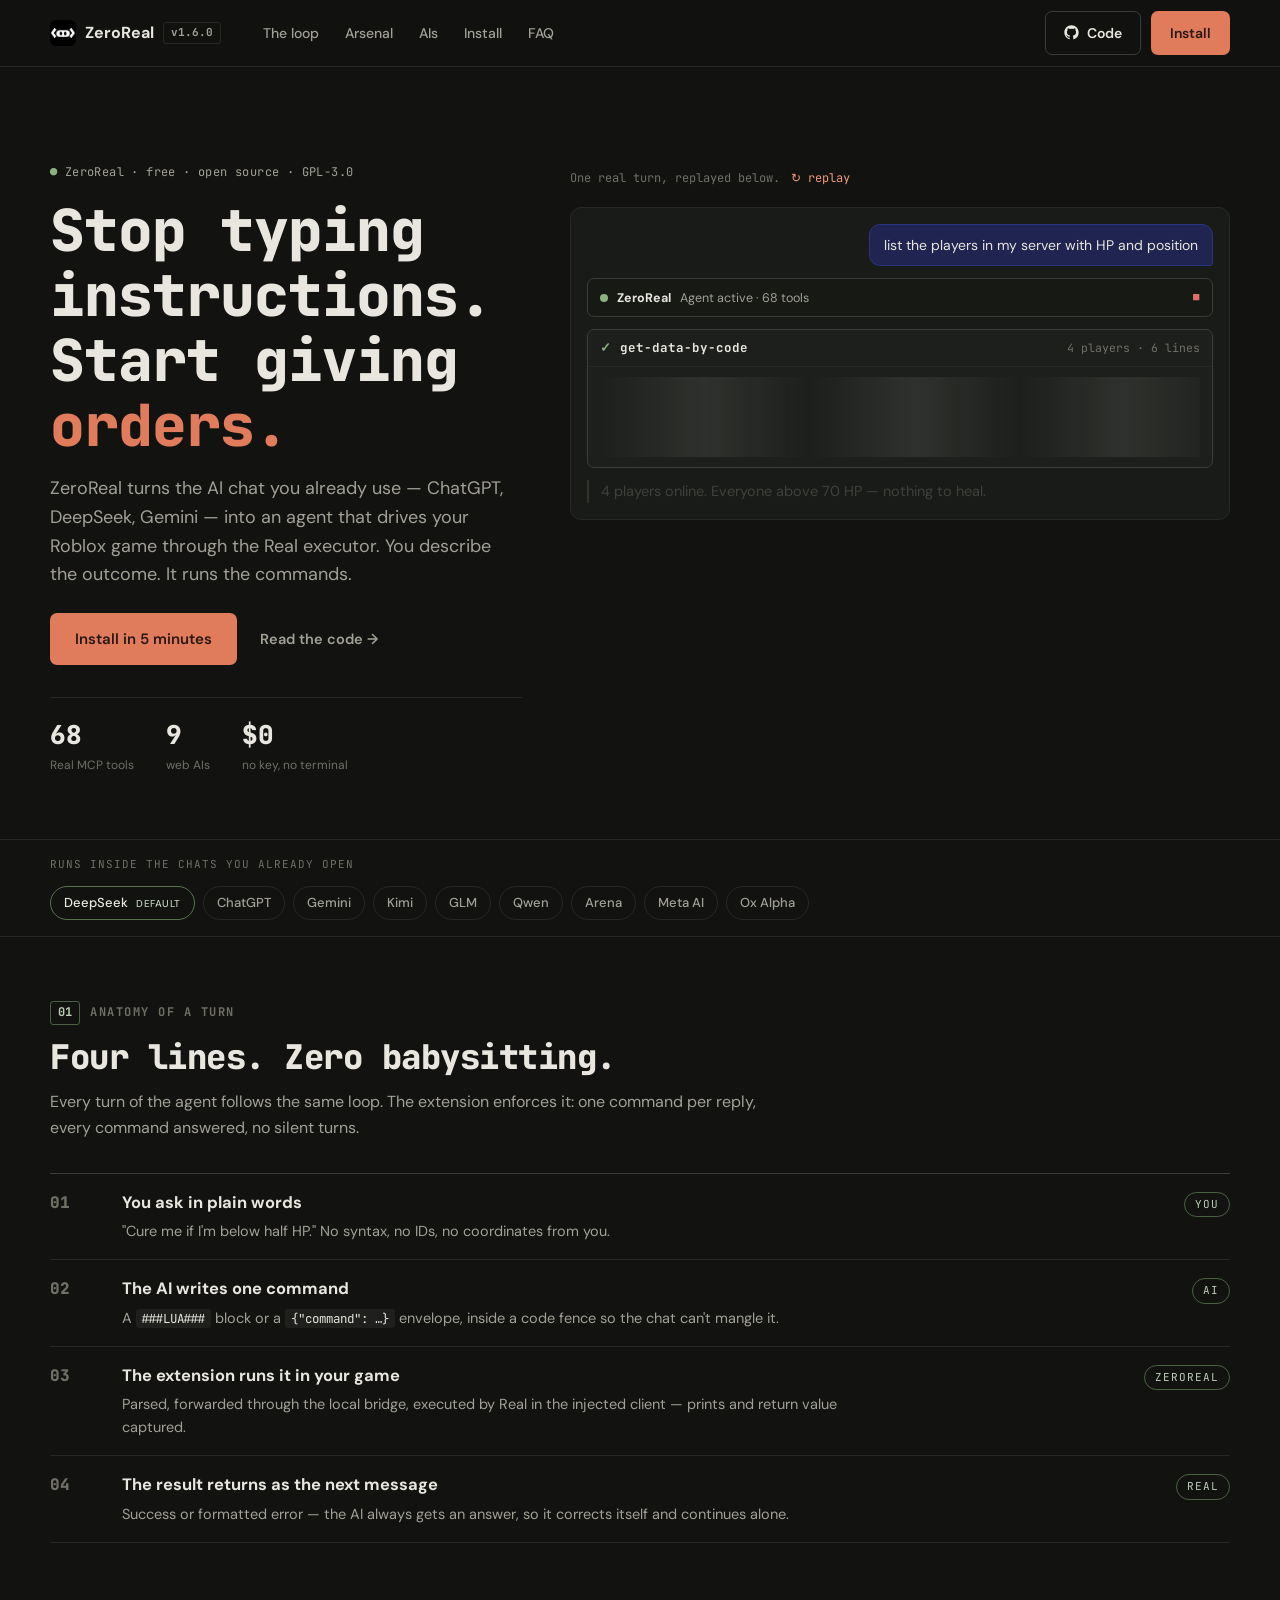
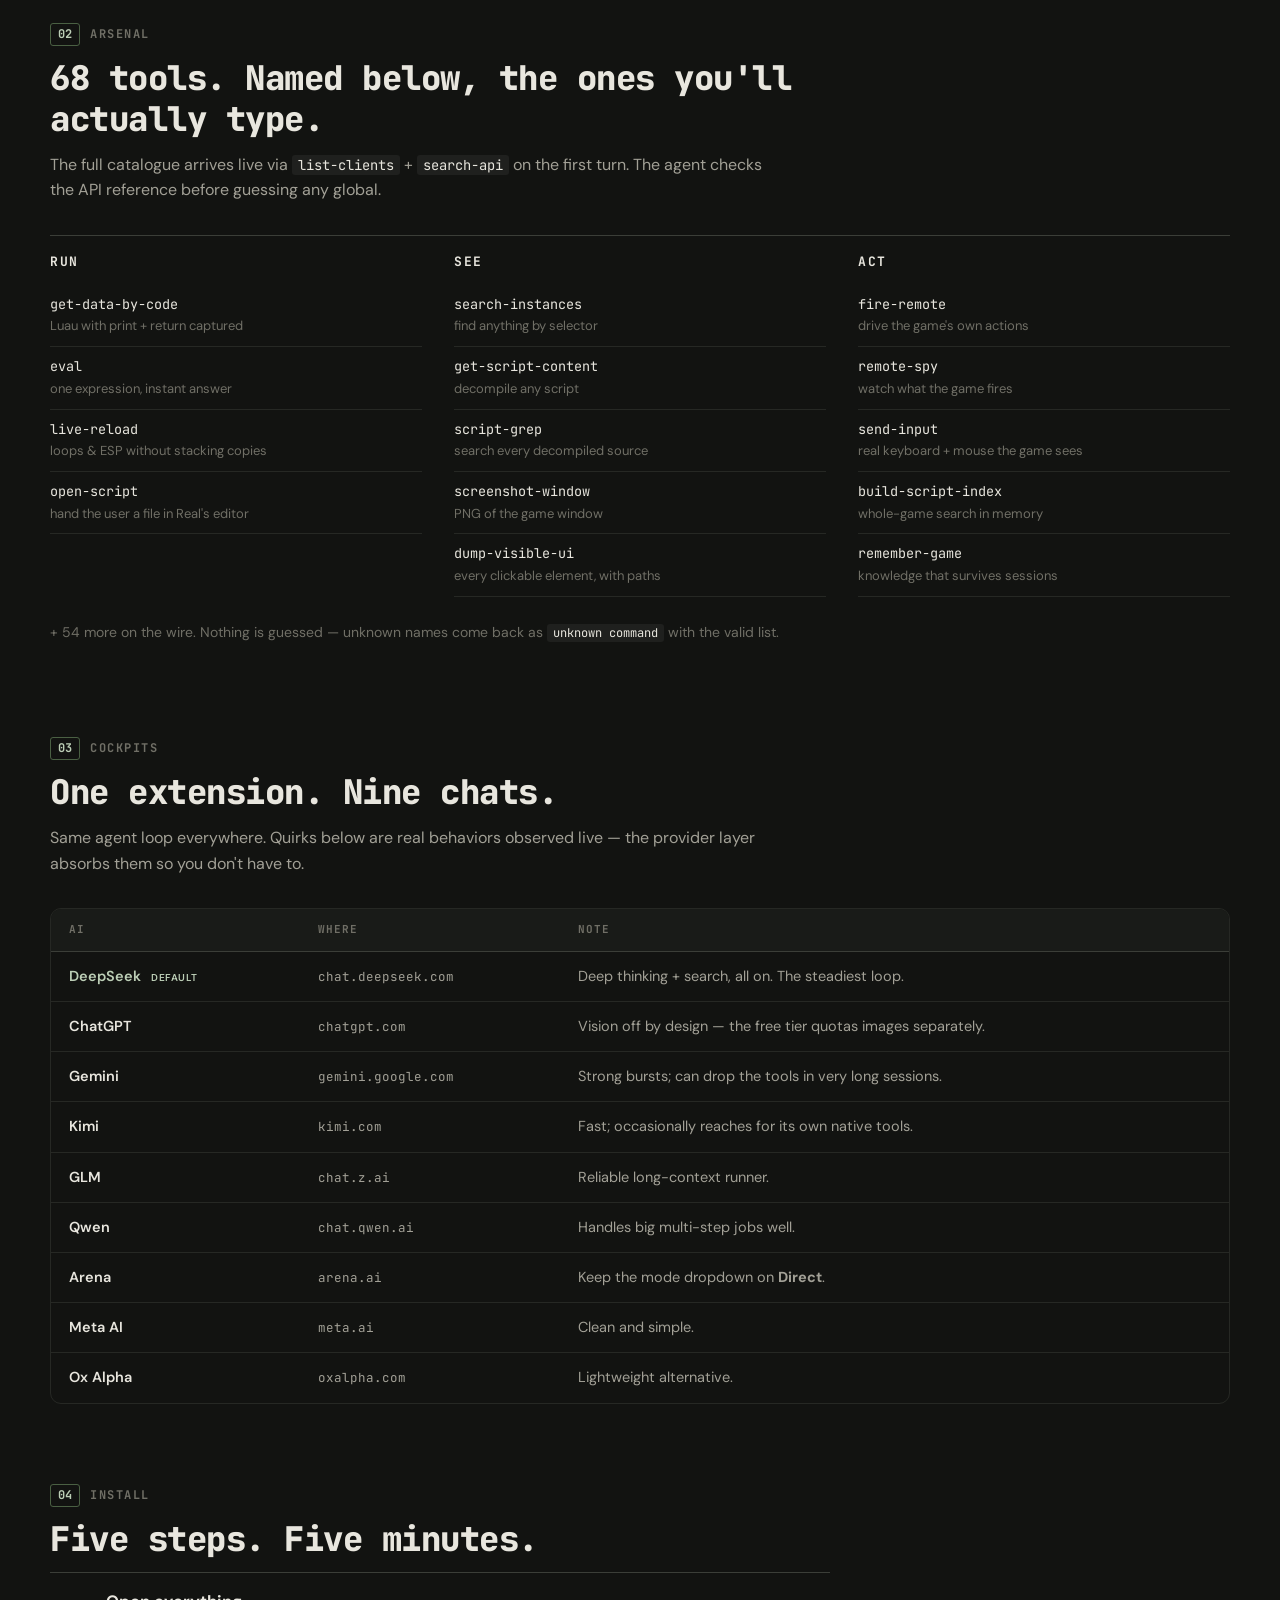
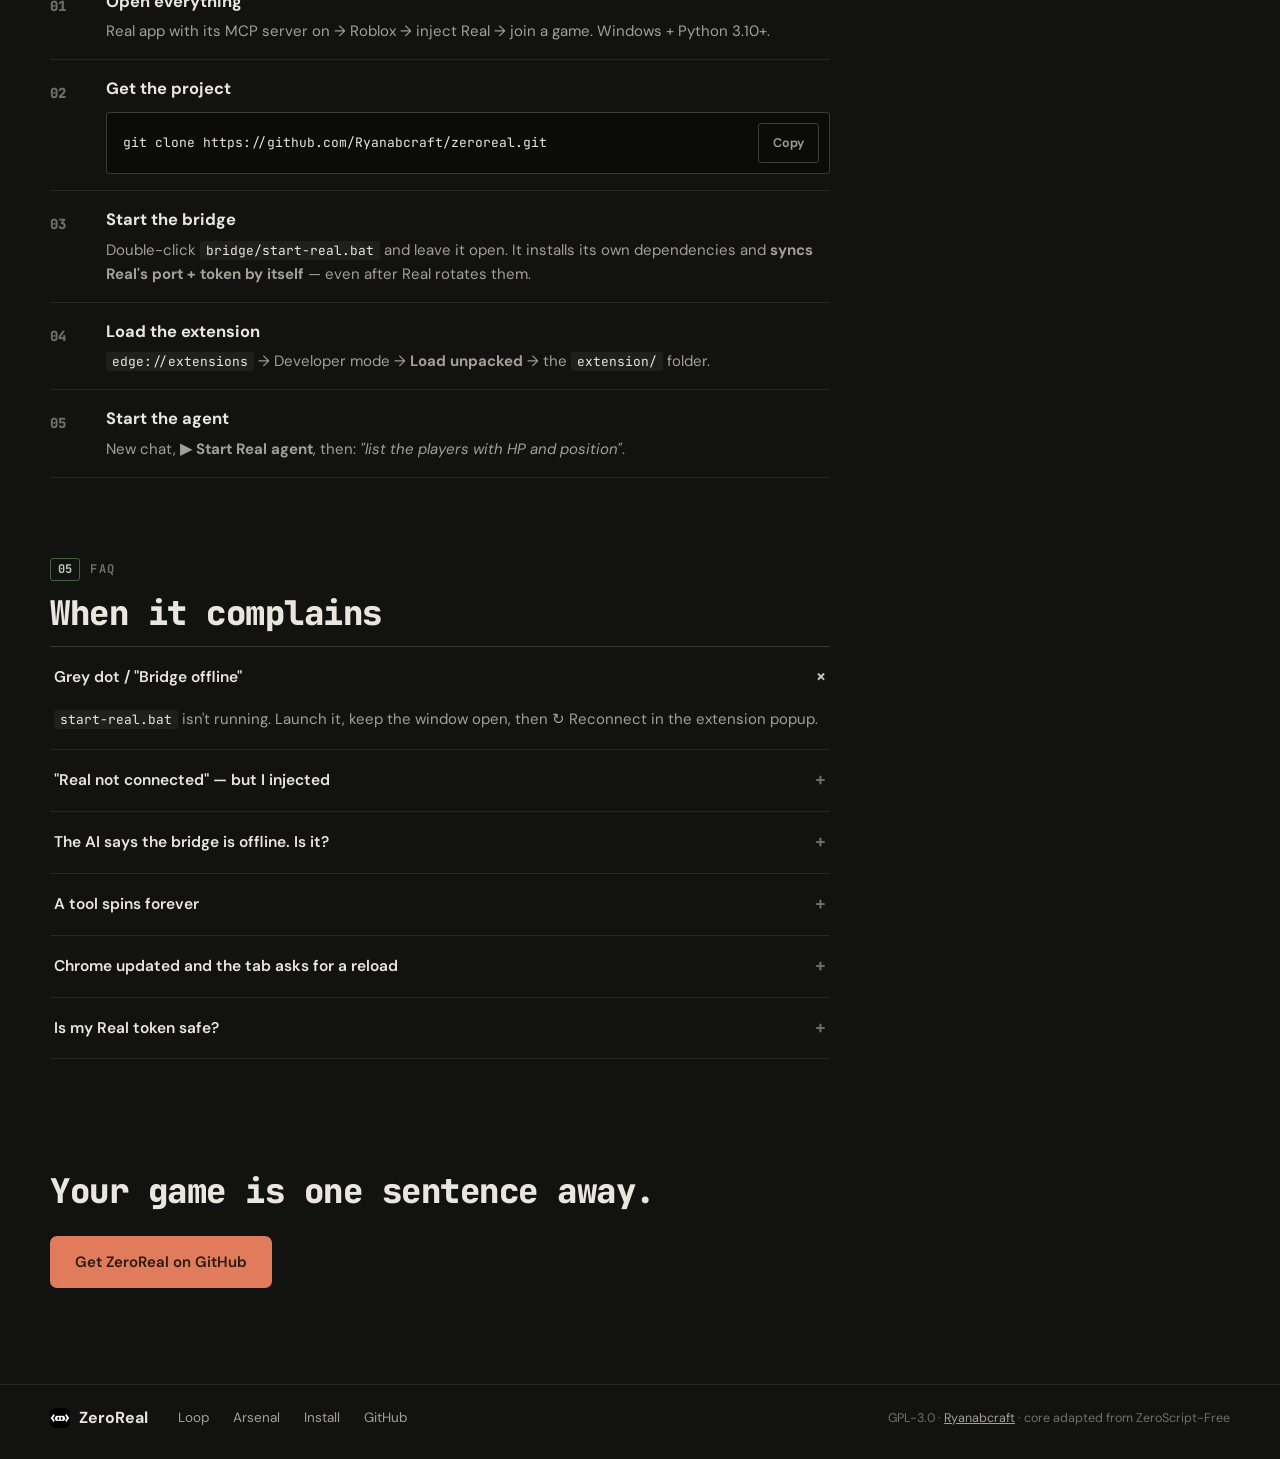
==== commit 3d8e9b77: "Site: Night Studio pela anti-ai-slop (DM Sans, brasa, indigo isolado no demo)" ====
--- a/docs/index.html
+++ b/docs/index.html
@@ -11,7 +11,7 @@
   <meta property="og:type" content="website" />
   <link rel="preconnect" href="https://fonts.googleapis.com" />
   <link rel="preconnect" href="https://fonts.gstatic.com" crossorigin />
-  <link href="https://fonts.googleapis.com/css2?family=Inter:wght@400;500;600;700&family=JetBrains+Mono:wght@500;700;800&display=swap" rel="stylesheet" />
+  <link href="https://fonts.googleapis.com/css2?family=DM+Sans:opsz,wght@9..40,400;9..40,500;9..40,600;9..40,700&family=JetBrains+Mono:wght@500;700;800&display=swap" rel="stylesheet" />
   <link rel="stylesheet" href="./styles.css" />
 </head>
 <body>
@@ -49,7 +49,7 @@
     <section class="hero wrap" id="top">
       <div class="hero-copy">
         <p class="eyebrow">ZeroReal · free · open source · GPL-3.0</p>
-        <h1>Stop typing<br />instructions.<br /><span>Start giving orders.</span></h1>
+        <h1>Stop typing<br />instructions.<br />Start giving <span>orders.</span></h1>
         <p class="lede">ZeroReal turns the AI chat you already use — ChatGPT, DeepSeek, Gemini — into an agent that drives your Roblox game through the Real executor. You describe the outcome. It runs the commands.</p>
         <div class="hero-ctas">
           <a class="btn btn-primary btn-lg" href="#install">Install in 5 minutes</a>
--- a/docs/styles.css
+++ b/docs/styles.css
@@ -1,23 +1,28 @@
-/* ZeroReal site — "mission log" direction.
-   Tokens first. Mono display (the agent writes in mono) + Inter body.
+/* ZeroReal site — Night Studio editorial.
+   Tokens first. Mono display (the agent writes in mono) + DM Sans body.
+   Ember reserved for action + the one live moment. Indigo lives only
+   inside the Loop demo, because there it is the product, not the theme.
    One easing, three durations. Calm by default. */
 :root {
-  --bg: hsl(240 12% 6%);
-  --bg-elev: hsl(240 11% 8.5%);
-  --bg-subtle: hsl(240 10% 11%);
-  --fg: hsl(240 14% 91%);
-  --fg-muted: hsl(240 8% 64%);
-  --fg-dim: hsl(240 7% 46%);
-  --accent: hsl(234 89% 70%);
-  --accent-deep: hsl(234 70% 55%);
-  --live: hsl(160 55% 46%);
-  --warn: hsl(40 90% 60%);
-  --stop: hsl(0 72% 62%);
-  --border: hsl(240 9% 15%);
-  --border-strong: hsl(240 9% 24%);
+  --bg: hsl(90 6% 7%);
+  --bg-elev: hsl(100 7% 10%);
+  --bg-subtle: hsl(90 6% 13%);
+  --fg: hsl(48 18% 89%);
+  --fg-muted: hsl(50 6% 61%);
+  --fg-dim: hsl(50 5% 42%);
+  --accent: hsl(14 68% 62%);
+  --accent-deep: hsl(14 60% 52%);
+  --accent-ink: hsl(14 40% 12%);
+  --accent-bright: hsl(14 82% 72%);
+  --sage: hsl(105 20% 76%);
+  --live: hsl(105 24% 60%);
+  --warn: hsl(38 85% 62%);
+  --stop: hsl(4 65% 64%);
+  --border: hsl(90 5% 15%);
+  --border-strong: hsl(90 5% 23%);
 
   --font-display: "JetBrains Mono", ui-monospace, "Cascadia Code", Consolas, monospace;
-  --font-body: "Inter", ui-sans-serif, -apple-system, "Segoe UI", Roboto, Arial, sans-serif;
+  --font-body: "DM Sans", ui-sans-serif, -apple-system, "Segoe UI", Roboto, Arial, sans-serif;
   --font-mono: "JetBrains Mono", ui-monospace, "Cascadia Code", Consolas, monospace;
 
   --text-xs: 12px;
@@ -57,10 +62,10 @@
   -webkit-font-smoothing: antialiased;
   overflow-x: hidden;
 }
-::selection { background: hsl(234 70% 40%); color: #fff; }
+::selection { background: hsl(14 55% 32%); color: #fff; }
 ::-webkit-scrollbar { width: 11px; }
 ::-webkit-scrollbar-track { background: var(--bg); }
-::-webkit-scrollbar-thumb { background: hsl(240 8% 20%); border-radius: 8px; border: 3px solid var(--bg); }
+::-webkit-scrollbar-thumb { background: hsl(90 5% 24%); border-radius: 8px; border: 3px solid var(--bg); }
 img { max-width: 100%; }
 a { color: inherit; }
 
@@ -80,7 +85,7 @@
 /* ── nav ── */
 .nav {
   position: sticky; top: 0; z-index: 50;
-  background: hsl(240 12% 6% / 0.86);
+  background: hsl(90 6% 7% / 0.88);
   backdrop-filter: blur(12px);
   border-bottom: 1px solid var(--border);
 }
@@ -90,7 +95,7 @@
 .ver { font-family: var(--font-mono); font-size: 11px; color: var(--fg-muted); border: 1px solid var(--border); padding: 1px 7px; border-radius: var(--radius-sharp); }
 .links { display: flex; gap: 2px; margin-left: 10px; }
 .links a { text-decoration: none; color: var(--fg-muted); font-size: 14px; font-weight: 500; padding: 8px 12px; border-radius: var(--radius-sm); transition: color var(--dur-fast) var(--ease), background var(--dur-fast) var(--ease); }
-.links a:hover { color: var(--fg); background: hsl(0 0% 100% / 0.05); }
+.links a:hover { color: var(--fg); background: hsl(48 12% 90% / 0.06); }
 .nav-cta { margin-left: auto; display: flex; gap: 10px; align-items: center; }
 .burger { display: none; margin-left: auto; background: none; border: 1px solid var(--border); border-radius: var(--radius-sm); width: 42px; height: 42px; cursor: pointer; flex-direction: column; align-items: center; justify-content: center; gap: 5px; }
 .burger span { display: block; width: 18px; height: 2px; background: var(--fg); transition: transform 0.2s var(--ease), opacity 0.2s; }
@@ -100,10 +105,10 @@
 
 /* ── buttons: primary / ghost / link ── */
 .btn { display: inline-flex; align-items: center; gap: 8px; text-decoration: none; font-weight: 600; font-size: 14px; padding: 10px 18px; border-radius: var(--radius-sm); border: 1px solid transparent; cursor: pointer; transition: background var(--dur-fast) var(--ease), border-color var(--dur-fast) var(--ease); white-space: nowrap; font-family: var(--font-body); }
-.btn-primary { background: var(--accent-deep); color: #fff; }
-.btn-primary:hover { background: var(--accent); }
+.btn-primary { background: var(--accent); color: var(--accent-ink); }
+.btn-primary:hover { background: hsl(14 72% 68%); }
 .btn-ghost { background: transparent; color: var(--fg); border-color: var(--border-strong); }
-.btn-ghost:hover { border-color: var(--fg-dim); background: hsl(0 0% 100% / 0.04); }
+.btn-ghost:hover { border-color: var(--fg-dim); background: hsl(48 12% 90% / 0.04); }
 .btn-link { color: var(--fg-muted); text-decoration: none; font-weight: 600; font-size: 14.5px; padding: 10px 4px; }
 .btn-link:hover { color: var(--fg); }
 .btn-lg { padding: 13px 24px; font-size: 15px; }
@@ -131,7 +136,7 @@
 /* ── THE LOOP (signature): a turn that plays itself ── */
 .hero-demo { min-width: 0; }
 .demo-caption { font-family: var(--font-mono); font-size: var(--text-xs); color: var(--fg-dim); margin: 0 0 var(--space-3); }
-.replay { font: inherit; color: var(--accent); background: none; border: none; cursor: pointer; padding: 2px 4px; }
+.replay { font: inherit; color: var(--accent-bright); background: none; border: none; cursor: pointer; padding: 2px 4px; min-height: 32px; }
 .replay:hover { text-decoration: underline; }
 .turn { border: 1px solid var(--border); border-radius: var(--radius-md); background: var(--bg-elev); padding: var(--space-4); display: flex; flex-direction: column; gap: var(--space-3); }
 .t-row { opacity: 0.18; transition: opacity var(--dur-slow) var(--ease); }
@@ -142,21 +147,21 @@
   border-radius: var(--radius-md); border-bottom-right-radius: var(--radius-sharp);
   padding: 9px 14px; font-size: 14px;
 }
-.zr-bar { display: flex; align-items: center; gap: 9px; font-size: 12.5px; padding: 8px 12px; background: hsl(240 14% 9%); border: 1px solid var(--border-strong); border-radius: var(--radius-sm); }
+.zr-bar { display: flex; align-items: center; gap: 9px; font-size: 12.5px; padding: 8px 12px; background: hsl(90 8% 9%); border: 1px solid var(--border-strong); border-radius: var(--radius-sm); }
 .zr-bar .dot { width: 8px; height: 8px; border-radius: 50%; background: var(--live); flex: none; }
 .zr-bar .st { flex: 1; color: var(--fg-muted); white-space: nowrap; overflow: hidden; text-overflow: ellipsis; }
 .zr-bar .stop { color: var(--stop); font-weight: 700; font-size: 13px; }
-.zr-chip { border: 1px solid var(--border-strong); border-radius: var(--radius-sm); overflow: hidden; background: hsl(0 0% 100% / 0.015); }
+.zr-chip { border: 1px solid var(--border-strong); border-radius: var(--radius-sm); overflow: hidden; background: hsl(48 12% 90% / 0.015); }
 .chip-head { display: flex; align-items: baseline; gap: 9px; padding: 8px 12px; font-family: var(--font-mono); font-size: 12.5px; border-bottom: 1px solid var(--border); }
 .chip-head .tick { color: var(--live); font-weight: 700; }
 .chip-head b { font-weight: 700; }
 .chip-head .meta { color: var(--fg-dim); font-size: 11.5px; margin-left: auto; white-space: nowrap; }
-.chip-body { margin: 0; padding: 10px 12px; font-family: var(--font-mono); font-size: 12.5px; line-height: 1.6; color: hsl(240 10% 80%); white-space: pre-wrap; }
+.chip-body { margin: 0; padding: 10px 12px; font-family: var(--font-mono); font-size: 12.5px; line-height: 1.6; color: hsl(48 10% 80%); white-space: pre-wrap; }
 /* running state: the product's own shimmer language */
 .zr-chip.run .chip-body { color: transparent; position: relative; min-height: 66px; }
 .zr-chip.run .chip-body::after {
   content: ""; position: absolute; inset: 10px 12px;
-  background: linear-gradient(90deg, transparent 0%, hsl(0 0% 100% / 0.09) 50%, transparent 100%);
+  background: linear-gradient(90deg, transparent 0%, hsl(48 12% 90% / 0.09) 50%, transparent 100%);
   background-size: 210px 100%; background-repeat: repeat;
   animation: sweep 1.4s linear infinite;
 }
@@ -168,16 +173,16 @@
 .strip-label { font-family: var(--font-mono); font-size: 11px; letter-spacing: 1px; text-transform: uppercase; color: var(--fg-dim); margin: 0 0 var(--space-3); }
 .ai-strip { list-style: none; display: flex; flex-wrap: wrap; gap: var(--space-2); margin: 0; padding: 0; }
 .ai-strip li { font-size: 13px; font-weight: 500; color: var(--fg-muted); border: 1px solid var(--border); padding: 6px 13px; border-radius: var(--radius-pill); }
-.ai-strip li.rec { color: var(--fg); border-color: hsl(234 60% 40%); }
-.ai-strip li em { font-style: normal; font-size: 10px; color: var(--live); margin-left: 5px; text-transform: uppercase; letter-spacing: 0.5px; }
+.ai-strip li.rec { color: var(--fg); border-color: hsl(105 18% 38%); }
+.ai-strip li em { font-style: normal; font-size: 10px; color: var(--sage); margin-left: 5px; text-transform: uppercase; letter-spacing: 0.5px; }
 
 /* ── sections ── */
 .section { padding: var(--space-16) 0 var(--space-4); }
 .kicker { display: flex; align-items: center; gap: 10px; font-family: var(--font-mono); font-size: 12px; font-weight: 700; letter-spacing: 1.5px; text-transform: uppercase; color: var(--fg-dim); margin: 0 0 var(--space-3); }
-.kicker span { color: var(--bg); background: var(--fg-muted); border-radius: var(--radius-sharp); padding: 1px 7px; letter-spacing: 0; }
+.kicker span { color: var(--sage); border: 1px solid hsl(105 18% 32%); border-radius: var(--radius-sharp); padding: 1px 7px; letter-spacing: 0; }
 h2 { font-family: var(--font-display); font-size: clamp(24px, 3vw, 34px); font-weight: 800; letter-spacing: -0.5px; line-height: 1.2; margin: 0 0 var(--space-3); max-width: 22em; }
 .sub { color: var(--fg-muted); font-size: var(--text-md); max-width: 46em; margin: 0 0 var(--space-8); }
-.sub code { font-family: var(--font-mono); font-size: 0.86em; background: hsl(0 0% 100% / 0.06); padding: 1px 6px; border-radius: var(--radius-sharp); color: var(--fg); }
+.sub code { font-family: var(--font-mono); font-size: 0.86em; background: hsl(48 12% 90% / 0.06); padding: 1px 6px; border-radius: var(--radius-sharp); color: var(--fg); }
 
 /* ledger (anatomy) — open rows, not cards */
 .ledger { list-style: none; margin: 0; padding: 0; border-top: 1px solid var(--border-strong); }
@@ -185,8 +190,8 @@
 .ledger .ln { font-family: var(--font-display); font-weight: 800; color: var(--fg-dim); }
 .ledger h3 { margin: 0 0 4px; font-size: 16.5px; }
 .ledger p { margin: 0; color: var(--fg-muted); font-size: 14.5px; max-width: 52em; }
-.ledger p code { font-family: var(--font-mono); font-size: 0.86em; background: hsl(0 0% 100% / 0.06); padding: 1px 6px; border-radius: var(--radius-sharp); color: var(--fg); }
-.ledger .who { font-family: var(--font-mono); font-size: 11px; text-transform: uppercase; letter-spacing: 1px; color: var(--accent); border: 1px solid hsl(234 60% 40%); padding: 3px 10px; border-radius: var(--radius-pill); white-space: nowrap; }
+.ledger p code { font-family: var(--font-mono); font-size: 0.86em; background: hsl(48 12% 90% / 0.06); padding: 1px 6px; border-radius: var(--radius-sharp); color: var(--fg); }
+.ledger .who { font-family: var(--font-mono); font-size: 11px; text-transform: uppercase; letter-spacing: 1px; color: var(--sage); border: 1px solid hsl(105 18% 32%); padding: 3px 10px; border-radius: var(--radius-pill); white-space: nowrap; }
 
 /* arsenal index — dense, scannable */
 .index { display: grid; grid-template-columns: repeat(3, 1fr); gap: var(--space-8); border-top: 1px solid var(--border-strong); padding-top: var(--space-4); }
@@ -196,7 +201,7 @@
 .index li code { font-family: var(--font-mono); font-size: 13.5px; color: var(--fg); }
 .index li span { font-size: 13px; color: var(--fg-dim); }
 .morenote { margin-top: var(--space-6); color: var(--fg-dim); font-size: 14px; }
-.morenote code { font-family: var(--font-mono); font-size: 0.86em; background: hsl(0 0% 100% / 0.06); padding: 1px 6px; border-radius: var(--radius-sharp); color: var(--fg); }
+.morenote code { font-family: var(--font-mono); font-size: 0.86em; background: hsl(48 12% 90% / 0.06); padding: 1px 6px; border-radius: var(--radius-sharp); color: var(--fg); }
 
 /* cockpits table */
 .tablewrap { border: 1px solid var(--border); border-radius: var(--radius-md); overflow-x: auto; }
@@ -205,10 +210,10 @@
 td { padding: 13px 18px; border-bottom: 1px solid var(--border); vertical-align: top; }
 tr:last-child td { border-bottom: none; }
 tbody tr { transition: background var(--dur-fast) var(--ease); }
-tbody tr:hover { background: hsl(0 0% 100% / 0.025); }
+tbody tr:hover { background: hsl(48 12% 90% / 0.025); }
 td:first-child { font-weight: 600; white-space: nowrap; }
-td:first-child em { font-style: normal; font-size: 10px; color: var(--live); text-transform: uppercase; letter-spacing: 0.5px; margin-left: 6px; }
-tr.pick td:first-child { color: var(--accent); }
+td:first-child em { font-style: normal; font-size: 10px; color: var(--sage); text-transform: uppercase; letter-spacing: 0.5px; margin-left: 6px; }
+tr.pick td:first-child { color: var(--sage); }
 td code { font-family: var(--font-mono); font-size: 12.5px; color: var(--fg-muted); }
 td:last-child { color: var(--fg-muted); }
 
@@ -219,7 +224,7 @@
 .install li::before { content: counter(inst, decimal-leading-zero); position: absolute; left: 0; top: 22px; font-family: var(--font-display); font-weight: 800; font-size: 14px; color: var(--fg-dim); }
 .install h3 { margin: 0 0 4px; font-size: 16.5px; }
 .install p { margin: 0; color: var(--fg-muted); font-size: 15px; }
-.install p code, .faq code { font-family: var(--font-mono); font-size: 0.86em; background: hsl(0 0% 100% / 0.06); padding: 1px 6px; border-radius: var(--radius-sharp); color: var(--fg); }
+.install p code, .faq code { font-family: var(--font-mono); font-size: 0.86em; background: hsl(48 12% 90% / 0.06); padding: 1px 6px; border-radius: var(--radius-sharp); color: var(--fg); }
 .code { display: flex; align-items: center; gap: 10px; background: hsl(0 0% 0% / 0.4); border: 1px solid var(--border-strong); border-radius: var(--radius-sharp); padding: 10px 10px 10px 16px; margin-top: 10px; }
 .code code { flex: 1; font-family: var(--font-mono); font-size: 13px; color: var(--fg); white-space: nowrap; overflow-x: auto; }
 .code button { flex: none; font: inherit; background: transparent; color: var(--fg-muted); border: 1px solid var(--border-strong); border-radius: var(--radius-sharp); padding: 7px 14px; font-size: 12.5px; font-weight: 600; cursor: pointer; min-height: 40px; }
@@ -232,7 +237,7 @@
 .faq summary { cursor: pointer; padding: 16px 4px; font-weight: 600; font-size: 15.5px; list-style: none; display: flex; align-items: center; justify-content: space-between; gap: 12px; min-height: 48px; }
 .faq summary::-webkit-details-marker { display: none; }
 .faq summary::after { content: "+"; font-family: var(--font-display); font-size: 18px; color: var(--fg-dim); flex: none; transition: transform var(--dur-fast) var(--ease), color var(--dur-fast) var(--ease); }
-.faq details[open] summary::after { transform: rotate(45deg); color: var(--accent); }
+.faq details[open] summary::after { transform: rotate(45deg); color: var(--sage); }
 .faq details p { margin: 0; padding: 0 4px 18px; color: var(--fg-muted); font-size: 15px; max-width: 60em; }
 
 /* close — one action */
@@ -262,7 +267,7 @@
 
 /* ── nav collapses ── */
 @media (max-width: 860px) {
-  .links { display: none; position: absolute; top: 66px; left: 0; right: 0; flex-direction: column; gap: 2px; background: hsl(240 12% 6% / 0.98); border-bottom: 1px solid var(--border); padding: 10px 20px 16px; }
+  .links { display: none; position: absolute; top: 66px; left: 0; right: 0; flex-direction: column; gap: 2px; background: hsl(90 6% 7% / 0.98); border-bottom: 1px solid var(--border); padding: 10px 20px 16px; }
   .links.open { display: flex; }
   .links a { padding: 12px; font-size: 15px; }
   .burger { display: flex; }
